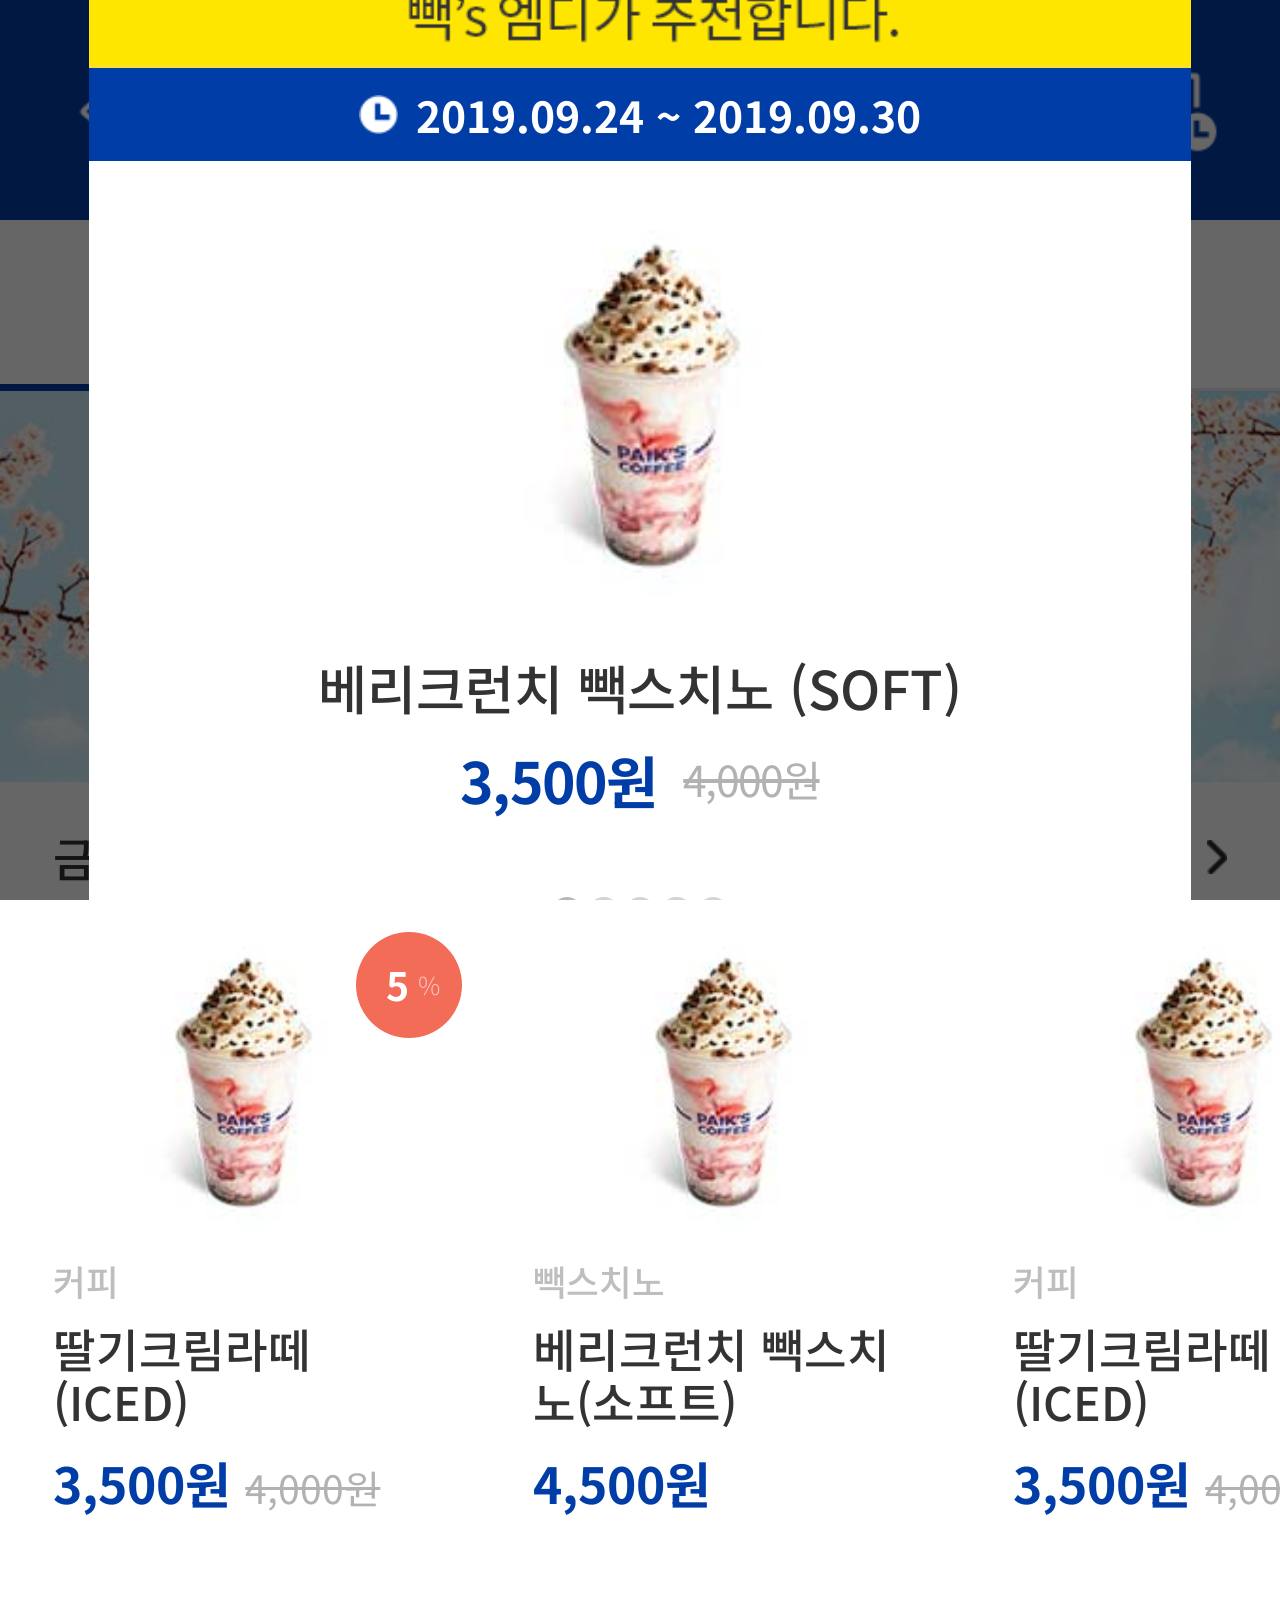
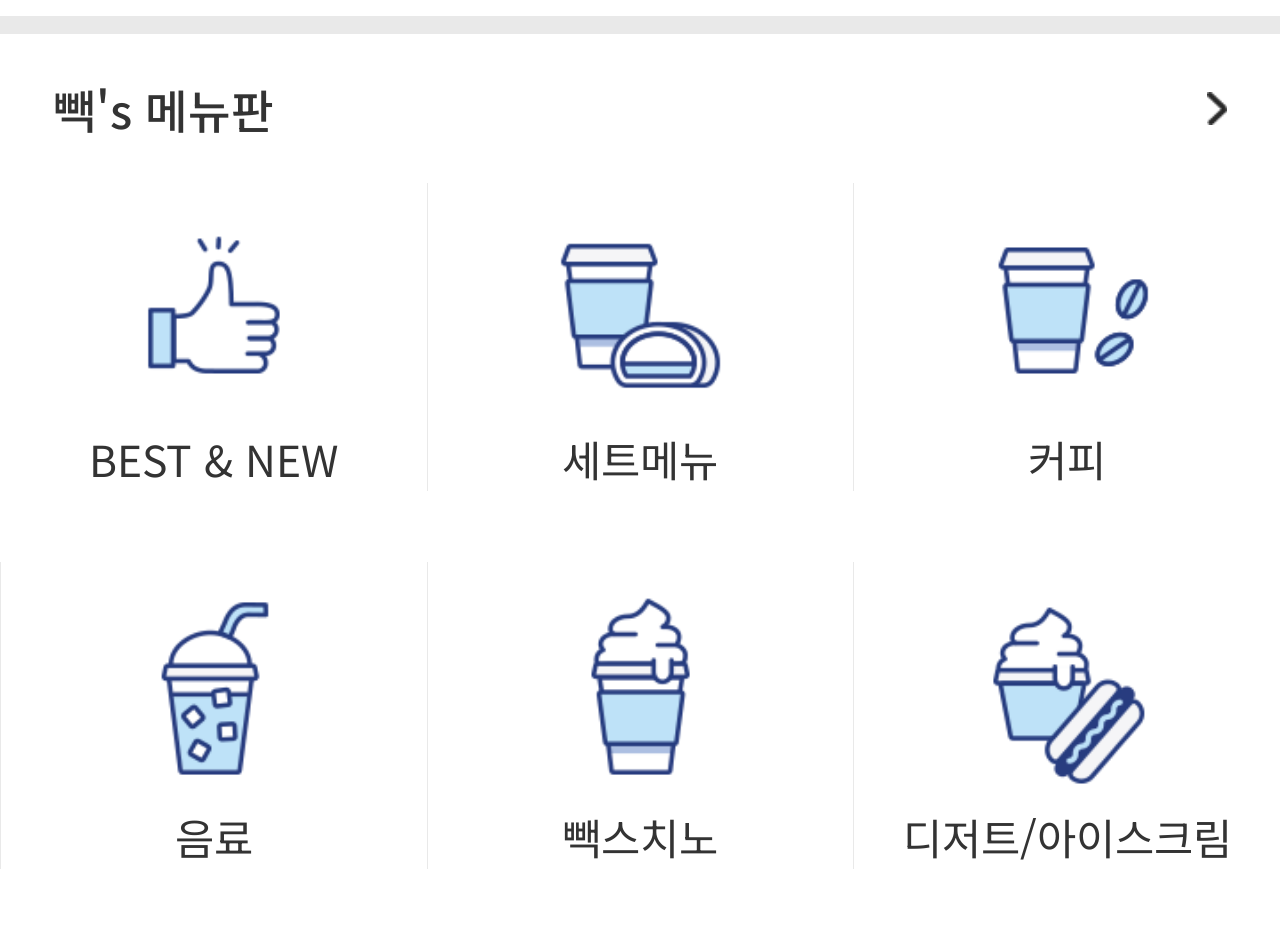
==== index.html @ 37bc5842 "아이폰에서 탭이 클릭되지 않는 현상 수정" ====
<!doctype html>
<html lang="ko">
<head>
    <!-- Required meta tags -->
    <meta charset="utf-8">
    <meta name="viewport" content="width=device-width, initial-scale=1, shrink-to-fit=no">

    <!-- Bootstrap CSS -->
    <link rel="stylesheet" href="/css/common/bootstrap.min.css">

    <!-- 공통 css -->
    <title>빽다방</title>
    <link href="/css/common/common.css" rel="stylesheet">
    <link href="/css/style.css" rel="stylesheet">
    <!-- //공통 css -->

    <!-- 공통 js -->
    <!-- jQuery first, then Popper.js, then Bootstrap JS -->
    <script src="/js/common/jquery-3.3.1.min.js"></script>
    <script src="/js/common/popper.min.js"></script>
    <script src="/js/common/bootstrap.min.js"></script>
    <!-- //공통 js -->

    <!-- 페이지별 css -->
    <!-- 주의: 이 부분은 공통으로 모든 페이지에 추가되는 부분이 아닙니다. -->
    <link href="/css/common/swiper.min.css" rel="stylesheet">
    <!-- //페이지별 css -->

    <!-- 페이지별 js -->
    <!-- 주의: 이 부분은 공통으로 모든 페이지에 추가되는 부분이 아닙니다. -->
    <script defer src="/js/common/swiper.min.js"></script>
    <script defer src="/js/main.js"></script>
    <!-- //페이지별 js -->

    <!-- 개발 js -->
    <!-- 주의: 개발에 필요한 js는 이 영역에 작성해 주세요 -->
    <script>
        (function($) {

            $(window).on('load', function() {

                $('#exchange-tab').tab('show');

            })

            // 타임딜 모달 관련 스크립트
            var timedealSwiper;
            
            $(window).on('load', function() {

                // 타임딜 모달 보이기
                $('.timedeal-modal').modal('show');

                timedealSwiper = new Swiper ('.timedeal-modal .swiper-container', {
                    loop: true,
                    pagination: {
                        el: '.swiper-pagination',
                    },
                });

            });

            // 타임딜(모듈형)에서 선물하기 클릭 시
            $(document).on('click', '.timedeal-modal .btn-gift', function() {
                var $selectedSlide = $(timedealSwiper.slides[timedealSwiper.activeIndex]);
                $(this).attr('href', $selectedSlide.find('a').attr('href'))
            });

        })(jQuery);
    </script>
    <!-- // 개발 js -->

</head>
<body>

    <!-- 공통 헤더 -->
    <header id="header">
        <button class="btn btn-back" type="button"><img src="/images/ico_arrow_left.png" alt="뒤로 가기"></button>
        <h1>기프트샵</h1>
        <a href="history_list.html" class="btn btn-history"><img src="/images/ico_history.png" alt="구매 내역"></a>
    </header>
    <!-- //공통 헤더 -->

    <!-- 메인페이지: main 클래스 필요 -->
    <main id="main" class="main">

        <!-- 교환권, 금액권 탭 -->
        <ul class="nav tabs nav-tabs" role="tablist">
            <li class="nav-item">
                <a class="nav-link" id="exchange-tab" data-toggle="tab" href="#exchange" role="tab" aria-controls="exchange" aria-selected="true">교환권</a>
            </li>
            <li class="nav-item">
                <a class="nav-link" id="voucher-tab" data-toggle="tab" href="#voucher" role="tab" aria-controls="voucher" aria-selected="false">금액권</a>
            </li>
        </ul>
        <!-- //교환권, 금액권 탭 -->

        <div class="tab-content">

            <!-- 교환권 탭 내용 -->
            <div class="tab-pane" id="exchange" role="tabpanel" aria-labelledby="exchange-tab">
                
                <!-- 교환권 상단 배너 -->
                <div class="top-banner swiper-container">
                    <div class="swiper-wrapper">
                        <div class="swiper-slide">
                            <a href="#">
                                <img src="/images/img_banner_dummy.jpg">
                            </a>
                        </div>
                        <div class="swiper-slide">
                            <a href="#">
                                <img src="/images/img_banner_dummy.jpg">
                            </a>
                        </div>
                        <div class="swiper-slide">
                            <a href="#">
                                <img src="/images/img_banner_dummy.jpg">
                            </a>
                        </div>
                    </div>
                    <div class="swiper-pagination"></div>
                </div>
                <!-- //교환권 상단 배너 -->

                <!-- 금주의 추천 메뉴 -->
                <section class="section recommend">
                    <header class="section-titlebar">
                        <a href="recommend_list.html">
                            <h4 class="section-title">금주의 추천 메뉴</h4>
                            <img class="section-more" src="/images/ico_arrow_right.png" alt="더 보기">
                        </a>
                    </header>
                    <div class="product-list">
                        <ul>
                            <li>
                                <a class="product-item" href="product_details.html">
                                    <div class="product-image">
                                        <img src="/images/img_product_dummy.jpg">
                                    </div>
                                    <div class="product-body">
                                        <h6 class="product-category">커피</h6>
                                        <h4 class="product-title">딸기크림라떼 (ICED)</h4>
                                        <p class="product-price">3,500원 <s>4,000원</s></p>
                                    </div>
                                    <!-- 플래그 -->
                                    <div class="flag pink">
                                        <b>5</b><small>%</small>
                                    </div>
                                </a>
                            </li>
                            <li>
                                <a class="product-item" href="product_details.html">
                                    <div class="product-image">
                                        <img src="/images/img_product_dummy.jpg">
                                    </div>
                                    <div class="product-body">
                                        <h6 class="product-category">빽스치노</h6>
                                        <h4 class="product-title">베리크런치 빽스치노(소프트)</h4>
                                        <p class="product-price">4,500원</p>
                                    </div>
                                </a>
                            </li>
                            <li>
                                <a class="product-item" href="product_details.html">
                                    <div class="product-image">
                                        <img src="/images/img_product_dummy.jpg">
                                    </div>
                                    <div class="product-body">
                                        <h6 class="product-category">커피</h6>
                                        <h4 class="product-title">딸기크림라떼 (ICED)</h4>
                                        <p class="product-price">3,500원 <s>4,000원</s></p>
                                    </div>
                                </a>
                            </li>
                            <li>
                                <a class="product-item" href="product_details.html">
                                    <div class="product-image">
                                        <img src="/images/img_product_dummy.jpg">
                                    </div>
                                    <div class="product-body">
                                        <h6 class="product-category">빽스치노</h6>
                                        <h4 class="product-title">베리크런치 빽스치노(소프트)</h4>
                                        <p class="product-price">4,500원</p>
                                    </div>
                                </a>
                            </li>
                            <li>
                                <a class="product-item" href="product_details.html">
                                    <div class="product-image">
                                        <img src="/images/img_product_dummy.jpg">
                                    </div>
                                    <div class="product-body">
                                        <h6 class="product-category">커피</h6>
                                        <h4 class="product-title">딸기크림라떼 (ICED)</h4>
                                        <p class="product-price">3,500원 <s>4,000원</s></p>
                                    </div>
                                </a>
                            </li>
                        </ul>
                    </div>
                </section>
                <!-- // 금주의 추천 메뉴 -->

                <!-- 빽's 메뉴판 -->
                <section class="section category">
                    <header class="section-titlebar">
                        <a href="paiksmenu_list.html">
                            <h4 class="section-title">빽's 메뉴판</h4>
                            <img class="section-more" src="/images/ico_arrow_right.png" alt="더 보기">
                        </a>
                    </header>
                    <div class="category-list">
                        <ul>
                            <li>
                                <a href="#">
                                    <p><img class="ico-crown" src="/images/ico_category_new.png"></p>
                                    <span>BEST &amp; NEW</span>
                                </a>
                            </li>
                            <li>
                                <a href="#">
                                    <p><img class="ico-setmenu" src="/images/ico_category_set.png"></p>
                                    <span>세트메뉴</span>
                                </a>
                            </li>
                            <li>
                                <a href="#">
                                    <p><img class="ico-coffee" src="/images/ico_category_coffee.png"></p>
                                    <span>커피</span>
                                </a>
                            </li>
                            <li>
                                <a href="#">
                                    <p><img class="ico-drink" src="/images/ico_category_drink.png"></p>
                                    <span>음료</span>
                                </a>
                            </li>
                            <li>
                                <a href="#">
                                    <p><img class="ico-paikccino" src="/images/ico_category_paiksccino.png"></p>
                                    <span>빽스치노</span>
                                </a>
                            </li>
                            <li>
                                <a href="#">
                                    <p><img class="ico-dessert" src="/images/ico_category_dessert.png"></p>
                                    <span>디저트/아이스크림</span>
                                </a>
                            </li>
                        </ul>
                    </div>
                </section>
                <!-- // 빽's 메뉴판 -->

                <!-- 교환권 하단 배너 -->
                <!-- <div class="bottom-banner swiper-container">
                    <div class="swiper-wrapper">
                        <div class="swiper-slide">
                            <a href="#">
                                <img src="/images/img_banner_dummy3.jpg">
                            </a>
                        </div>
                        <div class="swiper-slide">
                            <a href="#">
                                <img src="/images/img_banner_dummy3.jpg">
                            </a>
                        </div>
                        <div class="swiper-slide">
                            <a href="#">
                                <img src="/images/img_banner_dummy3.jpg">
                            </a>
                        </div>
                    </div>
                    <div class="swiper-pagination"></div>
                </div> -->
                <!-- //교환권 상단 배너 -->

            </div>
            <!-- //교환권 탭 내용 -->

            <!-- 금액권 탭 내용 -->
            <div class="tab-pane" id="voucher" role="tabpanel" aria-labelledby="voucher-tab">

                <!-- 금액권 상단 배너 -->
                <div class="top-banner swiper-container">
                    <div class="swiper-wrapper">
                        <div class="swiper-slide">
                            <a href="#">
                                <img src="/images/img_banner_dummy2.jpg">
                            </a>
                        </div>
                        <div class="swiper-slide">
                            <a href="#">
                                <img src="/images/img_banner_dummy2.jpg">
                            </a>
                        </div>
                        <div class="swiper-slide">
                            <a href="#">
                                <img src="/images/img_banner_dummy2.jpg">
                            </a>
                        </div>
                    </div>
                    <div class="swiper-pagination"></div>
                </div>
                <!-- //금액권 상단 배너 -->

                <!-- 기프트샵 베스트5 -->
                <section class="section top5">
                    <header class="section-titlebar">
                        <a href="voucher_list.html">
                            <h4 class="section-title">기프트샵 베스트5</h4>
                            <img class="section-more" src="/images/ico_arrow_right.png" alt="더 보기">
                        </a>
                    </header>
                    <div class="product-list">
                        <ul>
                            <li>
                                <a class="product-item" href="product_details.html">
                                    <div class="product-image">
                                        <img src="/images/img_product_dummy.jpg">
                                    </div>
                                    <div class="product-body">
                                        <h6 class="product-category">커피</h6>
                                        <h4 class="product-title">딸기크림라떼 (ICED)</h4>
                                        <p class="product-price">3,500원 <s>4,000원</s></p>
                                    </div>
                                </a>
                            </li>
                            <li>
                                <a class="product-item" href="product_details.html">
                                    <div class="product-image">
                                        <img src="/images/img_product_dummy.jpg">
                                    </div>
                                    <div class="product-body">
                                        <h6 class="product-category">빽스치노</h6>
                                        <h4 class="product-title">베리크런치 빽스치노(소프트)</h4>
                                        <p class="product-price">4,500원</p>
                                    </div>
                                </a>
                            </li>
                            <li>
                                <a class="product-item" href="product_details.html">
                                    <div class="product-image">
                                        <img src="/images/img_product_dummy.jpg">
                                    </div>
                                    <div class="product-body">
                                        <h6 class="product-category">커피</h6>
                                        <h4 class="product-title">딸기크림라떼 (ICED)</h4>
                                        <p class="product-price">3,500원 <s>4,000원</s></p>
                                    </div>
                                </a>
                            </li>
                            <li>
                                <a class="product-item" href="product_details.html">
                                    <div class="product-image">
                                        <img src="/images/img_product_dummy.jpg">
                                    </div>
                                    <div class="product-body">
                                        <h6 class="product-category">빽스치노</h6>
                                        <h4 class="product-title">베리크런치 빽스치노(소프트)</h4>
                                        <p class="product-price">4,500원</p>
                                    </div>
                                </a>
                            </li>
                            <li>
                                <a class="product-item" href="product_details.html">
                                    <div class="product-image">
                                        <img src="/images/img_product_dummy.jpg">
                                    </div>
                                    <div class="product-body">
                                        <h6 class="product-category">커피</h6>
                                        <h4 class="product-title">딸기크림라떼 (ICED)</h4>
                                        <p class="product-price">3,500원 <s>4,000원</s></p>
                                    </div>
                                </a>
                            </li>
                        </ul>
                    </div>
                </section>
                <!-- //기프트샵 베스트5 -->

                <!-- 축하 -->
                <section class="section celebration">
                    <header class="section-titlebar">
                        <a href="voucher_list.html">
                            <h4 class="section-title">축하</h4>
                            <img class="section-more" src="/images/ico_arrow_right.png" alt="더 보기">
                        </a>
                    </header>
                    <div class="product-list">
                        <ul>
                            <li>
                                <a class="product-item" href="product_details.html">
                                    <div class="product-image">
                                        <img src="/images/img_product_dummy.jpg">
                                    </div>
                                    <div class="product-body">
                                        <h6 class="product-category">커피</h6>
                                        <h4 class="product-title">딸기크림라떼 (ICED)</h4>
                                        <p class="product-price">3,500원 <s>4,000원</s></p>
                                    </div>
                                </a>
                            </li>
                            <li>
                                <a class="product-item" href="product_details.html">
                                    <div class="product-image">
                                        <img src="/images/img_product_dummy.jpg">
                                    </div>
                                    <div class="product-body">
                                        <h6 class="product-category">빽스치노</h6>
                                        <h4 class="product-title">베리크런치 빽스치노(소프트)</h4>
                                        <p class="product-price">4,500원</p>
                                    </div>
                                </a>
                            </li>
                            <li>
                                <a class="product-item" href="product_details.html">
                                    <div class="product-image">
                                        <img src="/images/img_product_dummy.jpg">
                                    </div>
                                    <div class="product-body">
                                        <h6 class="product-category">커피</h6>
                                        <h4 class="product-title">딸기크림라떼 (ICED)</h4>
                                        <p class="product-price">3,500원 <s>4,000원</s></p>
                                    </div>
                                </a>
                            </li>
                            <li>
                                <a class="product-item" href="product_details.html">
                                    <div class="product-image">
                                        <img src="/images/img_product_dummy.jpg">
                                    </div>
                                    <div class="product-body">
                                        <h6 class="product-category">빽스치노</h6>
                                        <h4 class="product-title">베리크런치 빽스치노(소프트)</h4>
                                        <p class="product-price">4,500원</p>
                                    </div>
                                </a>
                            </li>
                            <li>
                                <a class="product-item" href="product_details.html">
                                    <div class="product-image">
                                        <img src="/images/img_product_dummy.jpg">
                                    </div>
                                    <div class="product-body">
                                        <h6 class="product-category">커피</h6>
                                        <h4 class="product-title">딸기크림라떼 (ICED)</h4>
                                        <p class="product-price">3,500원 <s>4,000원</s></p>
                                    </div>
                                </a>
                            </li>
                        </ul>
                    </div>
                </section>
                <!-- //축하 -->

                <!-- 사랑 -->
                <section class="section love">
                    <header class="section-titlebar">
                        <a href="voucher_list.html">
                            <h4 class="section-title">사랑</h4>
                            <img class="section-more" src="/images/ico_arrow_right.png" alt="더 보기">
                        </a>
                    </header>
                    <div class="product-list">
                        <ul>
                            <li>
                                <a class="product-item" href="product_details.html">
                                    <div class="product-image">
                                        <img src="/images/img_product_dummy.jpg">
                                    </div>
                                    <div class="product-body">
                                        <h6 class="product-category">커피</h6>
                                        <h4 class="product-title">딸기크림라떼 (ICED)</h4>
                                        <p class="product-price">3,500원 <s>4,000원</s></p>
                                    </div>
                                </a>
                            </li>
                            <li>
                                <a class="product-item" href="product_details.html">
                                    <div class="product-image">
                                        <img src="/images/img_product_dummy.jpg">
                                    </div>
                                    <div class="product-body">
                                        <h6 class="product-category">빽스치노</h6>
                                        <h4 class="product-title">베리크런치 빽스치노(소프트)</h4>
                                        <p class="product-price">4,500원</p>
                                    </div>
                                </a>
                            </li>
                            <li>
                                <a class="product-item" href="product_details.html">
                                    <div class="product-image">
                                        <img src="/images/img_product_dummy.jpg">
                                    </div>
                                    <div class="product-body">
                                        <h6 class="product-category">커피</h6>
                                        <h4 class="product-title">딸기크림라떼 (ICED)</h4>
                                        <p class="product-price">3,500원 <s>4,000원</s></p>
                                    </div>
                                </a>
                            </li>
                            <li>
                                <a class="product-item" href="product_details.html">
                                    <div class="product-image">
                                        <img src="/images/img_product_dummy.jpg">
                                    </div>
                                    <div class="product-body">
                                        <h6 class="product-category">빽스치노</h6>
                                        <h4 class="product-title">베리크런치 빽스치노(소프트)</h4>
                                        <p class="product-price">4,500원</p>
                                    </div>
                                </a>
                            </li>
                            <li>
                                <a class="product-item" href="product_details.html">
                                    <div class="product-image">
                                        <img src="/images/img_product_dummy.jpg">
                                    </div>
                                    <div class="product-body">
                                        <h6 class="product-category">커피</h6>
                                        <h4 class="product-title">딸기크림라떼 (ICED)</h4>
                                        <p class="product-price">3,500원 <s>4,000원</s></p>
                                    </div>
                                </a>
                            </li>
                        </ul>
                    </div>
                </section>
                <!-- //사랑 -->

                <!-- 기념 -->
                <section class="section love">
                    <header class="section-titlebar">
                        <a href="voucher_list.html">
                            <h4 class="section-title">기념</h4>
                            <img class="section-more" src="/images/ico_arrow_right.png" alt="더 보기">
                        </a>
                    </header>
                    <div class="product-list">
                        <ul>
                            <li>
                                <a class="product-item" href="product_details.html">
                                    <div class="product-image">
                                        <img src="/images/img_product_dummy.jpg">
                                    </div>
                                    <div class="product-body">
                                        <h6 class="product-category">커피</h6>
                                        <h4 class="product-title">딸기크림라떼 (ICED)</h4>
                                        <p class="product-price">3,500원 <s>4,000원</s></p>
                                    </div>
                                </a>
                            </li>
                            <li>
                                <a class="product-item" href="product_details.html">
                                    <div class="product-image">
                                        <img src="/images/img_product_dummy.jpg">
                                    </div>
                                    <div class="product-body">
                                        <h6 class="product-category">빽스치노</h6>
                                        <h4 class="product-title">베리크런치 빽스치노(소프트)</h4>
                                        <p class="product-price">4,500원</p>
                                    </div>
                                </a>
                            </li>
                            <li>
                                <a class="product-item" href="product_details.html">
                                    <div class="product-image">
                                        <img src="/images/img_product_dummy.jpg">
                                    </div>
                                    <div class="product-body">
                                        <h6 class="product-category">커피</h6>
                                        <h4 class="product-title">딸기크림라떼 (ICED)</h4>
                                        <p class="product-price">3,500원 <s>4,000원</s></p>
                                    </div>
                                </a>
                            </li>
                            <li>
                                <a class="product-item" href="product_details.html">
                                    <div class="product-image">
                                        <img src="/images/img_product_dummy.jpg">
                                    </div>
                                    <div class="product-body">
                                        <h6 class="product-category">빽스치노</h6>
                                        <h4 class="product-title">베리크런치 빽스치노(소프트)</h4>
                                        <p class="product-price">4,500원</p>
                                    </div>
                                </a>
                            </li>
                            <li>
                                <a class="product-item" href="product_details.html">
                                    <div class="product-image">
                                        <img src="/images/img_product_dummy.jpg">
                                    </div>
                                    <div class="product-body">
                                        <h6 class="product-category">커피</h6>
                                        <h4 class="product-title">딸기크림라떼 (ICED)</h4>
                                        <p class="product-price">3,500원 <s>4,000원</s></p>
                                    </div>
                                </a>
                            </li>
                        </ul>
                    </div>
                </section>
                <!-- //기념 -->

            </div>
            <!-- //금액권 탭 내용 -->

        </div>

    </main>

    <!-- 타임딜 모달: 모듈 타입 -->
    <div class="modal alert-modal timedeal-modal module-type" tabindex="-1" role="dialog" data-backdrop="false">
        <div class="modal-dialog" role="document">
            <div class="modal-content">
                <a class="btn-close" href="#" data-dismiss="modal"><img src="/images/ico_close_small.png"> 닫기</a>
                <div class="modal-header">
                    <h4 class="modal-title">
                        <img src="/images/t_timedeal.png" alt="반짝 타임딜! 지금 이 상품 얼릉">
                    </h4>
                </div>
                <div class="modal-body">
                    <div class="timedeal-expire">
                        <img src="/images/ico_watch.png">
                        <b>2019.09.24 ~ 2019.09.30</b>
                    </div>
                    <div class="swiper-container">
                        <div class="swiper-wrapper">
                            <div class="swiper-slide">
                                <a href="/product_details.html#0">
                                    <div class="product-image">
                                        <img src="/images/img_product_dummy.jpg">
                                    </div>
                                    <h4 class="product-title">베리크런치 빽스치노 (SOFT)</h4>
                                    <p class="product-price">3,500원 <s>4,000원</s></p>
                                </a>
                            </div>
                            <div class="swiper-slide">
                                <a href="/product_details.html#1">
                                    <div class="product-image">
                                        <img src="/images/img_product_dummy.jpg">
                                    </div>
                                    <h4 class="product-title">베리크런치 빽스치노 (SOFT)</h4>
                                    <p class="product-price">3,500원 <s>4,000원</s></p>
                                </a>
                            </div>
                            <div class="swiper-slide">
                                <a href="/product_details.html#2">
                                    <div class="product-image">
                                        <img src="/images/img_product_dummy.jpg">
                                    </div>
                                    <h4 class="product-title">베리크런치 빽스치노 (SOFT)</h4>
                                    <p class="product-price">3,500원 <s>4,000원</s></p>
                                </a>
                            </div>
                            <div class="swiper-slide">
                                <a href="/product_details.html#3">
                                    <div class="product-image">
                                        <img src="/images/img_product_dummy.jpg">
                                    </div>
                                    <h4 class="product-title">베리크런치 빽스치노 (SOFT)</h4>
                                    <p class="product-price">3,500원 <s>4,000원</s></p>
                                </a>
                            </div>
                            <div class="swiper-slide">
                                <a href="/product_details.html#4">
                                    <div class="product-image">
                                        <img src="/images/img_product_dummy.jpg">
                                    </div>
                                    <h4 class="product-title">베리크런치 빽스치노 (SOFT)</h4>
                                    <p class="product-price">3,500원 <s>4,000원</s></p>
                                </a>
                            </div>
                        </div>
                        <div class="swiper-pagination"></div>
                    </div>
                </div>
                <div class="modal-footer">
                    <a href="#" class="btn btn-ok btn-gift">선물하기</a>
                </div>
                <a class="btn-not-today" href="#">오늘 하루 보지 않기</a>
            </div>
        </div>
    </div>
    <!-- //타임딜 모달 -->

    <!-- 로딩 레이어 -->
    <!-- <div class="loading">
        <img src="/images/loading.gif" alt="로딩 중">
    </div> -->
    <!-- //로딩 레이어 -->

    <!-- 개발 시, 이 부분은 삭제해 주세요. 로딩 레이어를 없애는 기능입니다. -->
    <!--
        로딩 레이어가 필요할 경우,
        - body에 loading 클래스 필요
        - 로딩 div 필요
        로딩 레이어를 없을 때,
        - body에 loading 클래스 제거
        - 로딩 div 제거
    -->
    <script>
        (function($) {
            $(document).on('click', 'div.loading', function() {
                $(this).remove();
                $('body').removeClass('loading');
            })
        })(jQuery);
    </script>

</body>
</html>
---- css/common/common.css ----
@import url("https://fonts.googleapis.com/css?family=Noto+Sans+KR:300,400,500,700,900&display=swap&subset=korean");
html, body {
  position: relative;
  margin: 0;
  padding: 0;
}

body {
  font-family: "Noto Sans KR", sans-serif;
  font-size: 3.6111111111vw;
  background: transparent;
}

body.loading {
  overflow: hidden;
}

#header {
  z-index: 1010;
  position: fixed;
  top: 0;
  left: 0;
  width: 100%;
  display: flex;
  align-items: center;
  background: #003da6;
  color: #fff;
  height: 17.2222222222vw;
  padding-left: 3.4722222222vw;
  padding-right: 3.4722222222vw;
}
#header h1 {
  margin-bottom: 0;
  font-size: 4.4444444444vw;
  flex: 1;
  text-align: center;
}
#header .btn, #header .empty {
  display: flex;
  justify-content: center;
  align-items: center;
  width: 8.8888888889vw;
  height: 8.8888888889vw;
  border: 0;
  padding: 0;
  outline: 0;
  box-shadow: none;
}
#header .btn-back img {
  width: 100%;
}
#header .btn-close img {
  width: 100%;
}
#header .btn-history img,
#header .btn-category img {
  width: 100%;
}
#header + #main {
  margin-top: 17.2222222222vw;
}

#main .tabs {
  z-index: 1005;
  position: fixed;
  top: 17.2222222222vw;
  width: 100%;
  height: 13.3333333333vw;
}
#main .tabs li {
  flex: 1;
}
#main .tabs li a {
  display: flex;
  justify-content: center;
  align-items: center;
  height: 100%;
  padding: 0;
  border: 0;
  text-align: center;
  font-size: 3.8888888889vw;
  color: #666;
  background: #fff;
  border-bottom: 0.2777777778vw solid #e9e9e9;
  border-radius: 0;
}
#main .tabs li a.active {
  border-bottom: 0.5555555556vw solid #003da6;
  color: #003da6;
  font-weight: bold;
}
#main .product-item {
  position: relative;
  display: block;
  overflow: hidden;
  text-decoration: none;
  border-radius: 4.8611111111vw;
  background: #fff;
}
#main .product-item .product-body {
  padding: 2.0833333333vw 4.1666666667vw 2.0833333333vw 4.1666666667vw;
  height: 29.8611111111vw;
}
#main .product-item .product-image {
  display: flex;
  justify-content: center;
  margin: 0 auto;
  width: 37.5vw;
  height: 23.6111111111vw;
}
#main .product-item .product-image img {
  height: 100%;
}
#main .product-item .product-category {
  margin: 0;
  font-size: 2.7777777778vw;
  color: #bebebe;
}
#main .product-item .product-title {
  margin: 1.3888888889vw 0 0;
  font-size: 3.6111111111vw;
  line-height: 4.1666666667vw;
  min-height: 8.3333333333vw;
  color: #333;
}
#main .product-item .product-price {
  margin: 1.3888888889vw 0 0;
  font-size: 3.8888888889vw;
  font-weight: bold;
  color: #003da6;
}
#main .product-item .product-price s {
  color: #b2b2b2;
  font-weight: normal;
  font-size: 3.0555555556vw;
}
#main .product-item .flag {
  position: absolute;
  top: 0;
  right: 1.3888888889vw;
}
#main .flag {
  display: flex;
  justify-content: center;
  align-items: center;
  width: 8.3333333333vw;
  height: 8.3333333333vw;
  border-radius: 50%;
  background: var(--light);
  line-height: 3.0555555556vw;
}
#main .flag b {
  font-size: 3.0555555556vw;
  color: #fff;
}
#main .flag small {
  margin-right: -0.6944444444vw;
  margin-left: 0.6944444444vw;
  font-size: 1.9444444444vw;
  color: rgba(255, 255, 255, 0.6);
  font-weight: 300;
}
#main .flag.pink {
  background: #f36c58;
}
#main .sorter {
  z-index: 1001;
  margin-bottom: 8.3333333333vw;
  margin-left: 4.1666666667vw;
  margin-right: 4.1666666667vw;
  height: 11.1111111111vw;
  border-radius: 5.5555555556vw;
  background-color: #fff;
  border: 0;
}
#main .sorter li {
  flex: 1;
  margin: 0;
}
#main .sorter li a {
  display: flex;
  justify-content: center;
  align-items: center;
  margin: 0;
  padding: 0;
  width: 100%;
  height: 100%;
  border: 0;
  color: #666;
  font-size: 3.3333333333vw;
}
#main .sorter li a.active {
  background: #003da6;
  color: #fff;
  border-radius: 5.5555555556vw;
}
#main .category-tabs {
  z-index: 10;
  position: fixed;
  top: 17.2222222222vw;
  left: 0;
  overflow: auto;
  width: 100%;
  height: 13.3333333333vw;
}
#main .category-tabs .tabs {
  position: relative;
  top: 0;
  left: 0;
  width: 200%;
  height: 100%;
}
#main .category-tabs .tabs li {
  width: 33.33333334%;
}

.no-data {
  position: fixed;
  margin-bottom: 0;
  width: 100%;
  display: flex;
  justify-content: center;
  align-items: center;
  font-size: 3.3333333333vw;
  line-height: 5vw;
  color: #666;
}

div.loading {
  z-index: 9999;
  position: fixed;
  top: 0;
  left: 0;
  width: 100%;
  height: 100%;
  background: rgba(0, 0, 0, 0.6);
  display: flex;
  justify-content: center;
  align-items: center;
}
div.loading img {
  width: 18.0555555556vw;
  height: 18.0555555556vw;
}

/*# sourceMappingURL=common.css.map */
---- css/style.css ----
@charset "UTF-8";
/* 메인 페이지 관련 */
#main.main {
  position: relative;
  height: calc(100% - 17.2222222222vw);
  padding-top: 13.3333333333vw;
}
#main.main .tab-content {
  position: relative;
  height: 100%;
}
#main.main .top-banner {
  height: 30.5555555556vw;
}
#main.main .top-banner .swiper-slide img {
  width: 100%;
}
#main.main .top-banner .swiper-pagination {
  display: flex;
  justify-content: center;
  bottom: 5.2777777778vw;
}
#main.main .top-banner .swiper-pagination-bullet {
  margin-left: 1.3888888889vw;
  margin-right: 1.3888888889vw;
  width: 2.2222222222vw;
  height: 2.2222222222vw;
  background: rgba(255, 255, 255, 0.6);
  opacity: 1;
}
#main.main .top-banner .swiper-pagination-bullet-active {
  background: #fff;
}
#main.main .bottom-banner {
  height: 15vw;
}
#main.main .bottom-banner .swiper-slide img {
  width: 100%;
}
#main.main .bottom-banner .swiper-pagination {
  display: flex;
  justify-content: center;
  bottom: 1.6666666667vw;
}
#main.main .bottom-banner .swiper-pagination-bullet {
  margin-left: 1.1111111111vw;
  margin-right: 1.1111111111vw;
  width: 1.1111111111vw;
  height: 1.1111111111vw;
  background: rgba(255, 255, 255, 0.6);
  opacity: 1;
}
#main.main .bottom-banner .swiper-pagination-bullet-active {
  background: #fff;
}
#main.main .section {
  background: #fff;
}
#main.main .section-title {
  flex: 1;
  margin: 0;
  font-size: 3.6111111111vw;
  color: #333;
}
#main.main .section-more {
  width: 1.5277777778vw;
}
#main.main .section-titlebar {
  height: 11.6666666667vw;
}
#main.main .section-titlebar a {
  display: flex;
  align-items: center;
  height: 100%;
  padding-left: 4.1666666667vw;
  padding-right: 4.1666666667vw;
  text-decoration: none;
}
#main.main .product-list {
  overflow: auto;
}
#main.main .product-list ul {
  margin: 0;
  padding: 0;
  list-style: none;
  width: 187.5vw;
}
#main.main .product-list li {
  margin: 0;
  padding: 0;
  float: left;
  width: 37.5vw;
}
#main.main #exchange {
  position: relative;
  height: 100%;
  background: #e9e9e9;
}
#main.main #exchange .section + .section {
  margin-top: 1.3888888889vw;
}
#main.main #exchange .category-list {
  overflow: auto;
  position: relative;
  height: calc(100% - 11.6666666667vw);
}
#main.main #exchange .category-list ul {
  position: relative;
  overflow: hidden;
  margin: 0;
  padding: 0;
  list-style: none;
}
#main.main #exchange .category-list ul li {
  float: left;
  width: 33.33%;
  height: 100%;
  padding: 0 0 5.5555555556vw 0;
}
#main.main #exchange .category-list ul li + li a {
  border-left: 1px solid #e9e9e9;
}
#main.main #exchange .category-list ul li a {
  padding-top: 2.7777777778vw;
  display: flex;
  width: 100%;
  height: 100%;
  flex-direction: column;
  align-items: center;
  justify-content: center;
  text-decoration: none;
}
#main.main #exchange .category-list ul li a p {
  overflow: hidden;
  display: flex;
  justify-content: center;
  align-items: center;
  width: 14.8611111111vw;
  height: 14.8611111111vw;
  margin-bottom: 1.3888888889vw;
}
#main.main #exchange .category-list ul li a p img {
  width: 100%;
}
#main.main #exchange .category-list ul li a span {
  font-size: 3.3333333333vw;
  color: #333;
}
#main.main #voucher .section .section-titlebar {
  border-bottom: 0.2777777778vw solid #e9e9e9;
}
#main.main #voucher .section.top5 .section-titlebar {
  border-bottom: 0;
}

#main.promotion,
#main.voucher {
  padding-top: 21.6666666667vw;
}
#main.promotion .no-data,
#main.voucher .no-data {
  height: calc(100% - 17.2222222222vw - 8.3333333333vw - 8.3333333333vw - 11.1111111111vw - 17.2222222222vw - 13.3333333333vw);
}

#main.recommend {
  padding-top: 8.3333333333vw;
}
#main.recommend .no-data {
  height: calc(100% - 17.2222222222vw - 8.3333333333vw - 8.3333333333vw - 11.1111111111vw - 17.2222222222vw);
}

#main.recommend,
#main.promotion,
#main.voucher {
  background: #e9e9e9;
}
#main.recommend:before, #main.recommend:after,
#main.promotion:before,
#main.promotion:after,
#main.voucher:before,
#main.voucher:after {
  content: " ";
  display: flex;
}
#main.recommend .sorter,
#main.promotion .sorter,
#main.voucher .sorter {
  margin-bottom: 6.9444444444vw;
}
#main.recommend .product-list ul,
#main.promotion .product-list ul,
#main.voucher .product-list ul {
  display: flex;
  flex-wrap: wrap;
  margin: 0;
  padding: 0 2.0833333333vw 2.0833333333vw;
  list-style: none;
}
#main.recommend .product-list li,
#main.promotion .product-list li,
#main.voucher .product-list li {
  padding: 2.0833333333vw;
  width: 50%;
}
#main.recommend .product-list li .product-item,
#main.promotion .product-list li .product-item,
#main.voucher .product-list li .product-item {
  box-shadow: 0 1.1111111111vw 1.6666666667vw rgba(0, 0, 0, 0.1);
}
#main.recommend .product-list li .product-image,
#main.promotion .product-list li .product-image,
#main.voucher .product-list li .product-image {
  margin-top: 3.3333333333vw;
  margin-left: 3.3333333333vw;
  margin-right: 3.3333333333vw;
}
#main.recommend .product-list li .flag,
#main.promotion .product-list li .flag,
#main.voucher .product-list li .flag {
  top: 1.3888888889vw;
  right: 1.3888888889vw;
}
#main.recommend #category-list,
#main.promotion #category-list,
#main.voucher #category-list {
  background: rgba(0, 0, 0, 0.6);
}
#main.recommend #category-list .modal-header .modal-title,
#main.promotion #category-list .modal-header .modal-title,
#main.voucher #category-list .modal-header .modal-title {
  font-size: 4.4444444444vw;
}
#main.recommend #category-list .modal-body ul,
#main.promotion #category-list .modal-body ul,
#main.voucher #category-list .modal-body ul {
  list-style: none;
  padding: 0 4.1666666667vw;
  margin: 0;
}
#main.recommend #category-list .modal-body ul li + li,
#main.promotion #category-list .modal-body ul li + li,
#main.voucher #category-list .modal-body ul li + li {
  border-top: 1px solid #e9e9e9;
}
#main.recommend #category-list .modal-body ul li a,
#main.promotion #category-list .modal-body ul li a,
#main.voucher #category-list .modal-body ul li a {
  display: flex;
  justify-content: center;
  align-items: center;
  height: 17.5vw;
  font-size: 4.4444444444vw;
  color: #333;
  text-decoration: none;
}
#main.recommend #category-list .modal-body ul li a.active,
#main.promotion #category-list .modal-body ul li a.active,
#main.voucher #category-list .modal-body ul li a.active {
  font-weight: bold;
  color: #003da6;
}

#main.product-details {
  padding-bottom: 17.6388888889vw;
}
#main.product-details .coupon {
  padding: 4.1666666667vw;
  background: #e9e9e9;
}
#main.product-details .coupon .coupon-wrapper {
  position: relative;
}
#main.product-details .coupon .coupon-wrapper .flag {
  z-index: 1;
  position: absolute;
  top: 5.5555555556vw;
  right: 5.5555555556vw;
  width: 9.7222222222vw;
  height: 9.7222222222vw;
}
#main.product-details .coupon .coupon-wrapper .flag b {
  font-size: 3.8888888889vw;
}
#main.product-details .coupon .coupon-wrapper .flag small {
  font-size: 2.7777777778vw;
}
#main.product-details .coupon .coupon-info {
  padding: 4.8611111111vw;
  z-index: 1;
  position: relative;
  min-height: 13.8888888889vw;
  border-radius: 4.1666666667vw;
  background: #fff;
  box-shadow: 0 1.1111111111vw 1.6666666667vw rgba(0, 0, 0, 0.1);
  display: flex;
  flex-direction: column;
  justify-content: center;
  align-items: center;
}
#main.product-details .coupon .coupon-info .coupon-image {
  display: flex;
  align-items: center;
  justify-content: center;
  width: 60.1388888889vw;
  height: 37.5vw;
}
#main.product-details .coupon .coupon-info .coupon-image img {
  height: 100%;
}
#main.product-details .coupon .coupon-info .coupon-title {
  margin: 2.7777777778vw 0 0;
  font-size: 4.1666666667vw;
  line-height: 6.9444444444vw;
  color: #333;
}
#main.product-details .coupon .coupon-info .coupon-price {
  position: relative;
  margin: 0;
  font-weight: 900;
  color: #003da6;
  font-size: 4.4444444444vw;
  line-height: 6.9444444444vw;
}
#main.product-details .coupon .coupon-info .coupon-price s {
  color: #b2b2b2;
  font-size: 3.3333333333vw;
  font-weight: normal;
}
#main.product-details .coupon .coupon-info .coupon-help {
  margin: 0;
  font-size: 2.7777777778vw;
  line-height: 5.5555555556vw;
  color: #b2b2b2;
}
#main.product-details .coupon .coupon-share {
  position: relative;
  height: 17.7777777778vw;
  border-radius: 5.5555555556vw;
  background: #fff;
  box-shadow: 0 1.1111111111vw 1.6666666667vw rgba(0, 0, 0, 0.1);
}
#main.product-details .coupon .coupon-share-wrapper {
  z-index: 1;
  position: absolute;
  bottom: 0;
  left: 0;
  width: 100%;
  height: 100%;
  border-radius: 5.5555555556vw;
  background: #fff;
  display: flex;
  align-items: center;
  justify-content: center;
  border-top: 0.2777777778vw dashed #b6e0fd;
}
#main.product-details .coupon .coupon-share-wrapper .btns {
  display: flex;
  margin: 0;
  padding: 0;
  list-style: none;
  height: 9.7222222222vw;
  width: 87.5vw;
}
#main.product-details .coupon .coupon-share-wrapper .btn {
  display: flex;
  align-items: center;
  justify-content: center;
  flex: 1;
  padding: 0;
  border: 0;
  box-shadow: none;
}
#main.product-details .coupon .coupon-share-wrapper .btn + .btn {
  border-left: 0.2777777778vw solid #f2f2f2;
}
#main.product-details .coupon .coupon-share-wrapper .btn-kakaotalk img {
  margin-top: 0.4166666667vw;
  height: 6.9444444444vw;
}
#main.product-details .coupon .coupon-share-wrapper .btn-facebook img {
  height: 6.1111111111vw;
}
#main.product-details .coupon .coupon-share-wrapper .btn-twitter img {
  height: 5.5555555556vw;
}
#main.product-details .company {
  display: flex;
  flex-direction: column;
  justify-content: center;
  height: 27.7777777778vw;
  padding-left: 8.3333333333vw;
  padding-right: 8.3333333333vw;
  font-size: 3.3333333333vw;
  line-height: 4.8611111111vw;
  color: #666;
  margin-top: -0.2777777778vw;
}
#main.product-details .company h5 {
  font-size: 3.3333333333vw;
}
#main.product-details .company p {
  margin: 0;
}
#main.product-details .company a {
  border-bottom: 0.2777777778vw solid #a7a7a7;
  text-decoration: none;
  color: #a7a7a7;
}
#main.product-details .company .bar {
  margin-left: 2.0833333333vw;
  margin-right: 2.0833333333vw;
  width: 1px;
  height: 2.3611111111vw;
  background: #b8b8b8;
}
#main.product-details .company .cs {
  display: flex;
  align-items: center;
}
#main.product-details .company .terms {
  display: flex;
  align-items: center;
}
#main.product-details .action {
  z-index: 1;
  position: fixed;
  bottom: 0;
  left: 0;
  width: 100%;
  height: 17.6388888889vw;
  border-top: 0.2777777778vw solid #e9e9e9;
  background: #fff;
  display: flex;
  align-items: center;
  padding-left: 20px;
  padding-right: 20px;
}
#main.product-details .action .btn {
  flex: 1;
  height: 11.1111111111vw;
  margin-right: 1.3888888889vw;
  margin-left: 1.3888888889vw;
  border-radius: 5.5555555556vw;
  border: 0;
  padding: 0;
  display: flex;
  justify-content: center;
  align-items: center;
  font-size: 3.8888888889vw;
}
#main.product-details .action .btn-gift-to-me {
  background: #003da6;
  color: #fff !important;
}
#main.product-details .action .btn {
  border: 1px solid #003da6;
  color: #003da6;
  box-shadow: none;
}
#main.product-details .details .details-image img {
  width: 100%;
}
#main.product-details .details .details-desc {
  border-bottom: 1px solid #dbdbdb;
}
#main.product-details .details .details-desc .btn[data-toggle=collapse] {
  display: flex;
  justify-content: space-between;
  align-items: center;
  padding: 0 4.1666666667vw 0 8.3333333333vw;
  margin: 0;
  width: 100%;
  height: 13.0555555556vw;
  background: #e9e9e9;
  box-shadow: none;
  color: #333;
  font-size: 3.8888888889vw;
  border-radius: 0;
  border: 0;
}
#main.product-details .details .details-desc .btn[data-toggle=collapse] span {
  width: 2.5vw;
  height: 1.5277777778vw;
  transform: rotate(180deg);
  background-image: url(/images/ico_arrow_down.png);
  background-size: 100% auto;
  background-repeat: no-repeat;
}
#main.product-details .details .details-desc .btn[data-toggle=collapse].collapsed span {
  transform: rotate(0deg);
}
#main.product-details .details .details-desc .details-body {
  padding: 8.3333333333vw 8.3333333333vw;
  color: #666;
  font-size: 3.3333333333vw;
  line-height: 4.4444444444vw;
}
#main.product-details .details .details-desc .details-body b {
  line-height: 5vw;
}
#main.product-details .details .details-desc .details-body ul {
  list-style: none;
  padding: 0;
  margin-bottom: 4.7222222222vw;
}
#main.product-details .details .details-desc .details-body ul li {
  position: relative;
  padding-left: 1.6666666667vw;
}
#main.product-details .details .details-desc .details-body ul li:before {
  content: "-";
  position: absolute;
  left: 0;
}
#main.product-details .details .details-desc .details-body ul li + li {
  margin-top: 0.8333333333vw;
}
#main.product-details .details .details-desc .details-body ul:last-child {
  margin-bottom: 0;
}
#main.product-details .details .details-desc .details-body p {
  margin-bottom: 5.8333333333vw;
}
#main.product-details .details .details-desc .details-body p:last-child {
  margin-bottom: 0;
}
#main.product-details .price-tag {
  z-index: 2;
  position: fixed;
  top: 0;
  left: 0;
  padding-left: 4.1666666667vw;
  padding-right: 4.1666666667vw;
  width: 100%;
  height: 13.3333333333vw;
  display: flex;
  align-items: center;
  border-bottom: 0.2777777778vw solid #e9e9e9;
  background: #fff;
  transition: top 0.3s;
}
#main.product-details .price-tag.show {
  top: 17.2222222222vw;
}
#main.product-details .price-tag dl {
  margin: 0;
  width: 100%;
  display: flex;
  justify-content: space-between;
  align-items: center;
}
#main.product-details .price-tag dl dt, #main.product-details .price-tag dl dd {
  margin: 0;
  padding: 0;
}
#main.product-details .price-tag dl dt {
  font-size: 3.8888888889vw;
  font-weight: normal;
}
#main.product-details .price-tag dl dd {
  display: flex;
  align-items: center;
  font-size: 4.1666666667vw;
  color: #003da6;
  font-weight: 900;
  letter-spacing: -0.2777777778vw;
}
#main.product-details .price-tag dl dd s {
  margin-left: 2.0833333333vw;
  font-size: 3.3333333333vw;
  color: #b2b2b2;
  font-weight: normal;
}

#main.gift {
  padding-bottom: 17.6388888889vw;
}
#main.gift .confirm {
  padding: 4.1666666667vw;
  background: #e9e9e9;
}
#main.gift .confirm .confirm-wrapper {
  position: relative;
}
#main.gift .confirm .confirm-wrapper .flag {
  z-index: 1;
  position: absolute;
  top: 5.5555555556vw;
  right: 5.5555555556vw;
  width: 9.7222222222vw;
  height: 9.7222222222vw;
}
#main.gift .confirm .confirm-wrapper .flag b {
  font-size: 3.8888888889vw;
}
#main.gift .confirm .confirm-wrapper .flag small {
  font-size: 2.7777777778vw;
}
#main.gift .confirm .confirm-info {
  padding: 8.3333333333vw 4.1666666667vw 8.3333333333vw 0;
  z-index: 1;
  position: relative;
  min-height: 13.8888888889vw;
  border-radius: 4.1666666667vw;
  background: #fff;
  box-shadow: 0 1.1111111111vw 1.6666666667vw rgba(0, 0, 0, 0.1);
  display: flex;
  justify-content: center;
  align-items: center;
}
#main.gift .confirm .confirm-info .confirm-image {
  display: flex;
  align-items: center;
  justify-content: center;
  width: 34.7222222222vw;
  height: 21.8621399176vw;
}
#main.gift .confirm .confirm-info .confirm-image img {
  height: 100%;
}
#main.gift .confirm .confirm-info .confirm-title {
  margin: 2.7777777778vw 0 0;
  font-size: 4.1666666667vw;
  line-height: 6.9444444444vw;
  color: #333;
}
#main.gift .confirm .confirm-info .confirm-price {
  position: relative;
  margin: 0;
  font-weight: 900;
  color: #003da6;
  font-size: 4.4444444444vw;
  line-height: 6.9444444444vw;
}
#main.gift .confirm .confirm-info .confirm-price s {
  color: #b2b2b2;
  font-size: 3.3333333333vw;
  font-weight: normal;
}
#main.gift .confirm .confirm-counter {
  position: relative;
  height: 23.8888888889vw;
  border-radius: 5.5555555556vw;
  background: #fff;
  box-shadow: 0 1.1111111111vw 1.6666666667vw rgba(0, 0, 0, 0.1);
}
#main.gift .confirm .confirm-counter-wrapper {
  z-index: 1;
  position: absolute;
  bottom: 0;
  left: 0;
  width: 100%;
  height: 100%;
  border-radius: 5.5555555556vw;
  background: #fff;
  border-top: 0.2777777778vw dashed #b6e0fd;
  display: flex;
  flex-direction: column;
  justify-content: center;
}
#main.gift .confirm .confirm-counter-wrapper .counter-controls {
  display: flex;
  justify-content: center;
  align-items: center;
}
#main.gift .confirm .confirm-counter-wrapper .control-title {
  margin-right: 4.1666666667vw;
  font-size: 3.3333333333vw;
  color: #666;
}
#main.gift .confirm .confirm-counter-wrapper .control-body {
  display: flex;
  align-items: center;
}
#main.gift .confirm .confirm-counter-wrapper .control-body .btn {
  display: flex;
  justify-content: center;
  align-items: center;
  padding: 0;
  border: 0;
  width: 8.3333333333vw;
  height: 8.3333333333vw;
  border: 1px solid #d7d7d7;
  border-radius: 50%;
  background: #fff;
}
#main.gift .confirm .confirm-counter-wrapper .control-body .btn img {
  width: 2.2222222222vw;
}
#main.gift .confirm .confirm-counter-wrapper .control-body .control-number {
  width: 11.1111111111vw;
  font-size: 4.4444444444vw;
  color: #003da6;
  font-weight: bold;
  text-align: center;
  border: 0;
}
#main.gift .confirm .confirm-counter-wrapper .counter-help {
  margin-top: 2.7777777778vw;
  font-size: 2.7777777778vw;
  color: #b2b2b2;
  text-align: center;
}
#main.gift .message {
  padding: 0 4.1666666667vw 4.1666666667vw 4.1666666667vw;
  background: #e9e9e9;
}
#main.gift .message .message-wrapper {
  padding-left: 4.1666666667vw;
  padding-right: 4.1666666667vw;
  background: #fbe032;
  border-radius: 3.4722222222vw;
  box-shadow: 0 1.1111111111vw 1.6666666667vw rgba(0, 0, 0, 0.1);
}
#main.gift .message .message-wrapper .form-control {
  padding-left: 4.8611111111vw;
  padding-right: 4.8611111111vw;
  min-height: 11.1111111111vw;
  border-radius: 4.1666666667vw;
  border: 1px solid #fff;
  box-shadow: none;
  font-size: 3.3333333333vw;
  color: #333;
  min-width: auto;
  transition: none;
}
#main.gift .message .message-wrapper .form-control::placeholder {
  color: #b2b2b2;
  font-size: 3.3333333333vw;
}
#main.gift .message .message-wrapper .form-control:focus {
  border: 1px solid #e3c60d;
}
#main.gift .message .message-wrapper .form-control:read-only {
  background: #ffe95b;
  border: 1px solid #ffe95b;
}
#main.gift .message .message-wrapper textarea.form-control {
  padding-top: 4.1666666667vw;
  padding-bottom: 4.1666666667vw;
}
#main.gift .message .message-wrapper .message-reciever {
  display: flex;
  margin-left: -1.3888888889vw;
  margin-right: -1.3888888889vw;
}
#main.gift .message .message-wrapper .message-reciever .form-control.name {
  width: 29.1666666667vw;
}
#main.gift .message .message-wrapper .message-reciever .btn-delete-contact {
  padding: 0;
  border: 0;
  width: 10.8333333333vw;
  height: 10.8333333333vw;
  border-radius: 5.4166666667vw;
  background: #fff;
  display: flex;
  align-items: center;
  justify-content: center;
}
#main.gift .message .message-wrapper .message-reciever .btn-delete-contact img {
  width: 2.5vw;
}
#main.gift .message .message-wrapper .message-help {
  padding-left: 2.7777777778vw;
  padding-right: 2.7777777778vw;
  color: #666;
  letter-spacing: -0.1388888889vw;
  font-size: 3.3333333333vw;
  line-height: 4.4444444444vw;
}
#main.gift .message .message-wrapper .message-row {
  padding-top: 1.3888888889vw;
  padding-bottom: 1.3888888889vw;
}
#main.gift .message .message-wrapper .message-col {
  padding-left: 1.3888888889vw;
  padding-right: 1.3888888889vw;
}
#main.gift .message .message-wrapper .message-bytes {
  padding-bottom: 2.7777777778vw;
  padding-right: 3.4722222222vw;
  text-align: right;
  font-size: 3.3333333333vw;
  color: #999;
}
#main.gift .message .message-wrapper .message-bytes i {
  font-style: normal;
  color: #F36C58;
}
#main.gift .message .message-wrapper .message-header {
  display: flex;
  justify-content: space-between;
  align-items: center;
  padding-top: 3.4722222222vw;
  padding-left: 3.4722222222vw;
  padding-right: 3.4722222222vw;
  height: 12.5vw;
}
#main.gift .message .message-wrapper .message-header h4 {
  margin: 0;
  font-size: 3.3333333333vw;
  color: #666;
  font-weight: normal;
}
#main.gift .message .message-wrapper .message-header .btn {
  display: flex;
  align-items: center;
  padding: 0;
  border: 0;
  font-size: 3.3333333333vw;
  color: #999;
  text-decoration: none;
}
#main.gift .message .message-wrapper .message-header .btn img {
  margin-right: 1.3888888889vw;
  height: 3.8888888889vw;
}
#main.gift .message .message-wrapper .message-header .phone {
  font-size: 3.3333333333vw;
  color: #666;
}
#main.gift .message .message-wrapper .message-body .preview {
  margin-bottom: 2.7777777778vw;
  background-color: #fff;
  border-radius: 4.1666666667vw;
  padding-left: 4.1666666667vw;
  padding-right: 4.1666666667vw;
}
#main.gift .message .message-wrapper .message-body .preview .preview-body {
  padding-top: 7.6388888889vw;
  min-height: 33.3333333333vw;
  color: #666;
  font-size: 4.4444444444vw;
  line-height: 8.3333333333vw;
  font-weight: 900;
  text-align: center;
  background-image: url(/images/bg_message_preview.gif);
  background-repeat: repeat-x;
  background-size: auto 100%;
}
#main.gift .action {
  position: fixed;
  bottom: 0;
  left: 0;
  width: 100%;
  height: 17.6388888889vw;
  border-top: 0.2777777778vw solid #e9e9e9;
  background: #fff;
  display: flex;
  align-items: center;
  padding-left: 20px;
  padding-right: 20px;
}
#main.gift .action .btn {
  flex: 1;
  height: 11.1111111111vw;
  margin-right: 1.3888888889vw;
  margin-left: 1.3888888889vw;
  border-radius: 5.5555555556vw;
  border: 0;
  padding: 0;
  display: flex;
  justify-content: center;
  align-items: center;
  border: 1px solid #003da6;
  color: #003da6;
  font-size: 3.8888888889vw;
  box-shadow: none;
}
#main.gift .action .btn.on {
  background: #003da6;
  color: #fff !important;
}
#main.gift .pay-info {
  padding: 4.8611111111vw 4.1666666667vw;
}
#main.gift .pay-info dl {
  display: flex;
  justify-content: space-between;
  align-items: center;
  margin: 0;
  padding: 0 4.1666666667vw;
  height: 13.8888888889vw;
}
#main.gift .pay-info dl dt, #main.gift .pay-info dl dd {
  font-size: 3.3333333333vw;
}
#main.gift .pay-info dl dt {
  color: #666;
  font-weight: normal;
}
#main.gift .pay-info dl dd {
  margin: 0;
  padding: 0;
  color: #333;
}
#main.gift .pay-info dl dd b {
  font-weight: 900;
}
#main.gift .pay-info dl dd i {
  font-style: normal;
  font-weight: 900;
  color: #003da6;
}
#main.gift .pay-info dl + dl {
  border-top: 1px solid #e9e9e9;
}
#main.gift .agree {
  margin-bottom: 6.9444444444vw;
  padding: 0 4.1666666667vw;
}
#main.gift .agree ul {
  margin: 0;
  padding: 0;
  list-style: none;
}
#main.gift .agree ul li {
  display: flex;
  justify-content: space-between;
  align-items: center;
  height: 6.9444444444vw;
}
#main.gift .agree ul li label {
  display: flex;
  align-items: center;
  margin-bottom: 0;
  font-size: 2.7777777778vw;
  color: #666;
}
#main.gift .agree ul li label input[type=checkbox] + span {
  margin-right: 2.7777777778vw;
  width: 5.5555555556vw;
  height: 5.5555555556vw;
  background-image: url(/images/ico_checkbox.png);
  background-repeat: no-repeat;
  background-size: 100% auto;
}
#main.gift .agree ul li label input[type=checkbox]:checked + span {
  background-position: 0 -5.5555555556vw;
}
#main.gift .agree ul li .btn {
  display: flex;
  align-items: center;
  justify-content: center;
  padding: 0;
  width: 22.2222222222vw;
  height: 6.9444444444vw;
  border: 1px solid #e9e9e9;
  border-radius: 3.4722222222vw;
  font-size: 2.7777777778vw;
  color: #666;
  box-shadow: none;
  text-decoration: none;
}
#main.gift .agree ul li + li {
  margin-top: 2.0833333333vw;
}
#main.gift .complete {
  padding: 4.1666666667vw;
}
#main.gift .complete .complete-title {
  margin: 4.1666666667vw 0 6.9444444444vw 0;
  font-size: 4.4444444444vw;
  color: #003da6;
  font-weight: 900;
  text-align: center;
}
#main.gift .complete .complete-body ul {
  margin: 0;
  padding: 0;
  list-style: none;
}
#main.gift .complete .complete-body ul li {
  position: relative;
  padding-left: 2.7777777778vw;
  line-height: 4.1666666667vw;
  color: #999;
}
#main.gift .complete .complete-body ul li:before {
  content: "·";
  position: absolute;
  left: 0;
}
#main.gift .complete .complete-body ul li i {
  font-style: normal;
  color: #333;
}
#main.gift .complete .complete-body ul li + li {
  margin-top: 1.3888888889vw;
}

#modal-select-contact .modal-dialog {
  display: flex;
  align-items: center;
  padding: 8.3333333333vw;
  margin: 0;
  height: 100%;
  max-width: none;
}
#modal-select-contact .modal-content {
  overflow: hidden;
  border: 0;
  border-radius: 4.1666666667vw;
}
#modal-select-contact .modal-header {
  display: flex;
  align-items: center;
  justify-content: center;
  height: 16.9444444444vw;
  border-bottom: 0.2777777778vw solid #fbe032;
}
#modal-select-contact .modal-header .modal-title {
  margin-bottom: 0;
  font-size: 3.8888888889vw;
  font-weight: 900;
}
#modal-select-contact .modal-footer {
  overflow: hidden;
  padding: 0;
  height: 13.3333333333vw;
  border: 0;
}
#modal-select-contact .modal-footer .btn {
  flex: 1;
  display: flex;
  align-items: center;
  justify-content: center;
  margin: 0;
  height: 100%;
  box-shadow: none;
  font-size: 3.8888888889vw;
  border-radius: 0;
}
#modal-select-contact .modal-footer .btn-cancel {
  background: #e9e9e9;
  color: #003da6;
}
#modal-select-contact .modal-footer .btn-ok {
  background: #003da6;
  color: #fff;
}
#modal-select-contact .modal-body {
  overflow: auto;
  padding: 0;
  height: 77.7777777778vw;
}
#modal-select-contact .modal-body .help {
  display: flex;
  align-items: center;
  justify-content: center;
  height: 27.7777777778vw;
  font-size: 3.8888888889vw;
  line-height: 5.5555555556vw;
  text-align: center;
  margin-bottom: 0;
  color: #666;
}
#modal-select-contact .modal-body .contact-table .contact-header {
  height: 6.25vw;
  background: #e9e9e9;
  font-size: 2.7777777778vw;
  color: #666;
}
#modal-select-contact .modal-body .contact-table .contact-header [role=row] {
  display: flex;
  height: 100%;
}
#modal-select-contact .modal-body .contact-table .contact-header [role=row] [role=columnheader] {
  display: flex;
  height: 100%;
  align-items: center;
  justify-content: center;
}
#modal-select-contact .modal-body .contact-table .contact-header [role=row] .name {
  flex: 1;
}
#modal-select-contact .modal-body .contact-table .contact-header [role=row] .nickname {
  width: 29.1666666667vw;
}
#modal-select-contact .modal-body .contact-table .contact-body {
  padding-left: 4.1666666667vw;
  padding-right: 4.1666666667vw;
}
#modal-select-contact .modal-body .contact-table .contact-body [role=row] {
  display: flex;
  margin-bottom: 0;
  padding-top: 4.1666666667vw;
  padding-bottom: 4.1666666667vw;
  width: 100%;
  color: #666;
}
#modal-select-contact .modal-body .contact-table .contact-body [role=row] + [role=row] {
  border-top: 1px solid #e9e9e9;
}
#modal-select-contact .modal-body .contact-table .contact-body [role=row] .name {
  flex: 1;
  display: flex;
}
#modal-select-contact .modal-body .contact-table .contact-body [role=row] .name input[type=radio] + .check {
  width: 5.5555555556vw;
  height: 5.5555555556vw;
  background-image: url(/images/ico_checkbox.png);
  background-size: 100% auto;
  background-repeat: no-repeat;
}
#modal-select-contact .modal-body .contact-table .contact-body [role=row] .name input[type=radio]:checked + .check {
  background-position: 0 -5.5555555556vw;
}
#modal-select-contact .modal-body .contact-table .contact-body [role=row] .name input[type=radio]:checked ~ .info .username {
  color: #003da6;
}
#modal-select-contact .modal-body .contact-table .contact-body [role=row] .name .info {
  flex: 1;
  display: flex;
  flex-direction: column;
  padding-left: 2.7777777778vw;
}
#modal-select-contact .modal-body .contact-table .contact-body [role=row] .name .info .username {
  margin-bottom: 1.3888888889vw;
  line-height: 5.5555555556vw;
  color: #333;
}
#modal-select-contact .modal-body .contact-table .contact-body [role=row] .name .info .email {
  font-size: 2.7777777778vw;
}
#modal-select-contact .modal-body .contact-table .contact-body [role=row] .nickname {
  width: 20.8333333333vw;
  text-align: center;
}

.history {
  padding-top: 8.3333333333vw;
}
.history .no-data {
  height: calc(100% - 17.2222222222vw - 8.3333333333vw - 8.3333333333vw - 11.1111111111vw - 17.2222222222vw);
}
.history .history-list ul {
  padding: 0;
  margin: 0;
  list-style: none;
}
.history .history-list li {
  padding-left: 4.1666666667vw;
  padding-right: 4.1666666667vw;
}
.history .history-item {
  overflow: hidden;
  display: flex;
  background: #fff;
  border-radius: 4.1666666667vw;
  margin-bottom: 5.5555555556vw;
  padding-top: 2.0833333333vw;
  padding-bottom: 2.0833333333vw;
  text-decoration: none;
  box-shadow: 0 1.1111111111vw 1.6666666667vw rgba(0, 0, 0, 0.1);
}
.history .history-item .history-image {
  display: flex;
  align-items: center;
  justify-content: center;
  width: 33.3333333333vw;
}
.history .history-item .history-image img {
  width: 100%;
}
.history .history-item .history-body {
  flex: 1;
  display: flex;
  flex-direction: column;
  justify-content: center;
}
.history .history-item .history-body .history-category {
  margin: 0 0 1.3888888889vw 0;
  font-size: 2.7777777778vw;
  color: #999;
  font-weight: 900;
}
.history .history-item .history-body .history-title {
  margin: 0 0 1.3888888889vw 0;
  font-size: 3.6111111111vw;
  color: #333;
  font-weight: 900;
}
.history .history-item .history-body .history-phone {
  margin-bottom: 1.3888888889vw;
  color: #666;
  font-size: 2.7777777778vw;
}
.history .history-item .history-body .history-expire {
  display: flex;
  margin-bottom: 2.7777777778vw;
  color: #666;
  font-size: 2.7777777778vw;
}
.history .history-item .history-body .history-expire .d-day {
  margin-left: 10px;
  padding-left: 2.0833333333vw;
  padding-right: 2.0833333333vw;
  height: 4.1666666667vw;
  background: #ffd427;
  font-size: 2.7777777778vw;
  color: #333;
  border-radius: 2.0833333333vw;
}
.history .history-item .history-body .history-price {
  display: flex;
  align-items: center;
  color: #999;
  font-size: 3.0555555556vw;
  line-height: 3.0555555556vw;
}
.history .history-item .history-body .history-price span {
  margin-right: 1.3888888889vw;
}
.history .history-item .history-body .history-price b {
  font-size: 3.8888888889vw;
  color: #003da6;
  font-weight: 900;
}

#main.history {
  background: #e9e9e9;
}
#main.history:before {
  margin-top: -1px;
  display: block;
  width: 100%;
  height: 1px;
  content: " ";
}

#main.history-details .product {
  padding: 4.1666666667vw;
  background: #e9e9e9;
}
#main.history-details .product .product-wrapper {
  position: relative;
}
#main.history-details .product .product-header {
  padding: 4.8611111111vw;
  z-index: 1;
  position: relative;
  min-height: 13.8888888889vw;
  border-radius: 4.1666666667vw;
  background: #fff;
  box-shadow: 0 1.1111111111vw 1.6666666667vw rgba(0, 0, 0, 0.1);
  display: flex;
  flex-direction: column;
  justify-content: center;
  align-items: center;
}
#main.history-details .product .product-image {
  display: flex;
  align-items: center;
  justify-content: center;
  width: 60.1388888889vw;
  height: 37.5vw;
}
#main.history-details .product .product-image img {
  height: 100%;
}
#main.history-details .product .product-title {
  margin-top: 2.7777777778vw;
  margin-bottom: 0;
  font-size: 4.4444444444vw;
  color: #333;
  font-weight: 900;
}
#main.history-details .product .order-info {
  position: relative;
  height: 37.5vw;
  border-radius: 5.5555555556vw;
  background: #fff;
  box-shadow: 0 1.1111111111vw 1.6666666667vw rgba(0, 0, 0, 0.1);
}
#main.history-details .product .order-info-wrapper {
  z-index: 1;
  position: absolute;
  bottom: 0;
  left: 0;
  width: 100%;
  height: 100%;
  border-radius: 5.5555555556vw;
  background: #fff;
  padding-left: 8.3333333333vw;
  padding-right: 8.3333333333vw;
  display: flex;
  flex-direction: column;
  justify-content: center;
  border-top: 0.2777777778vw dashed #b6e0fd;
}
#main.history-details .product .order-info-wrapper dl {
  margin: 0;
  display: flex;
}
#main.history-details .product .order-info-wrapper dl dt, #main.history-details .product .order-info-wrapper dl dd {
  margin: 0;
  font-size: 3.3333333333vw;
}
#main.history-details .product .order-info-wrapper dl dt {
  color: #666;
  width: 18.75vw;
  font-weight: normal;
}
#main.history-details .product .order-info-wrapper dl dd {
  color: #333;
}
#main.history-details .product .order-info-wrapper dl dd b {
  font-weight: 900;
}
#main.history-details .product .order-info-wrapper dl dd i {
  color: #003da6;
  font-weight: 900;
  font-style: normal;
}
#main.history-details .product .order-info-wrapper dl + dl {
  margin-top: 0.6944444444vw;
}
#main.history-details .message {
  padding: 0 4.1666666667vw 4.1666666667vw 4.1666666667vw;
  background: #e9e9e9;
}
#main.history-details .message .message-wrapper {
  padding-left: 4.1666666667vw;
  padding-right: 4.1666666667vw;
  background: #fbe032;
  border-radius: 3.4722222222vw;
  box-shadow: 0 1.1111111111vw 1.6666666667vw rgba(0, 0, 0, 0.1);
}
#main.history-details .message .message-wrapper .message-row {
  padding-top: 1.3888888889vw;
  padding-bottom: 1.3888888889vw;
}
#main.history-details .message .message-wrapper .message-col {
  padding-left: 1.3888888889vw;
  padding-right: 1.3888888889vw;
}
#main.history-details .message .message-wrapper .message-header {
  display: flex;
  justify-content: space-between;
  align-items: center;
  padding-top: 3.4722222222vw;
  padding-left: 3.4722222222vw;
  padding-right: 3.4722222222vw;
  height: 12.5vw;
}
#main.history-details .message .message-wrapper .message-header h4 {
  margin: 0;
  font-size: 3.3333333333vw;
  color: #666;
  font-weight: normal;
}
#main.history-details .message .message-wrapper .message-header .phone {
  font-size: 3.3333333333vw;
}
#main.history-details .message .message-wrapper .message-body .preview {
  margin-bottom: 2.7777777778vw;
  background-color: #fff;
  border-radius: 4.1666666667vw;
  padding-left: 4.1666666667vw;
  padding-right: 4.1666666667vw;
}
#main.history-details .message .message-wrapper .message-body .preview .preview-body {
  padding-top: 7.6388888889vw;
  min-height: 33.3333333333vw;
  color: #666;
  font-size: 4.4444444444vw;
  line-height: 8.3333333333vw;
  font-weight: 900;
  text-align: center;
  background-image: url(/images/bg_message_preview.gif);
  background-repeat: repeat-x;
  background-size: auto 100%;
}
#main.history-details .company {
  display: flex;
  flex-direction: column;
  justify-content: center;
  height: 27.7777777778vw;
  padding-left: 8.3333333333vw;
  padding-right: 8.3333333333vw;
  font-size: 3.3333333333vw;
  line-height: 4.8611111111vw;
  color: #666;
  margin-top: -0.2777777778vw;
}
#main.history-details .company h5 {
  font-size: 3.3333333333vw;
}
#main.history-details .company p {
  margin: 0;
}
#main.history-details .company a {
  border-bottom: 0.2777777778vw solid #a7a7a7;
  text-decoration: none;
  color: #a7a7a7;
}
#main.history-details .company .bar {
  margin-left: 2.0833333333vw;
  margin-right: 2.0833333333vw;
  width: 1px;
  height: 2.3611111111vw;
  background: #b8b8b8;
}
#main.history-details .company .cs {
  display: flex;
  align-items: center;
}
#main.history-details .company .terms {
  display: flex;
  align-items: center;
}
#main.history-details .action {
  border-top: 1px solid #f3f3f3;
  padding-top: 8.3333333333vw;
  padding-bottom: 4.1666666667vw;
  width: 100%;
  border-top: 0.2777777778vw solid #e9e9e9;
  background: #fff;
  display: flex;
  align-items: center;
  padding-left: 20px;
  padding-right: 20px;
}
#main.history-details .action .btn {
  flex: 1;
  height: 11.1111111111vw;
  margin-right: 1.3888888889vw;
  margin-left: 1.3888888889vw;
  border-radius: 5.5555555556vw;
  border: 0;
  padding: 0;
  display: flex;
  justify-content: center;
  align-items: center;
  font-size: 3.8888888889vw;
  box-shadow: none;
}
#main.history-details .action .btn-product-details {
  background: #003da6;
  color: #fff !important;
}
#main.history-details .action .btn {
  border: 1px solid #003da6;
  color: #003da6;
}
#main.history-details .details .details-desc {
  border-bottom: 1px solid #dbdbdb;
}
#main.history-details .details .details-desc .btn[data-toggle=collapse] {
  display: flex;
  justify-content: space-between;
  align-items: center;
  padding: 0 4.1666666667vw 0 8.3333333333vw;
  margin: 0;
  width: 100%;
  height: 13.0555555556vw;
  background: #e9e9e9;
  box-shadow: none;
  color: #333;
  font-size: 3.8888888889vw;
  border-radius: 0;
  border: 0;
}
#main.history-details .details .details-desc .btn[data-toggle=collapse] span {
  width: 2.5vw;
  height: 1.5277777778vw;
  transform: rotate(180deg);
  background-image: url(/images/ico_arrow_down.png);
  background-size: 100% auto;
  background-repeat: no-repeat;
}
#main.history-details .details .details-desc .btn[data-toggle=collapse].collapsed span {
  transform: rotate(0deg);
}
#main.history-details .details .details-desc .details-body {
  padding: 5.5555555556vw 8.3333333333vw;
  color: #666;
  font-size: 3.3333333333vw;
  line-height: 5.2777777778vw;
}
#main.history-details .pay-info {
  padding: 0 4.1666666667vw;
}
#main.history-details .pay-info dl {
  display: flex;
  justify-content: space-between;
  align-items: center;
  margin: 0;
  padding: 0 4.1666666667vw;
  height: 13.8888888889vw;
}
#main.history-details .pay-info dl dt, #main.history-details .pay-info dl dd {
  font-size: 3.3333333333vw;
}
#main.history-details .pay-info dl dt {
  color: #666;
  font-weight: normal;
}
#main.history-details .pay-info dl dd {
  display: flex;
  align-items: center;
  margin: 0;
  padding: 0;
  color: #333;
}
#main.history-details .pay-info dl dd b {
  font-weight: 900;
}
#main.history-details .pay-info dl dd i {
  font-style: normal;
  font-weight: 900;
  color: #003da6;
}
#main.history-details .pay-info dl + dl {
  border-top: 1px solid #e9e9e9;
}
#main.history-details .pay-info dl .btn-copy {
  margin-left: 2.7777777778vw;
  padding: 0 3.0555555556vw;
  border: 1px solid black;
  height: 6.1111111111vw;
  border-radius: 3.0555555556vw;
  border: 1px solid #666666;
  font-size: 2.7777777778vw;
  color: #666666;
  display: flex;
  justify-content: center;
  align-items: center;
  box-shadow: none;
}

#main.terms {
  padding: 6.9444444444vw;
  color: #666;
  font-size: 3.3333333333vw;
  line-height: 5vw;
}

.alert-modal .modal-dialog {
  display: flex;
  align-items: center;
  padding: 8.3333333333vw;
  margin: 0;
  height: 100%;
  max-width: none;
}
.alert-modal .modal-content {
  border: 0;
  border-radius: 4.1666666667vw;
}
.alert-modal .modal-content .btn-close {
  display: flex;
  align-items: center;
  position: absolute;
  top: -6.25vw;
  right: 0;
  color: #fff;
  font-size: 3.0555555556vw;
  line-height: 3.0555555556vw;
  text-decoration: none;
}
.alert-modal .modal-content .btn-close img {
  margin-top: 0.2777777778vw;
  margin-right: 1.3888888889vw;
  width: 2.0833333333vw;
  height: 2.3611111111vw;
}
.alert-modal .modal-content .btn-not-today {
  position: absolute;
  bottom: -6.9444444444vw;
  left: 0;
  color: #fff;
  font-size: 3.0555555556vw;
  line-height: 3.0555555556vw;
  color: #d1d1d1;
  text-decoration: none;
}
.alert-modal .modal-header {
  display: flex;
  align-items: center;
  justify-content: center;
  height: 16.9444444444vw;
  border-bottom: 0.2777777778vw solid #fbe032;
}
.alert-modal .modal-header .modal-title {
  margin-bottom: 0;
  font-size: 3.8888888889vw;
  font-weight: 900;
}
.alert-modal .modal-footer {
  position: relative;
  padding: 0;
  height: 13.3333333333vw;
  border: 0;
}
.alert-modal .modal-footer .btn {
  flex: 1;
  display: flex;
  align-items: center;
  justify-content: center;
  margin: 0;
  padding: 0;
  border: 0;
  height: 100%;
  box-shadow: none;
  font-size: 3.8888888889vw;
  border-radius: 0;
}
.alert-modal .modal-footer .btn-cancel {
  background: #e9e9e9;
  color: #003da6;
}
.alert-modal .modal-footer .btn-ok {
  background: #003da6;
  color: #fff;
}
.alert-modal .modal-footer .btn:first-child {
  border-bottom-left-radius: 4.1666666667vw;
}
.alert-modal .modal-footer .btn:last-child {
  border-bottom-right-radius: 4.1666666667vw;
}
.alert-modal .modal-body {
  overflow: auto;
  padding: 0;
}
.alert-modal div.message {
  padding: 6.25vw 10.4166666667vw;
  color: #666;
}
.alert-modal div.message .message-header {
  text-align: center;
}
.alert-modal div.message .message-header h5 {
  margin: 0 0 4.1666666667vw;
  font-size: 3.8888888889vw;
  font-weight: normal;
}
.alert-modal div.message .message-body {
  font-size: 3.3333333333vw;
  line-height: 5vw;
}
.alert-modal div.message .message-body h6 {
  margin: 0;
  font-size: 3.3333333333vw;
  line-height: 5vw;
}
.alert-modal div.message .message-body p {
  margin: 0;
}
.alert-modal p.message {
  margin: 0;
  padding: 5.5555555556vw 8.3333333333vw;
  font-size: 3.8888888889vw;
  color: #666;
  letter-spacing: -0.1388888889vw;
  text-align: center;
}

#refund-amount .help {
  display: flex;
  flex-direction: column;
  justify-content: center;
  align-items: center;
  height: 31.9444444444vw;
}
#refund-amount .help h5, #refund-amount .help p {
  margin: 0;
}
#refund-amount .help h5 {
  margin-bottom: 4.1666666667vw;
  font-size: 4.4444444444vw;
  color: #003da6;
  font-weight: 900;
  letter-spacing: -0.1388888889vw;
}
#refund-amount .help p {
  font-size: 3.8888888889vw;
  line-height: 5.5555555556vw;
  color: #666;
  text-align: center;
}
#refund-amount .tbl .tbl-header {
  height: 6.25vw;
  background: #e9e9e9;
  font-size: 2.7777777778vw;
  color: #666;
}
#refund-amount .tbl .tbl-header [role=row] {
  display: flex;
  height: 100%;
}
#refund-amount .tbl .tbl-header [role=row] [role=columnheader] {
  display: flex;
  height: 100%;
  align-items: center;
  justify-content: center;
}
#refund-amount .tbl .tbl-header [role=row] .pay-type {
  flex: 1;
  text-align: center;
}
#refund-amount .tbl .tbl-header [role=row] .price {
  width: 27.7777777778vw;
  text-align: center;
}
#refund-amount .tbl .tbl-body [role=row] {
  display: flex;
  margin-bottom: 0;
  padding-top: 2.7777777778vw;
  padding-bottom: 2.7777777778vw;
  width: 100%;
  color: #666;
  border-bottom: 1px solid #e9e9e9;
  font-size: 3.3333333333vw;
}
#refund-amount .tbl .tbl-body [role=row] .pay-type {
  padding-left: 6.25vw;
  padding-right: 6.25vw;
  flex: 1;
}
#refund-amount .tbl .tbl-body [role=row] .price {
  width: 27.7777777778vw;
  text-align: center;
}
#refund-amount .notice {
  padding: 4.8611111111vw 6.25vw;
}
#refund-amount .notice h5, #refund-amount .notice p {
  margin: 0;
  font-size: 3.3333333333vw;
  line-height: 5vw !important;
  color: #666;
}
#refund-amount .notice h5 {
  font-weight: 900;
}
#refund-amount .modal-body {
  max-height: 77.7777777778vw;
}

#main.error {
  height: 100%;
  display: flex;
  flex-direction: column;
  justify-content: center;
  align-items: center;
  background: #fff;
}
#main.error .logo {
  display: flex;
  align-items: center;
  margin: 0;
  position: absolute;
  top: 23.6111111111vw;
}
#main.error .logo img {
  width: 33.3333333333vw;
}
#main.error .error-message p {
  margin: 0 0 2.7777777778vw 0;
  text-align: center;
  font-size: 3.3333333333vw;
  color: #666;
}
#main.error .error-message p b {
  font-size: 6.1111111111vw;
  color: #003da6;
  font-weight: 900;
}
#main.error .btn-home {
  margin-top: 4.1666666667vw;
  display: flex;
  justify-content: center;
  align-items: center;
  width: 37.5vw;
  height: 11.1111111111vw;
  background: #003da6;
  color: #fff;
  font-size: 3.8888888889vw;
  border-radius: 5.5555555556vw;
}

.timedeal-modal .swiper-pagination {
  display: flex;
  justify-content: center;
  height: 2.2222222222vw;
  bottom: 4.1666666667vw !important;
}
.timedeal-modal .swiper-pagination .swiper-pagination-bullet {
  margin: 0 1.3888888889vw;
  width: 2.2222222222vw;
  height: 2.2222222222vw;
  background: #b7b7b7;
  opacity: 0.6;
}
.timedeal-modal .swiper-pagination .swiper-pagination-bullet-active {
  background: #b7b7b7;
  opacity: 1;
}

.timedeal-modal.module-type .modal-dialog {
  justify-content: center;
  padding: 0;
  background: rgba(0, 0, 0, 0.6);
}
.timedeal-modal.module-type .modal-content {
  width: 86.1111111111vw;
  background: transparent;
}
.timedeal-modal.module-type .modal-content .btn-close {
  top: 0.6944444444vw;
}
.timedeal-modal.module-type .modal-header {
  height: auto;
  padding: 0;
}
.timedeal-modal.module-type .modal-title {
  width: 100%;
  border-top-left-radius: 4.1666666667vw;
  border-top-right-radius: 4.1666666667vw;
}
.timedeal-modal.module-type .modal-title img {
  width: 100%;
}
.timedeal-modal.module-type .modal-body {
  background: #fff;
}
.timedeal-modal.module-type .modal-body .timedeal-expire {
  display: flex;
  justify-content: center;
  align-items: center;
  background: #003da6;
  color: #fff;
  font-size: 3.3333333333vw;
  height: 7.2222222222vw;
}
.timedeal-modal.module-type .modal-body .timedeal-expire img {
  margin-right: 1.3888888889vw;
  width: 3.0555555556vw;
  height: 3.0555555556vw;
}
.timedeal-modal.module-type .modal-body .swiper-slide {
  height: 63.8888888889vw;
}
.timedeal-modal.module-type .modal-body .swiper-slide a {
  display: flex;
  flex-direction: column;
  justify-content: center;
  align-items: center;
  width: 100%;
  height: 100%;
  text-decoration: none;
}
.timedeal-modal.module-type .modal-body .swiper-slide .product-image {
  margin-bottom: 4.1666666667vw;
  width: 48.5294117647vw;
  height: 30.5555555556vw;
}
.timedeal-modal.module-type .modal-body .swiper-slide .product-image img {
  height: 100%;
}
.timedeal-modal.module-type .modal-body .swiper-slide .product-title {
  margin-bottom: 1.3888888889vw;
  font-size: 4.1666666667vw;
  color: #333;
}
.timedeal-modal.module-type .modal-body .swiper-slide .product-price {
  margin-bottom: 8.3333333333vw;
  display: flex;
  align-items: center;
  font-size: 4.4444444444vw;
  color: #003da6;
  font-weight: bold;
  letter-spacing: -0.1388888889vw;
}
.timedeal-modal.module-type .modal-body .swiper-slide .product-price s {
  margin-left: 2.0833333333vw;
  color: #b2b2b2;
  font-size: 3.3333333333vw;
  font-weight: normal;
}
.timedeal-modal.module-type .modal-footer .btn {
  border-color: #003da6;
}

/*# sourceMappingURL=style.css.map */
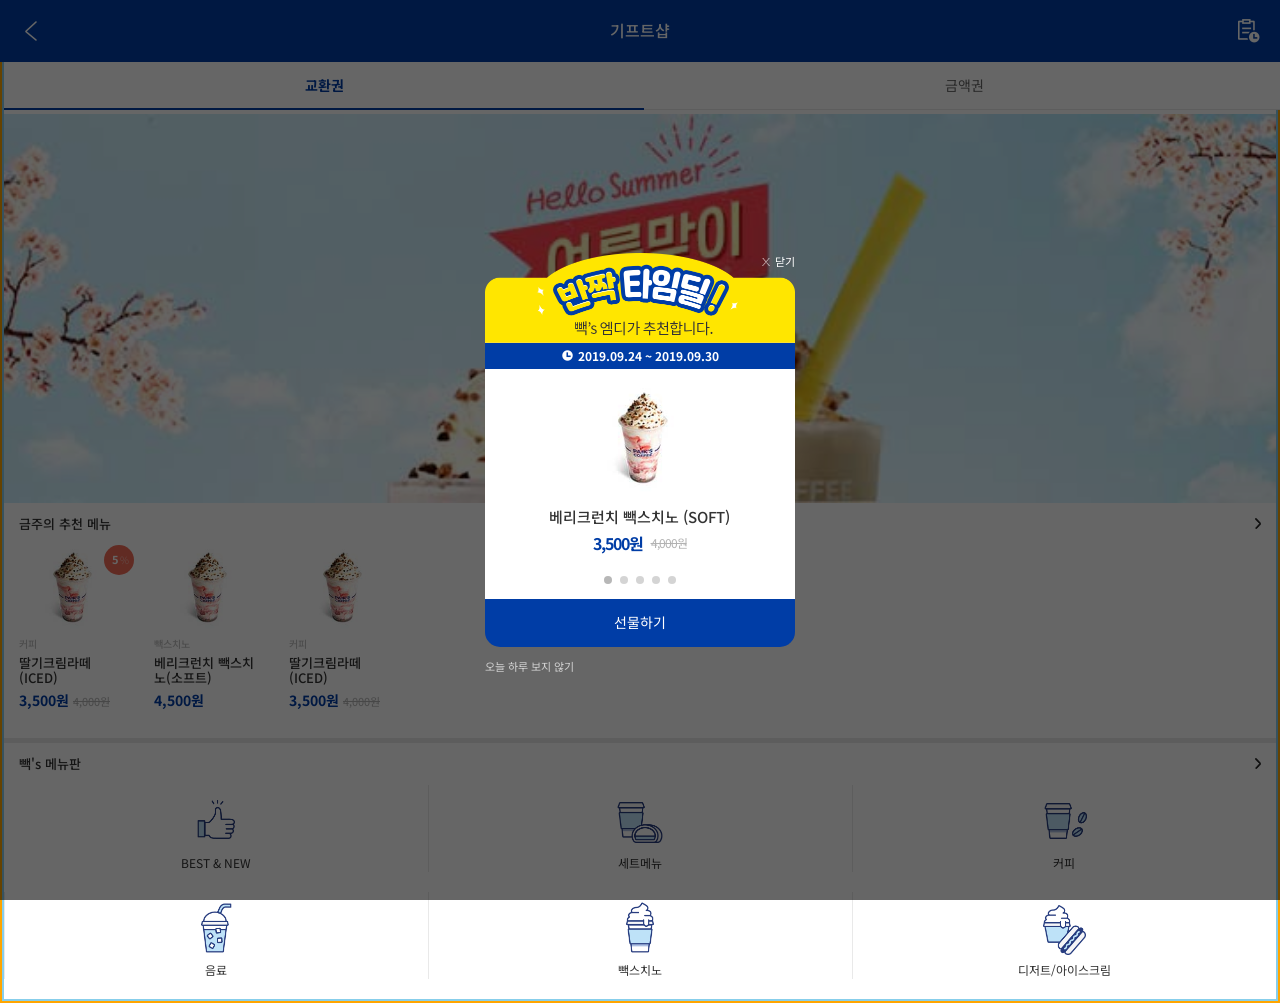
==== commit 736fe2f0: "헤더에 인라인스타일로 높이값 추가" ====
--- a/index.html
+++ b/index.html
@@ -74,7 +74,7 @@
 <body>
 
     <!-- 공통 헤더 -->
-    <header id="header">
+    <header id="header" style="height: 62px;"><!-- 190923: 높이값 추가, 변수 처리 -->
         <button class="btn btn-back" type="button"><img src="/images/ico_arrow_left.png" alt="뒤로 가기"></button>
         <h1>기프트샵</h1>
         <a href="history_list.html" class="btn btn-history"><img src="/images/ico_history.png" alt="구매 내역"></a>
@@ -132,7 +132,7 @@
                         </a>
                     </header>
                     <div class="product-list">
-                        <ul>
+                        <ul style="width: calc(135px * 3);">
                             <li>
                                 <a class="product-item" href="product_details.html">
                                     <div class="product-image">
@@ -146,30 +146,6 @@
                                     <!-- 플래그 -->
                                     <div class="flag pink">
                                         <b>5</b><small>%</small>
-                                    </div>
-                                </a>
-                            </li>
-                            <li>
-                                <a class="product-item" href="product_details.html">
-                                    <div class="product-image">
-                                        <img src="/images/img_product_dummy.jpg">
-                                    </div>
-                                    <div class="product-body">
-                                        <h6 class="product-category">빽스치노</h6>
-                                        <h4 class="product-title">베리크런치 빽스치노(소프트)</h4>
-                                        <p class="product-price">4,500원</p>
-                                    </div>
-                                </a>
-                            </li>
-                            <li>
-                                <a class="product-item" href="product_details.html">
-                                    <div class="product-image">
-                                        <img src="/images/img_product_dummy.jpg">
-                                    </div>
-                                    <div class="product-body">
-                                        <h6 class="product-category">커피</h6>
-                                        <h4 class="product-title">딸기크림라떼 (ICED)</h4>
-                                        <p class="product-price">3,500원 <s>4,000원</s></p>
                                     </div>
                                 </a>
                             </li>
--- a/css/common/common.css
+++ b/css/common/common.css
@@ -5,10 +5,15 @@
   padding: 0;
 }
 
+html {
+  border: 2px solid orange;
+}
+
 body {
   font-family: "Noto Sans KR", sans-serif;
-  font-size: 3.6111111111vw;
+  font-size: 13px;
   background: transparent;
+  border: 2px solid skyblue;
 }
 
 body.loading {
@@ -20,18 +25,18 @@
   position: fixed;
   top: 0;
   left: 0;
-  width: 100%;
   display: flex;
   align-items: center;
   background: #003da6;
   color: #fff;
-  height: 17.2222222222vw;
-  padding-left: 3.4722222222vw;
-  padding-right: 3.4722222222vw;
+  width: 100%;
+  height: 62px;
+  padding-left: 15px;
+  padding-right: 15px;
 }
 #header h1 {
   margin-bottom: 0;
-  font-size: 4.4444444444vw;
+  font-size: 16px;
   flex: 1;
   text-align: center;
 }
@@ -39,8 +44,8 @@
   display: flex;
   justify-content: center;
   align-items: center;
-  width: 8.8888888889vw;
-  height: 8.8888888889vw;
+  width: 32px !important;
+  height: 32px !important;
   border: 0;
   padding: 0;
   outline: 0;
@@ -57,15 +62,15 @@
   width: 100%;
 }
 #header + #main {
-  margin-top: 17.2222222222vw;
+  margin-top: 62px;
 }
 
 #main .tabs {
   z-index: 1005;
   position: fixed;
-  top: 17.2222222222vw;
-  width: 100%;
-  height: 13.3333333333vw;
+  top: 62px;
+  width: 100%;
+  height: 48px;
 }
 #main .tabs li {
   flex: 1;
@@ -78,14 +83,14 @@
   padding: 0;
   border: 0;
   text-align: center;
-  font-size: 3.8888888889vw;
+  font-size: 14px;
   color: #666;
   background: #fff;
-  border-bottom: 0.2777777778vw solid #e9e9e9;
+  border-bottom: 1px solid #e9e9e9;
   border-radius: 0;
 }
 #main .tabs li a.active {
-  border-bottom: 0.5555555556vw solid #003da6;
+  border-bottom: 2px solid #003da6;
   color: #003da6;
   font-weight: bold;
 }
@@ -94,69 +99,71 @@
   display: block;
   overflow: hidden;
   text-decoration: none;
-  border-radius: 4.8611111111vw;
+  border-radius: 15px;
   background: #fff;
 }
 #main .product-item .product-body {
-  padding: 2.0833333333vw 4.1666666667vw 2.0833333333vw 4.1666666667vw;
-  height: 29.8611111111vw;
+  padding: 8px 15px 8px 15px;
+  height: 108px;
 }
 #main .product-item .product-image {
   display: flex;
   justify-content: center;
+  align-items: center;
+  width: 135px;
+  height: 85px;
+}
+#main .product-item .product-image img {
+  display: block;
   margin: 0 auto;
-  width: 37.5vw;
-  height: 23.6111111111vw;
-}
-#main .product-item .product-image img {
   height: 100%;
 }
 #main .product-item .product-category {
   margin: 0;
-  font-size: 2.7777777778vw;
+  font-size: 10px;
   color: #bebebe;
 }
 #main .product-item .product-title {
-  margin: 1.3888888889vw 0 0;
-  font-size: 3.6111111111vw;
-  line-height: 4.1666666667vw;
-  min-height: 8.3333333333vw;
+  margin: 5px 0 0;
+  font-size: 13px;
+  line-height: 15px;
+  min-height: 30px;
   color: #333;
 }
 #main .product-item .product-price {
-  margin: 1.3888888889vw 0 0;
-  font-size: 3.8888888889vw;
+  margin: 5px 0 0;
+  font-size: 14px;
   font-weight: bold;
   color: #003da6;
 }
 #main .product-item .product-price s {
   color: #b2b2b2;
   font-weight: normal;
-  font-size: 3.0555555556vw;
+  font-size: 11px;
 }
 #main .product-item .flag {
   position: absolute;
   top: 0;
-  right: 1.3888888889vw;
+  right: 5px;
 }
 #main .flag {
   display: flex;
   justify-content: center;
   align-items: center;
-  width: 8.3333333333vw;
-  height: 8.3333333333vw;
+  width: 30px;
+  height: 30px;
   border-radius: 50%;
   background: var(--light);
-  line-height: 3.0555555556vw;
+  line-height: 11px;
 }
 #main .flag b {
-  font-size: 3.0555555556vw;
+  font-size: 11px;
   color: #fff;
 }
 #main .flag small {
-  margin-right: -0.6944444444vw;
-  margin-left: 0.6944444444vw;
-  font-size: 1.9444444444vw;
+  margin-right: -2px;
+  margin-left: 2px;
+  font-size: 10px;
   color: rgba(255, 255, 255, 0.6);
   font-weight: 300;
 }
@@ -165,11 +172,11 @@
 }
 #main .sorter {
   z-index: 1001;
-  margin-bottom: 8.3333333333vw;
-  margin-left: 4.1666666667vw;
-  margin-right: 4.1666666667vw;
-  height: 11.1111111111vw;
-  border-radius: 5.5555555556vw;
+  margin-bottom: 30px;
+  margin-left: 15px;
+  margin-right: 15px;
+  height: 40px;
+  border-radius: 20px;
   background-color: #fff;
   border: 0;
 }
@@ -187,21 +194,21 @@
   height: 100%;
   border: 0;
   color: #666;
-  font-size: 3.3333333333vw;
+  font-size: 12px;
 }
 #main .sorter li a.active {
   background: #003da6;
   color: #fff;
-  border-radius: 5.5555555556vw;
+  border-radius: 20px;
 }
 #main .category-tabs {
   z-index: 10;
   position: fixed;
-  top: 17.2222222222vw;
+  top: 62px;
   left: 0;
   overflow: auto;
   width: 100%;
-  height: 13.3333333333vw;
+  height: 48px;
 }
 #main .category-tabs .tabs {
   position: relative;
@@ -221,8 +228,8 @@
   display: flex;
   justify-content: center;
   align-items: center;
-  font-size: 3.3333333333vw;
-  line-height: 5vw;
+  font-size: 12px;
+  line-height: 18px;
   color: #666;
 }
 
@@ -239,8 +246,8 @@
   align-items: center;
 }
 div.loading img {
-  width: 18.0555555556vw;
-  height: 18.0555555556vw;
+  width: 65px;
+  height: 65px;
 }
 
 /*# sourceMappingURL=common.css.map */
--- a/css/style.css
+++ b/css/style.css
@@ -3,28 +3,25 @@
 #main.main {
   position: relative;
   height: calc(100% - 17.2222222222vw);
-  padding-top: 13.3333333333vw;
+  padding-top: 48px;
 }
 #main.main .tab-content {
   position: relative;
   height: 100%;
 }
-#main.main .top-banner {
-  height: 30.5555555556vw;
-}
 #main.main .top-banner .swiper-slide img {
   width: 100%;
 }
 #main.main .top-banner .swiper-pagination {
   display: flex;
   justify-content: center;
-  bottom: 5.2777777778vw;
+  bottom: 19px;
 }
 #main.main .top-banner .swiper-pagination-bullet {
-  margin-left: 1.3888888889vw;
-  margin-right: 1.3888888889vw;
-  width: 2.2222222222vw;
-  height: 2.2222222222vw;
+  margin-left: 5px;
+  margin-right: 5px;
+  width: 8px;
+  height: 8px;
   background: rgba(255, 255, 255, 0.6);
   opacity: 1;
 }
@@ -32,7 +29,7 @@
   background: #fff;
 }
 #main.main .bottom-banner {
-  height: 15vw;
+  height: 54px;
 }
 #main.main .bottom-banner .swiper-slide img {
   width: 100%;
@@ -40,13 +37,13 @@
 #main.main .bottom-banner .swiper-pagination {
   display: flex;
   justify-content: center;
-  bottom: 1.6666666667vw;
+  bottom: 6px;
 }
 #main.main .bottom-banner .swiper-pagination-bullet {
-  margin-left: 1.1111111111vw;
-  margin-right: 1.1111111111vw;
-  width: 1.1111111111vw;
-  height: 1.1111111111vw;
+  margin-left: 4px;
+  margin-right: 4px;
+  width: 4px;
+  height: 4px;
   background: rgba(255, 255, 255, 0.6);
   opacity: 1;
 }
@@ -59,21 +56,21 @@
 #main.main .section-title {
   flex: 1;
   margin: 0;
-  font-size: 3.6111111111vw;
+  font-size: 13px;
   color: #333;
 }
 #main.main .section-more {
-  width: 1.5277777778vw;
+  width: 6px;
 }
 #main.main .section-titlebar {
-  height: 11.6666666667vw;
+  height: 42px;
 }
 #main.main .section-titlebar a {
   display: flex;
   align-items: center;
   height: 100%;
-  padding-left: 4.1666666667vw;
-  padding-right: 4.1666666667vw;
+  padding-left: 15px;
+  padding-right: 15px;
   text-decoration: none;
 }
 #main.main .product-list {
@@ -83,13 +80,13 @@
   margin: 0;
   padding: 0;
   list-style: none;
-  width: 187.5vw;
+  width: 675px;
 }
 #main.main .product-list li {
   margin: 0;
   padding: 0;
   float: left;
-  width: 37.5vw;
+  width: 135px;
 }
 #main.main #exchange {
   position: relative;
@@ -97,7 +94,7 @@
   background: #e9e9e9;
 }
 #main.main #exchange .section + .section {
-  margin-top: 1.3888888889vw;
+  margin-top: 5px;
 }
 #main.main #exchange .category-list {
   overflow: auto;
@@ -115,13 +112,13 @@
   float: left;
   width: 33.33%;
   height: 100%;
-  padding: 0 0 5.5555555556vw 0;
+  padding: 0 0 20px 0;
 }
 #main.main #exchange .category-list ul li + li a {
   border-left: 1px solid #e9e9e9;
 }
 #main.main #exchange .category-list ul li a {
-  padding-top: 2.7777777778vw;
+  padding-top: 10px;
   display: flex;
   width: 100%;
   height: 100%;
@@ -135,19 +132,19 @@
   display: flex;
   justify-content: center;
   align-items: center;
-  width: 14.8611111111vw;
-  height: 14.8611111111vw;
-  margin-bottom: 1.3888888889vw;
+  width: 54px;
+  height: 54px;
+  margin-bottom: 5px;
 }
 #main.main #exchange .category-list ul li a p img {
   width: 100%;
 }
 #main.main #exchange .category-list ul li a span {
-  font-size: 3.3333333333vw;
+  font-size: 12px;
   color: #333;
 }
 #main.main #voucher .section .section-titlebar {
-  border-bottom: 0.2777777778vw solid #e9e9e9;
+  border-bottom: 1px solid #e9e9e9;
 }
 #main.main #voucher .section.top5 .section-titlebar {
   border-bottom: 0;
@@ -155,7 +152,7 @@
 
 #main.promotion,
 #main.voucher {
-  padding-top: 21.6666666667vw;
+  padding-top: 78px;
 }
 #main.promotion .no-data,
 #main.voucher .no-data {
@@ -163,7 +160,7 @@
 }
 
 #main.recommend {
-  padding-top: 8.3333333333vw;
+  padding-top: 30px;
 }
 #main.recommend .no-data {
   height: calc(100% - 17.2222222222vw - 8.3333333333vw - 8.3333333333vw - 11.1111111111vw - 17.2222222222vw);
@@ -185,7 +182,7 @@
 #main.recommend .sorter,
 #main.promotion .sorter,
 #main.voucher .sorter {
-  margin-bottom: 6.9444444444vw;
+  margin-bottom: 25px;
 }
 #main.recommend .product-list ul,
 #main.promotion .product-list ul,
@@ -193,32 +190,32 @@
   display: flex;
   flex-wrap: wrap;
   margin: 0;
-  padding: 0 2.0833333333vw 2.0833333333vw;
+  padding: 0 8px 8px;
   list-style: none;
 }
 #main.recommend .product-list li,
 #main.promotion .product-list li,
 #main.voucher .product-list li {
-  padding: 2.0833333333vw;
+  padding: 8px;
   width: 50%;
 }
 #main.recommend .product-list li .product-item,
 #main.promotion .product-list li .product-item,
 #main.voucher .product-list li .product-item {
-  box-shadow: 0 1.1111111111vw 1.6666666667vw rgba(0, 0, 0, 0.1);
+  box-shadow: 0 4px 6px rgba(0, 0, 0, 0.1);
 }
 #main.recommend .product-list li .product-image,
 #main.promotion .product-list li .product-image,
 #main.voucher .product-list li .product-image {
-  margin-top: 3.3333333333vw;
-  margin-left: 3.3333333333vw;
-  margin-right: 3.3333333333vw;
+  margin-top: 12px;
+  margin-left: auto;
+  margin-right: auto;
 }
 #main.recommend .product-list li .flag,
 #main.promotion .product-list li .flag,
 #main.voucher .product-list li .flag {
-  top: 1.3888888889vw;
-  right: 1.3888888889vw;
+  top: 5px;
+  right: 5px;
 }
 #main.recommend #category-list,
 #main.promotion #category-list,
@@ -228,13 +225,13 @@
 #main.recommend #category-list .modal-header .modal-title,
 #main.promotion #category-list .modal-header .modal-title,
 #main.voucher #category-list .modal-header .modal-title {
-  font-size: 4.4444444444vw;
+  font-size: 16px;
 }
 #main.recommend #category-list .modal-body ul,
 #main.promotion #category-list .modal-body ul,
 #main.voucher #category-list .modal-body ul {
   list-style: none;
-  padding: 0 4.1666666667vw;
+  padding: 0 15px;
   margin: 0;
 }
 #main.recommend #category-list .modal-body ul li + li,
@@ -248,8 +245,8 @@
   display: flex;
   justify-content: center;
   align-items: center;
-  height: 17.5vw;
-  font-size: 4.4444444444vw;
+  height: 64px;
+  font-size: 16px;
   color: #333;
   text-decoration: none;
 }
@@ -261,10 +258,10 @@
 }
 
 #main.product-details {
-  padding-bottom: 17.6388888889vw;
+  padding-bottom: 64px;
 }
 #main.product-details .coupon {
-  padding: 4.1666666667vw;
+  padding: 15px;
   background: #e9e9e9;
 }
 #main.product-details .coupon .coupon-wrapper {
@@ -273,25 +270,25 @@
 #main.product-details .coupon .coupon-wrapper .flag {
   z-index: 1;
   position: absolute;
-  top: 5.5555555556vw;
-  right: 5.5555555556vw;
-  width: 9.7222222222vw;
-  height: 9.7222222222vw;
+  top: 20px;
+  right: 20px;
+  width: 35px;
+  height: 35px;
 }
 #main.product-details .coupon .coupon-wrapper .flag b {
-  font-size: 3.8888888889vw;
+  font-size: 14px;
 }
 #main.product-details .coupon .coupon-wrapper .flag small {
-  font-size: 2.7777777778vw;
+  font-size: 10px;
 }
 #main.product-details .coupon .coupon-info {
-  padding: 4.8611111111vw;
+  padding: 18px;
   z-index: 1;
   position: relative;
-  min-height: 13.8888888889vw;
-  border-radius: 4.1666666667vw;
-  background: #fff;
-  box-shadow: 0 1.1111111111vw 1.6666666667vw rgba(0, 0, 0, 0.1);
+  min-height: 50px;
+  border-radius: 15px;
+  background: #fff;
+  box-shadow: 0 4px 6px rgba(0, 0, 0, 0.1);
   display: flex;
   flex-direction: column;
   justify-content: center;
@@ -301,16 +298,16 @@
   display: flex;
   align-items: center;
   justify-content: center;
-  width: 60.1388888889vw;
-  height: 37.5vw;
+  width: 216px;
+  height: 135px;
 }
 #main.product-details .coupon .coupon-info .coupon-image img {
   height: 100%;
 }
 #main.product-details .coupon .coupon-info .coupon-title {
-  margin: 2.7777777778vw 0 0;
-  font-size: 4.1666666667vw;
-  line-height: 6.9444444444vw;
+  margin: 10px 0 0;
+  font-size: 15px;
+  line-height: 25px;
   color: #333;
 }
 #main.product-details .coupon .coupon-info .coupon-price {
@@ -318,26 +315,26 @@
   margin: 0;
   font-weight: 900;
   color: #003da6;
-  font-size: 4.4444444444vw;
-  line-height: 6.9444444444vw;
+  font-size: 16px;
+  line-height: 25px;
 }
 #main.product-details .coupon .coupon-info .coupon-price s {
   color: #b2b2b2;
-  font-size: 3.3333333333vw;
+  font-size: 12px;
   font-weight: normal;
 }
 #main.product-details .coupon .coupon-info .coupon-help {
   margin: 0;
-  font-size: 2.7777777778vw;
-  line-height: 5.5555555556vw;
+  font-size: 10px;
+  line-height: 20px;
   color: #b2b2b2;
 }
 #main.product-details .coupon .coupon-share {
   position: relative;
-  height: 17.7777777778vw;
-  border-radius: 5.5555555556vw;
-  background: #fff;
-  box-shadow: 0 1.1111111111vw 1.6666666667vw rgba(0, 0, 0, 0.1);
+  height: 64px;
+  border-radius: 20px;
+  background: #fff;
+  box-shadow: 0 4px 6px rgba(0, 0, 0, 0.1);
 }
 #main.product-details .coupon .coupon-share-wrapper {
   z-index: 1;
@@ -346,20 +343,20 @@
   left: 0;
   width: 100%;
   height: 100%;
-  border-radius: 5.5555555556vw;
-  background: #fff;
-  display: flex;
-  align-items: center;
-  justify-content: center;
-  border-top: 0.2777777778vw dashed #b6e0fd;
+  border-radius: 20px;
+  background: #fff;
+  display: flex;
+  align-items: center;
+  justify-content: center;
+  border-top: 1px dashed #b6e0fd;
 }
 #main.product-details .coupon .coupon-share-wrapper .btns {
   display: flex;
   margin: 0;
   padding: 0;
   list-style: none;
-  height: 9.7222222222vw;
-  width: 87.5vw;
+  height: 35px;
+  width: 315px;
 }
 #main.product-details .coupon .coupon-share-wrapper .btn {
   display: flex;
@@ -371,46 +368,46 @@
   box-shadow: none;
 }
 #main.product-details .coupon .coupon-share-wrapper .btn + .btn {
-  border-left: 0.2777777778vw solid #f2f2f2;
+  border-left: 1px solid #f2f2f2;
 }
 #main.product-details .coupon .coupon-share-wrapper .btn-kakaotalk img {
-  margin-top: 0.4166666667vw;
-  height: 6.9444444444vw;
+  margin-top: 2px;
+  height: 25px;
 }
 #main.product-details .coupon .coupon-share-wrapper .btn-facebook img {
-  height: 6.1111111111vw;
+  height: 22px;
 }
 #main.product-details .coupon .coupon-share-wrapper .btn-twitter img {
-  height: 5.5555555556vw;
+  height: 20px;
 }
 #main.product-details .company {
   display: flex;
   flex-direction: column;
   justify-content: center;
-  height: 27.7777777778vw;
-  padding-left: 8.3333333333vw;
-  padding-right: 8.3333333333vw;
-  font-size: 3.3333333333vw;
-  line-height: 4.8611111111vw;
-  color: #666;
-  margin-top: -0.2777777778vw;
+  height: 100px;
+  padding-left: 30px;
+  padding-right: 30px;
+  font-size: 12px;
+  line-height: 18px;
+  color: #666;
+  margin-top: -1px;
 }
 #main.product-details .company h5 {
-  font-size: 3.3333333333vw;
+  font-size: 12px;
 }
 #main.product-details .company p {
   margin: 0;
 }
 #main.product-details .company a {
-  border-bottom: 0.2777777778vw solid #a7a7a7;
+  border-bottom: 1px solid #a7a7a7;
   text-decoration: none;
   color: #a7a7a7;
 }
 #main.product-details .company .bar {
-  margin-left: 2.0833333333vw;
-  margin-right: 2.0833333333vw;
+  margin-left: 8px;
+  margin-right: 8px;
   width: 1px;
-  height: 2.3611111111vw;
+  height: 8px;
   background: #b8b8b8;
 }
 #main.product-details .company .cs {
@@ -427,8 +424,8 @@
   bottom: 0;
   left: 0;
   width: 100%;
-  height: 17.6388888889vw;
-  border-top: 0.2777777778vw solid #e9e9e9;
+  height: 64px;
+  border-top: 1px solid #e9e9e9;
   background: #fff;
   display: flex;
   align-items: center;
@@ -437,16 +434,16 @@
 }
 #main.product-details .action .btn {
   flex: 1;
-  height: 11.1111111111vw;
-  margin-right: 1.3888888889vw;
-  margin-left: 1.3888888889vw;
-  border-radius: 5.5555555556vw;
+  height: 40px;
+  margin-right: 5px;
+  margin-left: 5px;
+  border-radius: 20px;
   border: 0;
   padding: 0;
   display: flex;
   justify-content: center;
   align-items: center;
-  font-size: 3.8888888889vw;
+  font-size: 14px;
 }
 #main.product-details .action .btn-gift-to-me {
   background: #003da6;
@@ -457,6 +454,9 @@
   color: #003da6;
   box-shadow: none;
 }
+#main.product-details .details .details-summary .details-body {
+  padding: 25px 30px !important;
+}
 #main.product-details .details .details-image img {
   width: 100%;
 }
@@ -467,20 +467,20 @@
   display: flex;
   justify-content: space-between;
   align-items: center;
-  padding: 0 4.1666666667vw 0 8.3333333333vw;
-  margin: 0;
-  width: 100%;
-  height: 13.0555555556vw;
+  padding: 0 15px 0 30px;
+  margin: 0;
+  width: 100%;
+  height: 47px;
   background: #e9e9e9;
   box-shadow: none;
   color: #333;
-  font-size: 3.8888888889vw;
+  font-size: 14px;
   border-radius: 0;
   border: 0;
 }
 #main.product-details .details .details-desc .btn[data-toggle=collapse] span {
-  width: 2.5vw;
-  height: 1.5277777778vw;
+  width: 9px;
+  height: 6px;
   transform: rotate(180deg);
   background-image: url(/images/ico_arrow_down.png);
   background-size: 100% auto;
@@ -490,57 +490,38 @@
   transform: rotate(0deg);
 }
 #main.product-details .details .details-desc .details-body {
-  padding: 8.3333333333vw 8.3333333333vw;
-  color: #666;
-  font-size: 3.3333333333vw;
-  line-height: 4.4444444444vw;
-}
-#main.product-details .details .details-desc .details-body b {
-  line-height: 5vw;
-}
-#main.product-details .details .details-desc .details-body ul {
-  list-style: none;
-  padding: 0;
-  margin-bottom: 4.7222222222vw;
-}
-#main.product-details .details .details-desc .details-body ul li {
-  position: relative;
-  padding-left: 1.6666666667vw;
-}
-#main.product-details .details .details-desc .details-body ul li:before {
+  padding: 30px 30px;
+  color: #666;
+  font-size: 12px;
+  line-height: 16px;
+}
+#main.product-details .details .details-desc .details-body p {
+  position: relative;
+  padding-left: 6px;
+  margin-bottom: 0;
+}
+#main.product-details .details .details-desc .details-body p:before {
   content: "-";
   position: absolute;
   left: 0;
-}
-#main.product-details .details .details-desc .details-body ul li + li {
-  margin-top: 0.8333333333vw;
-}
-#main.product-details .details .details-desc .details-body ul:last-child {
-  margin-bottom: 0;
-}
-#main.product-details .details .details-desc .details-body p {
-  margin-bottom: 5.8333333333vw;
-}
-#main.product-details .details .details-desc .details-body p:last-child {
-  margin-bottom: 0;
 }
 #main.product-details .price-tag {
   z-index: 2;
   position: fixed;
   top: 0;
   left: 0;
-  padding-left: 4.1666666667vw;
-  padding-right: 4.1666666667vw;
-  width: 100%;
-  height: 13.3333333333vw;
-  display: flex;
-  align-items: center;
-  border-bottom: 0.2777777778vw solid #e9e9e9;
+  padding-left: 30px;
+  padding-right: 30px;
+  width: 100%;
+  height: 48px;
+  display: flex;
+  align-items: center;
+  border-bottom: 1px solid #e9e9e9;
   background: #fff;
   transition: top 0.3s;
 }
 #main.product-details .price-tag.show {
-  top: 17.2222222222vw;
+  top: 62px;
 }
 #main.product-details .price-tag dl {
   margin: 0;
@@ -554,29 +535,29 @@
   padding: 0;
 }
 #main.product-details .price-tag dl dt {
-  font-size: 3.8888888889vw;
+  font-size: 14px;
   font-weight: normal;
 }
 #main.product-details .price-tag dl dd {
   display: flex;
   align-items: center;
-  font-size: 4.1666666667vw;
+  font-size: 15px;
   color: #003da6;
   font-weight: 900;
-  letter-spacing: -0.2777777778vw;
+  letter-spacing: -1px;
 }
 #main.product-details .price-tag dl dd s {
-  margin-left: 2.0833333333vw;
-  font-size: 3.3333333333vw;
+  margin-left: 8px;
+  font-size: 12px;
   color: #b2b2b2;
   font-weight: normal;
 }
 
 #main.gift {
-  padding-bottom: 17.6388888889vw;
+  padding-bottom: 64px;
 }
 #main.gift .confirm {
-  padding: 4.1666666667vw;
+  padding: 15px;
   background: #e9e9e9;
 }
 #main.gift .confirm .confirm-wrapper {
@@ -585,25 +566,25 @@
 #main.gift .confirm .confirm-wrapper .flag {
   z-index: 1;
   position: absolute;
-  top: 5.5555555556vw;
-  right: 5.5555555556vw;
-  width: 9.7222222222vw;
-  height: 9.7222222222vw;
+  top: 20px;
+  right: 20px;
+  width: 35px;
+  height: 35px;
 }
 #main.gift .confirm .confirm-wrapper .flag b {
-  font-size: 3.8888888889vw;
+  font-size: 14px;
 }
 #main.gift .confirm .confirm-wrapper .flag small {
-  font-size: 2.7777777778vw;
+  font-size: 10px;
 }
 #main.gift .confirm .confirm-info {
-  padding: 8.3333333333vw 4.1666666667vw 8.3333333333vw 0;
+  padding: 30px 15px 30px 0;
   z-index: 1;
   position: relative;
-  min-height: 13.8888888889vw;
-  border-radius: 4.1666666667vw;
-  background: #fff;
-  box-shadow: 0 1.1111111111vw 1.6666666667vw rgba(0, 0, 0, 0.1);
+  min-height: 50px;
+  border-radius: 15px;
+  background: #fff;
+  box-shadow: 0 4px 6px rgba(0, 0, 0, 0.1);
   display: flex;
   justify-content: center;
   align-items: center;
@@ -612,16 +593,16 @@
   display: flex;
   align-items: center;
   justify-content: center;
-  width: 34.7222222222vw;
-  height: 21.8621399176vw;
+  width: 125px;
+  height: 79px;
 }
 #main.gift .confirm .confirm-info .confirm-image img {
   height: 100%;
 }
 #main.gift .confirm .confirm-info .confirm-title {
-  margin: 2.7777777778vw 0 0;
-  font-size: 4.1666666667vw;
-  line-height: 6.9444444444vw;
+  margin: 10px 0 0;
+  font-size: 15px;
+  line-height: 25px;
   color: #333;
 }
 #main.gift .confirm .confirm-info .confirm-price {
@@ -629,20 +610,20 @@
   margin: 0;
   font-weight: 900;
   color: #003da6;
-  font-size: 4.4444444444vw;
-  line-height: 6.9444444444vw;
+  font-size: 16px;
+  line-height: 25px;
 }
 #main.gift .confirm .confirm-info .confirm-price s {
   color: #b2b2b2;
-  font-size: 3.3333333333vw;
+  font-size: 12px;
   font-weight: normal;
 }
 #main.gift .confirm .confirm-counter {
   position: relative;
-  height: 23.8888888889vw;
-  border-radius: 5.5555555556vw;
-  background: #fff;
-  box-shadow: 0 1.1111111111vw 1.6666666667vw rgba(0, 0, 0, 0.1);
+  height: 86px;
+  border-radius: 20px;
+  background: #fff;
+  box-shadow: 0 4px 6px rgba(0, 0, 0, 0.1);
 }
 #main.gift .confirm .confirm-counter-wrapper {
   z-index: 1;
@@ -651,9 +632,9 @@
   left: 0;
   width: 100%;
   height: 100%;
-  border-radius: 5.5555555556vw;
-  background: #fff;
-  border-top: 0.2777777778vw dashed #b6e0fd;
+  border-radius: 20px;
+  background: #fff;
+  border-top: 1px dashed #b6e0fd;
   display: flex;
   flex-direction: column;
   justify-content: center;
@@ -664,8 +645,8 @@
   align-items: center;
 }
 #main.gift .confirm .confirm-counter-wrapper .control-title {
-  margin-right: 4.1666666667vw;
-  font-size: 3.3333333333vw;
+  margin-right: 15px;
+  font-size: 12px;
   color: #666;
 }
 #main.gift .confirm .confirm-counter-wrapper .control-body {
@@ -678,55 +659,55 @@
   align-items: center;
   padding: 0;
   border: 0;
-  width: 8.3333333333vw;
-  height: 8.3333333333vw;
+  width: 30px;
+  height: 30px;
   border: 1px solid #d7d7d7;
   border-radius: 50%;
   background: #fff;
 }
 #main.gift .confirm .confirm-counter-wrapper .control-body .btn img {
-  width: 2.2222222222vw;
+  width: 8px;
 }
 #main.gift .confirm .confirm-counter-wrapper .control-body .control-number {
-  width: 11.1111111111vw;
-  font-size: 4.4444444444vw;
+  width: 40px;
+  font-size: 16px;
   color: #003da6;
   font-weight: bold;
   text-align: center;
   border: 0;
 }
 #main.gift .confirm .confirm-counter-wrapper .counter-help {
-  margin-top: 2.7777777778vw;
-  font-size: 2.7777777778vw;
+  margin-top: 10px;
+  font-size: 10px;
   color: #b2b2b2;
   text-align: center;
 }
 #main.gift .message {
-  padding: 0 4.1666666667vw 4.1666666667vw 4.1666666667vw;
+  padding: 0 15px 15px 15px;
   background: #e9e9e9;
 }
 #main.gift .message .message-wrapper {
-  padding-left: 4.1666666667vw;
-  padding-right: 4.1666666667vw;
+  padding-left: 15px;
+  padding-right: 15px;
   background: #fbe032;
-  border-radius: 3.4722222222vw;
-  box-shadow: 0 1.1111111111vw 1.6666666667vw rgba(0, 0, 0, 0.1);
+  border-radius: 15px;
+  box-shadow: 0 4px 6px rgba(0, 0, 0, 0.1);
 }
 #main.gift .message .message-wrapper .form-control {
-  padding-left: 4.8611111111vw;
-  padding-right: 4.8611111111vw;
-  min-height: 11.1111111111vw;
-  border-radius: 4.1666666667vw;
+  padding-left: 18px;
+  padding-right: 18px;
+  min-height: 40px;
+  border-radius: 15px;
   border: 1px solid #fff;
   box-shadow: none;
-  font-size: 3.3333333333vw;
+  font-size: 12px;
   color: #333;
   min-width: auto;
   transition: none;
 }
 #main.gift .message .message-wrapper .form-control::placeholder {
   color: #b2b2b2;
-  font-size: 3.3333333333vw;
+  font-size: 12px;
 }
 #main.gift .message .message-wrapper .form-control:focus {
   border: 1px solid #e3c60d;
@@ -736,52 +717,52 @@
   border: 1px solid #ffe95b;
 }
 #main.gift .message .message-wrapper textarea.form-control {
-  padding-top: 4.1666666667vw;
-  padding-bottom: 4.1666666667vw;
+  padding-top: 15px;
+  padding-bottom: 15px;
 }
 #main.gift .message .message-wrapper .message-reciever {
   display: flex;
-  margin-left: -1.3888888889vw;
-  margin-right: -1.3888888889vw;
+  margin-left: -5px;
+  margin-right: -5px;
 }
 #main.gift .message .message-wrapper .message-reciever .form-control.name {
-  width: 29.1666666667vw;
+  width: 105px;
 }
 #main.gift .message .message-wrapper .message-reciever .btn-delete-contact {
   padding: 0;
   border: 0;
-  width: 10.8333333333vw;
-  height: 10.8333333333vw;
-  border-radius: 5.4166666667vw;
+  width: 39px;
+  height: 39px;
+  border-radius: 15px;
   background: #fff;
   display: flex;
   align-items: center;
   justify-content: center;
 }
 #main.gift .message .message-wrapper .message-reciever .btn-delete-contact img {
-  width: 2.5vw;
+  width: 9px;
 }
 #main.gift .message .message-wrapper .message-help {
-  padding-left: 2.7777777778vw;
-  padding-right: 2.7777777778vw;
-  color: #666;
-  letter-spacing: -0.1388888889vw;
-  font-size: 3.3333333333vw;
-  line-height: 4.4444444444vw;
+  padding-left: 10px;
+  padding-right: 10px;
+  color: #666;
+  letter-spacing: -1px;
+  font-size: 12px;
+  line-height: 16px;
 }
 #main.gift .message .message-wrapper .message-row {
-  padding-top: 1.3888888889vw;
-  padding-bottom: 1.3888888889vw;
+  padding-top: 5px;
+  padding-bottom: 5px;
 }
 #main.gift .message .message-wrapper .message-col {
-  padding-left: 1.3888888889vw;
-  padding-right: 1.3888888889vw;
+  padding-left: 5px;
+  padding-right: 5px;
 }
 #main.gift .message .message-wrapper .message-bytes {
-  padding-bottom: 2.7777777778vw;
-  padding-right: 3.4722222222vw;
+  padding-bottom: 10px;
+  padding-right: 13px;
   text-align: right;
-  font-size: 3.3333333333vw;
+  font-size: 12px;
   color: #999;
 }
 #main.gift .message .message-wrapper .message-bytes i {
@@ -792,14 +773,14 @@
   display: flex;
   justify-content: space-between;
   align-items: center;
-  padding-top: 3.4722222222vw;
-  padding-left: 3.4722222222vw;
-  padding-right: 3.4722222222vw;
-  height: 12.5vw;
+  padding-top: 13px;
+  padding-left: 13px;
+  padding-right: 13px;
+  height: 45px;
 }
 #main.gift .message .message-wrapper .message-header h4 {
   margin: 0;
-  font-size: 3.3333333333vw;
+  font-size: 12px;
   color: #666;
   font-weight: normal;
 }
@@ -808,31 +789,31 @@
   align-items: center;
   padding: 0;
   border: 0;
-  font-size: 3.3333333333vw;
+  font-size: 12px;
   color: #999;
   text-decoration: none;
 }
 #main.gift .message .message-wrapper .message-header .btn img {
-  margin-right: 1.3888888889vw;
-  height: 3.8888888889vw;
+  margin-right: 5px;
+  height: 14px;
 }
 #main.gift .message .message-wrapper .message-header .phone {
-  font-size: 3.3333333333vw;
+  font-size: 12px;
   color: #666;
 }
 #main.gift .message .message-wrapper .message-body .preview {
-  margin-bottom: 2.7777777778vw;
+  margin-bottom: 10px;
   background-color: #fff;
-  border-radius: 4.1666666667vw;
-  padding-left: 4.1666666667vw;
-  padding-right: 4.1666666667vw;
+  border-radius: 15px;
+  padding-left: 15px;
+  padding-right: 15px;
 }
 #main.gift .message .message-wrapper .message-body .preview .preview-body {
-  padding-top: 7.6388888889vw;
-  min-height: 33.3333333333vw;
-  color: #666;
-  font-size: 4.4444444444vw;
-  line-height: 8.3333333333vw;
+  padding-top: 28px;
+  min-height: 120px;
+  color: #666;
+  font-size: 16px;
+  line-height: 30px;
   font-weight: 900;
   text-align: center;
   background-image: url(/images/bg_message_preview.gif);
@@ -844,8 +825,8 @@
   bottom: 0;
   left: 0;
   width: 100%;
-  height: 17.6388888889vw;
-  border-top: 0.2777777778vw solid #e9e9e9;
+  height: 64px;
+  border-top: 1px solid #e9e9e9;
   background: #fff;
   display: flex;
   align-items: center;
@@ -854,10 +835,10 @@
 }
 #main.gift .action .btn {
   flex: 1;
-  height: 11.1111111111vw;
-  margin-right: 1.3888888889vw;
-  margin-left: 1.3888888889vw;
-  border-radius: 5.5555555556vw;
+  height: 40px;
+  margin-right: 5px;
+  margin-left: 5px;
+  border-radius: 20px;
   border: 0;
   padding: 0;
   display: flex;
@@ -865,7 +846,7 @@
   align-items: center;
   border: 1px solid #003da6;
   color: #003da6;
-  font-size: 3.8888888889vw;
+  font-size: 14px;
   box-shadow: none;
 }
 #main.gift .action .btn.on {
@@ -873,18 +854,18 @@
   color: #fff !important;
 }
 #main.gift .pay-info {
-  padding: 4.8611111111vw 4.1666666667vw;
+  padding: 18px 15px;
 }
 #main.gift .pay-info dl {
   display: flex;
   justify-content: space-between;
   align-items: center;
   margin: 0;
-  padding: 0 4.1666666667vw;
-  height: 13.8888888889vw;
+  padding: 0 15px;
+  height: 50px;
 }
 #main.gift .pay-info dl dt, #main.gift .pay-info dl dd {
-  font-size: 3.3333333333vw;
+  font-size: 12px;
 }
 #main.gift .pay-info dl dt {
   color: #666;
@@ -907,8 +888,8 @@
   border-top: 1px solid #e9e9e9;
 }
 #main.gift .agree {
-  margin-bottom: 6.9444444444vw;
-  padding: 0 4.1666666667vw;
+  margin-bottom: 25px;
+  padding: 0 15px;
 }
 #main.gift .agree ul {
   margin: 0;
@@ -919,49 +900,49 @@
   display: flex;
   justify-content: space-between;
   align-items: center;
-  height: 6.9444444444vw;
+  height: 25px;
 }
 #main.gift .agree ul li label {
   display: flex;
   align-items: center;
   margin-bottom: 0;
-  font-size: 2.7777777778vw;
+  font-size: 10px;
   color: #666;
 }
 #main.gift .agree ul li label input[type=checkbox] + span {
-  margin-right: 2.7777777778vw;
-  width: 5.5555555556vw;
-  height: 5.5555555556vw;
+  margin-right: 10px;
+  width: 20px;
+  height: 20px;
   background-image: url(/images/ico_checkbox.png);
   background-repeat: no-repeat;
   background-size: 100% auto;
 }
 #main.gift .agree ul li label input[type=checkbox]:checked + span {
-  background-position: 0 -5.5555555556vw;
+  background-position: 0 -20px;
 }
 #main.gift .agree ul li .btn {
   display: flex;
   align-items: center;
   justify-content: center;
   padding: 0;
-  width: 22.2222222222vw;
-  height: 6.9444444444vw;
+  width: 80px;
+  height: 25px;
   border: 1px solid #e9e9e9;
-  border-radius: 3.4722222222vw;
-  font-size: 2.7777777778vw;
+  border-radius: 13px;
+  font-size: 10px;
   color: #666;
   box-shadow: none;
   text-decoration: none;
 }
 #main.gift .agree ul li + li {
-  margin-top: 2.0833333333vw;
+  margin-top: 8px;
 }
 #main.gift .complete {
-  padding: 4.1666666667vw;
+  padding: 15px;
 }
 #main.gift .complete .complete-title {
-  margin: 4.1666666667vw 0 6.9444444444vw 0;
-  font-size: 4.4444444444vw;
+  margin: 15px 0 25px 0;
+  font-size: 16px;
   color: #003da6;
   font-weight: 900;
   text-align: center;
@@ -973,8 +954,8 @@
 }
 #main.gift .complete .complete-body ul li {
   position: relative;
-  padding-left: 2.7777777778vw;
-  line-height: 4.1666666667vw;
+  padding-left: 10px;
+  line-height: 15px;
   color: #999;
 }
 #main.gift .complete .complete-body ul li:before {
@@ -987,13 +968,13 @@
   color: #333;
 }
 #main.gift .complete .complete-body ul li + li {
-  margin-top: 1.3888888889vw;
+  margin-top: 5px;
 }
 
 #modal-select-contact .modal-dialog {
   display: flex;
   align-items: center;
-  padding: 8.3333333333vw;
+  padding: 30px;
   margin: 0;
   height: 100%;
   max-width: none;
@@ -1001,24 +982,24 @@
 #modal-select-contact .modal-content {
   overflow: hidden;
   border: 0;
-  border-radius: 4.1666666667vw;
+  border-radius: 15px;
 }
 #modal-select-contact .modal-header {
   display: flex;
   align-items: center;
   justify-content: center;
-  height: 16.9444444444vw;
-  border-bottom: 0.2777777778vw solid #fbe032;
+  height: 61px;
+  border-bottom: 1px solid #fbe032;
 }
 #modal-select-contact .modal-header .modal-title {
   margin-bottom: 0;
-  font-size: 3.8888888889vw;
+  font-size: 14px;
   font-weight: 900;
 }
 #modal-select-contact .modal-footer {
   overflow: hidden;
   padding: 0;
-  height: 13.3333333333vw;
+  height: 48px;
   border: 0;
 }
 #modal-select-contact .modal-footer .btn {
@@ -1029,7 +1010,7 @@
   margin: 0;
   height: 100%;
   box-shadow: none;
-  font-size: 3.8888888889vw;
+  font-size: 14px;
   border-radius: 0;
 }
 #modal-select-contact .modal-footer .btn-cancel {
@@ -1043,23 +1024,23 @@
 #modal-select-contact .modal-body {
   overflow: auto;
   padding: 0;
-  height: 77.7777777778vw;
+  height: 280px;
 }
 #modal-select-contact .modal-body .help {
   display: flex;
   align-items: center;
   justify-content: center;
-  height: 27.7777777778vw;
-  font-size: 3.8888888889vw;
-  line-height: 5.5555555556vw;
+  height: 100px;
+  font-size: 14px;
+  line-height: 20px;
   text-align: center;
   margin-bottom: 0;
   color: #666;
 }
 #modal-select-contact .modal-body .contact-table .contact-header {
-  height: 6.25vw;
+  height: 23px;
   background: #e9e9e9;
-  font-size: 2.7777777778vw;
+  font-size: 10px;
   color: #666;
 }
 #modal-select-contact .modal-body .contact-table .contact-header [role=row] {
@@ -1076,17 +1057,17 @@
   flex: 1;
 }
 #modal-select-contact .modal-body .contact-table .contact-header [role=row] .nickname {
-  width: 29.1666666667vw;
+  width: 105px;
 }
 #modal-select-contact .modal-body .contact-table .contact-body {
-  padding-left: 4.1666666667vw;
-  padding-right: 4.1666666667vw;
+  padding-left: 15px;
+  padding-right: 15px;
 }
 #modal-select-contact .modal-body .contact-table .contact-body [role=row] {
   display: flex;
   margin-bottom: 0;
-  padding-top: 4.1666666667vw;
-  padding-bottom: 4.1666666667vw;
+  padding-top: 15px;
+  padding-bottom: 15px;
   width: 100%;
   color: #666;
 }
@@ -1098,14 +1079,14 @@
   display: flex;
 }
 #modal-select-contact .modal-body .contact-table .contact-body [role=row] .name input[type=radio] + .check {
-  width: 5.5555555556vw;
-  height: 5.5555555556vw;
+  width: 20px;
+  height: 20px;
   background-image: url(/images/ico_checkbox.png);
   background-size: 100% auto;
   background-repeat: no-repeat;
 }
 #modal-select-contact .modal-body .contact-table .contact-body [role=row] .name input[type=radio]:checked + .check {
-  background-position: 0 -5.5555555556vw;
+  background-position: 0 -20px;
 }
 #modal-select-contact .modal-body .contact-table .contact-body [role=row] .name input[type=radio]:checked ~ .info .username {
   color: #003da6;
@@ -1114,23 +1095,23 @@
   flex: 1;
   display: flex;
   flex-direction: column;
-  padding-left: 2.7777777778vw;
+  padding-left: 10px;
 }
 #modal-select-contact .modal-body .contact-table .contact-body [role=row] .name .info .username {
-  margin-bottom: 1.3888888889vw;
-  line-height: 5.5555555556vw;
+  margin-bottom: 5px;
+  line-height: 20px;
   color: #333;
 }
 #modal-select-contact .modal-body .contact-table .contact-body [role=row] .name .info .email {
-  font-size: 2.7777777778vw;
+  font-size: 10px;
 }
 #modal-select-contact .modal-body .contact-table .contact-body [role=row] .nickname {
-  width: 20.8333333333vw;
+  width: 75px;
   text-align: center;
 }
 
 .history {
-  padding-top: 8.3333333333vw;
+  padding-top: 30px;
 }
 .history .no-data {
   height: calc(100% - 17.2222222222vw - 8.3333333333vw - 8.3333333333vw - 11.1111111111vw - 17.2222222222vw);
@@ -1141,25 +1122,25 @@
   list-style: none;
 }
 .history .history-list li {
-  padding-left: 4.1666666667vw;
-  padding-right: 4.1666666667vw;
+  padding-left: 15px;
+  padding-right: 15px;
 }
 .history .history-item {
   overflow: hidden;
   display: flex;
   background: #fff;
-  border-radius: 4.1666666667vw;
-  margin-bottom: 5.5555555556vw;
-  padding-top: 2.0833333333vw;
-  padding-bottom: 2.0833333333vw;
+  border-radius: 15px;
+  margin-bottom: 20px;
+  padding-top: 8px;
+  padding-bottom: 8px;
   text-decoration: none;
-  box-shadow: 0 1.1111111111vw 1.6666666667vw rgba(0, 0, 0, 0.1);
+  box-shadow: 0 4px 6px rgba(0, 0, 0, 0.1);
 }
 .history .history-item .history-image {
   display: flex;
   align-items: center;
   justify-content: center;
-  width: 33.3333333333vw;
+  width: 120px;
 }
 .history .history-item .history-image img {
   width: 100%;
@@ -1171,50 +1152,50 @@
   justify-content: center;
 }
 .history .history-item .history-body .history-category {
-  margin: 0 0 1.3888888889vw 0;
-  font-size: 2.7777777778vw;
+  margin: 0 0 5px 0;
+  font-size: 10px;
   color: #999;
   font-weight: 900;
 }
 .history .history-item .history-body .history-title {
-  margin: 0 0 1.3888888889vw 0;
-  font-size: 3.6111111111vw;
+  margin: 0 0 5px 0;
+  font-size: 13px;
   color: #333;
   font-weight: 900;
 }
 .history .history-item .history-body .history-phone {
-  margin-bottom: 1.3888888889vw;
-  color: #666;
-  font-size: 2.7777777778vw;
+  margin-bottom: 5px;
+  color: #666;
+  font-size: 10px;
 }
 .history .history-item .history-body .history-expire {
   display: flex;
-  margin-bottom: 2.7777777778vw;
-  color: #666;
-  font-size: 2.7777777778vw;
+  margin-bottom: 10px;
+  color: #666;
+  font-size: 10px;
 }
 .history .history-item .history-body .history-expire .d-day {
   margin-left: 10px;
-  padding-left: 2.0833333333vw;
-  padding-right: 2.0833333333vw;
-  height: 4.1666666667vw;
+  padding-left: 8px;
+  padding-right: 8px;
+  height: 15px;
   background: #ffd427;
-  font-size: 2.7777777778vw;
+  font-size: 10px;
   color: #333;
-  border-radius: 2.0833333333vw;
+  border-radius: 8px;
 }
 .history .history-item .history-body .history-price {
   display: flex;
   align-items: center;
   color: #999;
-  font-size: 3.0555555556vw;
-  line-height: 3.0555555556vw;
+  font-size: 11px;
+  line-height: 11px;
 }
 .history .history-item .history-body .history-price span {
-  margin-right: 1.3888888889vw;
+  margin-right: 5px;
 }
 .history .history-item .history-body .history-price b {
-  font-size: 3.8888888889vw;
+  font-size: 14px;
   color: #003da6;
   font-weight: 900;
 }
@@ -1231,20 +1212,20 @@
 }
 
 #main.history-details .product {
-  padding: 4.1666666667vw;
+  padding: 15px;
   background: #e9e9e9;
 }
 #main.history-details .product .product-wrapper {
   position: relative;
 }
 #main.history-details .product .product-header {
-  padding: 4.8611111111vw;
+  padding: 18px;
   z-index: 1;
   position: relative;
-  min-height: 13.8888888889vw;
-  border-radius: 4.1666666667vw;
-  background: #fff;
-  box-shadow: 0 1.1111111111vw 1.6666666667vw rgba(0, 0, 0, 0.1);
+  min-height: 50px;
+  border-radius: 15px;
+  background: #fff;
+  box-shadow: 0 4px 6px rgba(0, 0, 0, 0.1);
   display: flex;
   flex-direction: column;
   justify-content: center;
@@ -1254,25 +1235,25 @@
   display: flex;
   align-items: center;
   justify-content: center;
-  width: 60.1388888889vw;
-  height: 37.5vw;
+  width: 216px;
+  height: 135px;
 }
 #main.history-details .product .product-image img {
   height: 100%;
 }
 #main.history-details .product .product-title {
-  margin-top: 2.7777777778vw;
+  margin-top: 10px;
   margin-bottom: 0;
-  font-size: 4.4444444444vw;
+  font-size: 16px;
   color: #333;
   font-weight: 900;
 }
 #main.history-details .product .order-info {
   position: relative;
-  height: 37.5vw;
-  border-radius: 5.5555555556vw;
-  background: #fff;
-  box-shadow: 0 1.1111111111vw 1.6666666667vw rgba(0, 0, 0, 0.1);
+  height: 135px;
+  border-radius: 20px;
+  background: #fff;
+  box-shadow: 0 4px 6px rgba(0, 0, 0, 0.1);
 }
 #main.history-details .product .order-info-wrapper {
   z-index: 1;
@@ -1281,14 +1262,14 @@
   left: 0;
   width: 100%;
   height: 100%;
-  border-radius: 5.5555555556vw;
-  background: #fff;
-  padding-left: 8.3333333333vw;
-  padding-right: 8.3333333333vw;
+  border-radius: 20px;
+  background: #fff;
+  padding-left: 30px;
+  padding-right: 30px;
   display: flex;
   flex-direction: column;
   justify-content: center;
-  border-top: 0.2777777778vw dashed #b6e0fd;
+  border-top: 1px dashed #b6e0fd;
 }
 #main.history-details .product .order-info-wrapper dl {
   margin: 0;
@@ -1296,11 +1277,11 @@
 }
 #main.history-details .product .order-info-wrapper dl dt, #main.history-details .product .order-info-wrapper dl dd {
   margin: 0;
-  font-size: 3.3333333333vw;
+  font-size: 12px;
 }
 #main.history-details .product .order-info-wrapper dl dt {
   color: #666;
-  width: 18.75vw;
+  width: 68px;
   font-weight: normal;
 }
 #main.history-details .product .order-info-wrapper dl dd {
@@ -1315,58 +1296,58 @@
   font-style: normal;
 }
 #main.history-details .product .order-info-wrapper dl + dl {
-  margin-top: 0.6944444444vw;
+  margin-top: 3px;
 }
 #main.history-details .message {
-  padding: 0 4.1666666667vw 4.1666666667vw 4.1666666667vw;
+  padding: 0 15px 15px 15px;
   background: #e9e9e9;
 }
 #main.history-details .message .message-wrapper {
-  padding-left: 4.1666666667vw;
-  padding-right: 4.1666666667vw;
+  padding-left: 15px;
+  padding-right: 15px;
   background: #fbe032;
-  border-radius: 3.4722222222vw;
-  box-shadow: 0 1.1111111111vw 1.6666666667vw rgba(0, 0, 0, 0.1);
+  border-radius: 13px;
+  box-shadow: 0 4px 6px rgba(0, 0, 0, 0.1);
 }
 #main.history-details .message .message-wrapper .message-row {
-  padding-top: 1.3888888889vw;
-  padding-bottom: 1.3888888889vw;
+  padding-top: 5px;
+  padding-bottom: 5px;
 }
 #main.history-details .message .message-wrapper .message-col {
-  padding-left: 1.3888888889vw;
-  padding-right: 1.3888888889vw;
+  padding-left: 5px;
+  padding-right: 5px;
 }
 #main.history-details .message .message-wrapper .message-header {
   display: flex;
   justify-content: space-between;
   align-items: center;
-  padding-top: 3.4722222222vw;
-  padding-left: 3.4722222222vw;
-  padding-right: 3.4722222222vw;
-  height: 12.5vw;
+  padding-top: 13px;
+  padding-left: 13px;
+  padding-right: 13px;
+  height: 45px;
 }
 #main.history-details .message .message-wrapper .message-header h4 {
   margin: 0;
-  font-size: 3.3333333333vw;
+  font-size: 12px;
   color: #666;
   font-weight: normal;
 }
 #main.history-details .message .message-wrapper .message-header .phone {
-  font-size: 3.3333333333vw;
+  font-size: 12px;
 }
 #main.history-details .message .message-wrapper .message-body .preview {
-  margin-bottom: 2.7777777778vw;
+  margin-bottom: 10px;
   background-color: #fff;
-  border-radius: 4.1666666667vw;
-  padding-left: 4.1666666667vw;
-  padding-right: 4.1666666667vw;
+  border-radius: 15px;
+  padding-left: 15px;
+  padding-right: 15px;
 }
 #main.history-details .message .message-wrapper .message-body .preview .preview-body {
-  padding-top: 7.6388888889vw;
-  min-height: 33.3333333333vw;
-  color: #666;
-  font-size: 4.4444444444vw;
-  line-height: 8.3333333333vw;
+  padding-top: 28px;
+  min-height: 120px;
+  color: #666;
+  font-size: 16px;
+  line-height: 30px;
   font-weight: 900;
   text-align: center;
   background-image: url(/images/bg_message_preview.gif);
@@ -1377,30 +1358,30 @@
   display: flex;
   flex-direction: column;
   justify-content: center;
-  height: 27.7777777778vw;
-  padding-left: 8.3333333333vw;
-  padding-right: 8.3333333333vw;
-  font-size: 3.3333333333vw;
-  line-height: 4.8611111111vw;
-  color: #666;
-  margin-top: -0.2777777778vw;
+  height: 100px;
+  padding-left: 30px;
+  padding-right: 30px;
+  font-size: 12px;
+  line-height: 18px;
+  color: #666;
+  margin-top: -1px;
 }
 #main.history-details .company h5 {
-  font-size: 3.3333333333vw;
+  font-size: 12px;
 }
 #main.history-details .company p {
   margin: 0;
 }
 #main.history-details .company a {
-  border-bottom: 0.2777777778vw solid #a7a7a7;
+  border-bottom: 1px solid #a7a7a7;
   text-decoration: none;
   color: #a7a7a7;
 }
 #main.history-details .company .bar {
-  margin-left: 2.0833333333vw;
-  margin-right: 2.0833333333vw;
+  margin-left: 8px;
+  margin-right: 8px;
   width: 1px;
-  height: 2.3611111111vw;
+  height: 8px;
   background: #b8b8b8;
 }
 #main.history-details .company .cs {
@@ -1413,10 +1394,10 @@
 }
 #main.history-details .action {
   border-top: 1px solid #f3f3f3;
-  padding-top: 8.3333333333vw;
-  padding-bottom: 4.1666666667vw;
-  width: 100%;
-  border-top: 0.2777777778vw solid #e9e9e9;
+  padding-top: 30px;
+  padding-bottom: 15px;
+  width: 100%;
+  border-top: 1px solid #e9e9e9;
   background: #fff;
   display: flex;
   align-items: center;
@@ -1425,16 +1406,16 @@
 }
 #main.history-details .action .btn {
   flex: 1;
-  height: 11.1111111111vw;
-  margin-right: 1.3888888889vw;
-  margin-left: 1.3888888889vw;
-  border-radius: 5.5555555556vw;
+  height: 40px;
+  margin-right: 5px;
+  margin-left: 5px;
+  border-radius: 20px;
   border: 0;
   padding: 0;
   display: flex;
   justify-content: center;
   align-items: center;
-  font-size: 3.8888888889vw;
+  font-size: 14px;
   box-shadow: none;
 }
 #main.history-details .action .btn-product-details {
@@ -1452,20 +1433,20 @@
   display: flex;
   justify-content: space-between;
   align-items: center;
-  padding: 0 4.1666666667vw 0 8.3333333333vw;
-  margin: 0;
-  width: 100%;
-  height: 13.0555555556vw;
+  padding: 0 15px 0 30px;
+  margin: 0;
+  width: 100%;
+  height: 47px;
   background: #e9e9e9;
   box-shadow: none;
   color: #333;
-  font-size: 3.8888888889vw;
+  font-size: 14px;
   border-radius: 0;
   border: 0;
 }
 #main.history-details .details .details-desc .btn[data-toggle=collapse] span {
-  width: 2.5vw;
-  height: 1.5277777778vw;
+  width: 9px;
+  height: 6px;
   transform: rotate(180deg);
   background-image: url(/images/ico_arrow_down.png);
   background-size: 100% auto;
@@ -1475,24 +1456,34 @@
   transform: rotate(0deg);
 }
 #main.history-details .details .details-desc .details-body {
-  padding: 5.5555555556vw 8.3333333333vw;
-  color: #666;
-  font-size: 3.3333333333vw;
-  line-height: 5.2777777778vw;
+  padding: 30px 30px;
+  color: #666;
+  font-size: 12px;
+  line-height: 16px;
+}
+#main.history-details .details .details-desc .details-body p {
+  position: relative;
+  padding-left: 6px;
+  margin-bottom: 0;
+}
+#main.history-details .details .details-desc .details-body p:before {
+  content: "-";
+  position: absolute;
+  left: 0;
 }
 #main.history-details .pay-info {
-  padding: 0 4.1666666667vw;
+  padding: 0 15px;
 }
 #main.history-details .pay-info dl {
   display: flex;
   justify-content: space-between;
   align-items: center;
   margin: 0;
-  padding: 0 4.1666666667vw;
-  height: 13.8888888889vw;
+  padding: 0 15px;
+  height: 50px;
 }
 #main.history-details .pay-info dl dt, #main.history-details .pay-info dl dd {
-  font-size: 3.3333333333vw;
+  font-size: 12px;
 }
 #main.history-details .pay-info dl dt {
   color: #666;
@@ -1517,13 +1508,14 @@
   border-top: 1px solid #e9e9e9;
 }
 #main.history-details .pay-info dl .btn-copy {
-  margin-left: 2.7777777778vw;
-  padding: 0 3.0555555556vw;
+  margin-left: 10px;
+  padding: 0 11px;
   border: 1px solid black;
-  height: 6.1111111111vw;
-  border-radius: 3.0555555556vw;
+  height: 22px;
+  border-radius: 11px;
   border: 1px solid #666666;
-  font-size: 2.7777777778vw;
+  font-size: 10px;
+  line-height: 10px;
   color: #666666;
   display: flex;
   justify-content: center;
@@ -1532,48 +1524,48 @@
 }
 
 #main.terms {
-  padding: 6.9444444444vw;
-  color: #666;
-  font-size: 3.3333333333vw;
-  line-height: 5vw;
+  padding: 25px;
+  color: #666;
+  font-size: 12px;
+  line-height: 18px;
 }
 
 .alert-modal .modal-dialog {
   display: flex;
   align-items: center;
-  padding: 8.3333333333vw;
+  padding: 30px;
   margin: 0;
   height: 100%;
   max-width: none;
 }
 .alert-modal .modal-content {
   border: 0;
-  border-radius: 4.1666666667vw;
+  border-radius: 15px;
 }
 .alert-modal .modal-content .btn-close {
   display: flex;
   align-items: center;
   position: absolute;
-  top: -6.25vw;
+  top: -23px;
   right: 0;
   color: #fff;
-  font-size: 3.0555555556vw;
-  line-height: 3.0555555556vw;
+  font-size: 11px;
+  line-height: 11px;
   text-decoration: none;
 }
 .alert-modal .modal-content .btn-close img {
-  margin-top: 0.2777777778vw;
-  margin-right: 1.3888888889vw;
-  width: 2.0833333333vw;
-  height: 2.3611111111vw;
+  margin-top: 1px;
+  margin-right: 5px;
+  width: 8px;
+  height: 8px;
 }
 .alert-modal .modal-content .btn-not-today {
   position: absolute;
-  bottom: -6.9444444444vw;
+  bottom: -25px;
   left: 0;
   color: #fff;
-  font-size: 3.0555555556vw;
-  line-height: 3.0555555556vw;
+  font-size: 11px;
+  line-height: 11px;
   color: #d1d1d1;
   text-decoration: none;
 }
@@ -1581,18 +1573,18 @@
   display: flex;
   align-items: center;
   justify-content: center;
-  height: 16.9444444444vw;
-  border-bottom: 0.2777777778vw solid #fbe032;
+  height: 61px;
+  border-bottom: 1px solid #fbe032;
 }
 .alert-modal .modal-header .modal-title {
   margin-bottom: 0;
-  font-size: 3.8888888889vw;
+  font-size: 14px;
   font-weight: 900;
 }
 .alert-modal .modal-footer {
   position: relative;
   padding: 0;
-  height: 13.3333333333vw;
+  height: 48px;
   border: 0;
 }
 .alert-modal .modal-footer .btn {
@@ -1605,7 +1597,7 @@
   border: 0;
   height: 100%;
   box-shadow: none;
-  font-size: 3.8888888889vw;
+  font-size: 14px;
   border-radius: 0;
 }
 .alert-modal .modal-footer .btn-cancel {
@@ -1617,45 +1609,45 @@
   color: #fff;
 }
 .alert-modal .modal-footer .btn:first-child {
-  border-bottom-left-radius: 4.1666666667vw;
+  border-bottom-left-radius: 15px;
 }
 .alert-modal .modal-footer .btn:last-child {
-  border-bottom-right-radius: 4.1666666667vw;
+  border-bottom-right-radius: 15px;
 }
 .alert-modal .modal-body {
   overflow: auto;
   padding: 0;
 }
 .alert-modal div.message {
-  padding: 6.25vw 10.4166666667vw;
+  padding: 23px 38px;
   color: #666;
 }
 .alert-modal div.message .message-header {
   text-align: center;
 }
 .alert-modal div.message .message-header h5 {
-  margin: 0 0 4.1666666667vw;
-  font-size: 3.8888888889vw;
+  margin: 0 0 15px;
+  font-size: 14px;
   font-weight: normal;
 }
 .alert-modal div.message .message-body {
-  font-size: 3.3333333333vw;
-  line-height: 5vw;
+  font-size: 12px;
+  line-height: 18px;
 }
 .alert-modal div.message .message-body h6 {
   margin: 0;
-  font-size: 3.3333333333vw;
-  line-height: 5vw;
+  font-size: 12px;
+  line-height: 18px;
 }
 .alert-modal div.message .message-body p {
   margin: 0;
 }
 .alert-modal p.message {
   margin: 0;
-  padding: 5.5555555556vw 8.3333333333vw;
-  font-size: 3.8888888889vw;
-  color: #666;
-  letter-spacing: -0.1388888889vw;
+  padding: 20px 30px;
+  font-size: 14px;
+  color: #666;
+  letter-spacing: -1px;
   text-align: center;
 }
 
@@ -1664,28 +1656,28 @@
   flex-direction: column;
   justify-content: center;
   align-items: center;
-  height: 31.9444444444vw;
+  height: 115px;
 }
 #refund-amount .help h5, #refund-amount .help p {
   margin: 0;
 }
 #refund-amount .help h5 {
-  margin-bottom: 4.1666666667vw;
-  font-size: 4.4444444444vw;
+  margin-bottom: 15px;
+  font-size: 16px;
   color: #003da6;
   font-weight: 900;
-  letter-spacing: -0.1388888889vw;
+  letter-spacing: -1px;
 }
 #refund-amount .help p {
-  font-size: 3.8888888889vw;
-  line-height: 5.5555555556vw;
+  font-size: 14px;
+  line-height: 20px;
   color: #666;
   text-align: center;
 }
 #refund-amount .tbl .tbl-header {
-  height: 6.25vw;
+  height: 23px;
   background: #e9e9e9;
-  font-size: 2.7777777778vw;
+  font-size: 10px;
   color: #666;
 }
 #refund-amount .tbl .tbl-header [role=row] {
@@ -1703,42 +1695,42 @@
   text-align: center;
 }
 #refund-amount .tbl .tbl-header [role=row] .price {
-  width: 27.7777777778vw;
+  width: 100px;
   text-align: center;
 }
 #refund-amount .tbl .tbl-body [role=row] {
   display: flex;
   margin-bottom: 0;
-  padding-top: 2.7777777778vw;
-  padding-bottom: 2.7777777778vw;
+  padding-top: 10px;
+  padding-bottom: 10px;
   width: 100%;
   color: #666;
   border-bottom: 1px solid #e9e9e9;
-  font-size: 3.3333333333vw;
+  font-size: 12px;
 }
 #refund-amount .tbl .tbl-body [role=row] .pay-type {
-  padding-left: 6.25vw;
-  padding-right: 6.25vw;
+  padding-left: 23px;
+  padding-right: 23px;
   flex: 1;
 }
 #refund-amount .tbl .tbl-body [role=row] .price {
-  width: 27.7777777778vw;
+  width: 100px;
   text-align: center;
 }
 #refund-amount .notice {
-  padding: 4.8611111111vw 6.25vw;
+  padding: 18px 23px;
 }
 #refund-amount .notice h5, #refund-amount .notice p {
   margin: 0;
-  font-size: 3.3333333333vw;
-  line-height: 5vw !important;
+  font-size: 12px;
+  line-height: 18px !important;
   color: #666;
 }
 #refund-amount .notice h5 {
   font-weight: 900;
 }
 #refund-amount .modal-body {
-  max-height: 77.7777777778vw;
+  max-height: 280px;
 }
 
 #main.error {
@@ -1754,45 +1746,45 @@
   align-items: center;
   margin: 0;
   position: absolute;
-  top: 23.6111111111vw;
+  top: 85px;
 }
 #main.error .logo img {
-  width: 33.3333333333vw;
+  width: 120px;
 }
 #main.error .error-message p {
-  margin: 0 0 2.7777777778vw 0;
+  margin: 0 0 10px 0;
   text-align: center;
-  font-size: 3.3333333333vw;
+  font-size: 12px;
   color: #666;
 }
 #main.error .error-message p b {
-  font-size: 6.1111111111vw;
+  font-size: 22px;
   color: #003da6;
   font-weight: 900;
 }
 #main.error .btn-home {
-  margin-top: 4.1666666667vw;
-  display: flex;
-  justify-content: center;
-  align-items: center;
-  width: 37.5vw;
-  height: 11.1111111111vw;
+  margin-top: 15px;
+  display: flex;
+  justify-content: center;
+  align-items: center;
+  width: 135px;
+  height: 40px;
   background: #003da6;
   color: #fff;
-  font-size: 3.8888888889vw;
-  border-radius: 5.5555555556vw;
+  font-size: 14px;
+  border-radius: 20px;
 }
 
 .timedeal-modal .swiper-pagination {
   display: flex;
   justify-content: center;
-  height: 2.2222222222vw;
-  bottom: 4.1666666667vw !important;
+  height: 8px;
+  bottom: 15px !important;
 }
 .timedeal-modal .swiper-pagination .swiper-pagination-bullet {
-  margin: 0 1.3888888889vw;
-  width: 2.2222222222vw;
-  height: 2.2222222222vw;
+  margin: 0 5px;
+  width: 8px;
+  height: 8px;
   background: #b7b7b7;
   opacity: 0.6;
 }
@@ -1807,11 +1799,11 @@
   background: rgba(0, 0, 0, 0.6);
 }
 .timedeal-modal.module-type .modal-content {
-  width: 86.1111111111vw;
+  width: 310px;
   background: transparent;
 }
 .timedeal-modal.module-type .modal-content .btn-close {
-  top: 0.6944444444vw;
+  top: 3px;
 }
 .timedeal-modal.module-type .modal-header {
   height: auto;
@@ -1819,8 +1811,8 @@
 }
 .timedeal-modal.module-type .modal-title {
   width: 100%;
-  border-top-left-radius: 4.1666666667vw;
-  border-top-right-radius: 4.1666666667vw;
+  border-top-left-radius: 15px;
+  border-top-right-radius: 15px;
 }
 .timedeal-modal.module-type .modal-title img {
   width: 100%;
@@ -1834,16 +1826,16 @@
   align-items: center;
   background: #003da6;
   color: #fff;
-  font-size: 3.3333333333vw;
-  height: 7.2222222222vw;
+  font-size: 12px;
+  height: 26px;
 }
 .timedeal-modal.module-type .modal-body .timedeal-expire img {
-  margin-right: 1.3888888889vw;
-  width: 3.0555555556vw;
-  height: 3.0555555556vw;
+  margin-right: 5px;
+  width: 11px;
+  height: 11px;
 }
 .timedeal-modal.module-type .modal-body .swiper-slide {
-  height: 63.8888888889vw;
+  height: 230px;
 }
 .timedeal-modal.module-type .modal-body .swiper-slide a {
   display: flex;
@@ -1855,31 +1847,31 @@
   text-decoration: none;
 }
 .timedeal-modal.module-type .modal-body .swiper-slide .product-image {
-  margin-bottom: 4.1666666667vw;
-  width: 48.5294117647vw;
-  height: 30.5555555556vw;
+  margin-bottom: 15px;
+  width: 175px;
+  height: 110px;
 }
 .timedeal-modal.module-type .modal-body .swiper-slide .product-image img {
   height: 100%;
 }
 .timedeal-modal.module-type .modal-body .swiper-slide .product-title {
-  margin-bottom: 1.3888888889vw;
-  font-size: 4.1666666667vw;
+  margin-bottom: 5px;
+  font-size: 15px;
   color: #333;
 }
 .timedeal-modal.module-type .modal-body .swiper-slide .product-price {
-  margin-bottom: 8.3333333333vw;
-  display: flex;
-  align-items: center;
-  font-size: 4.4444444444vw;
+  margin-bottom: 30px;
+  display: flex;
+  align-items: center;
+  font-size: 16px;
   color: #003da6;
   font-weight: bold;
-  letter-spacing: -0.1388888889vw;
+  letter-spacing: -1px;
 }
 .timedeal-modal.module-type .modal-body .swiper-slide .product-price s {
-  margin-left: 2.0833333333vw;
+  margin-left: 8px;
   color: #b2b2b2;
-  font-size: 3.3333333333vw;
+  font-size: 12px;
   font-weight: normal;
 }
 .timedeal-modal.module-type .modal-footer .btn {
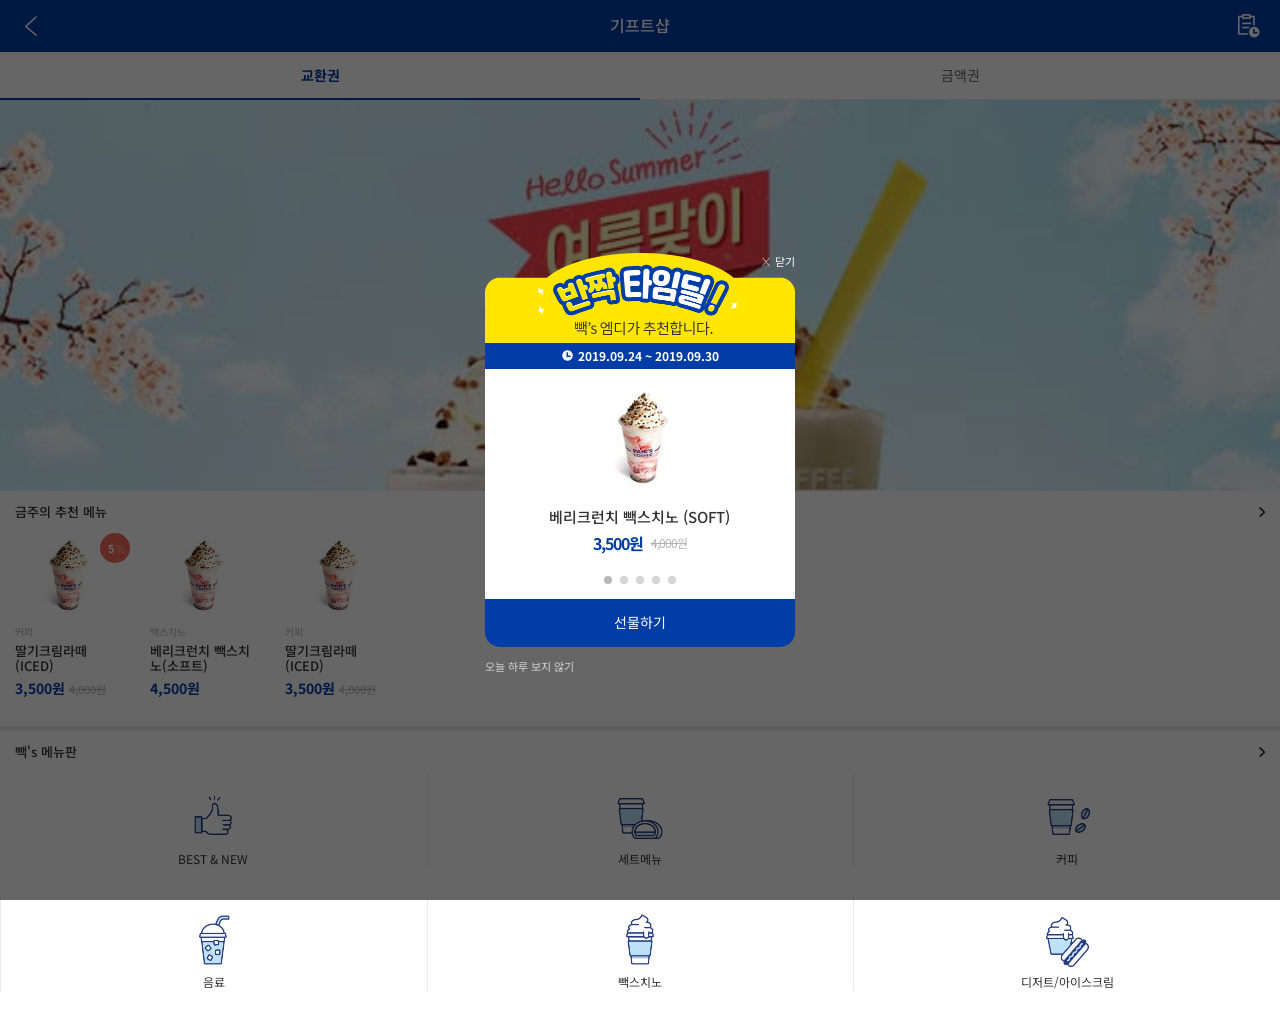
==== commit f88db7c6: "헤더 높이에 따라 마진값 변수 처리" ====
--- a/index.html
+++ b/index.html
@@ -71,10 +71,10 @@
     <!-- // 개발 js -->
 
 </head>
-<body>
+<body class="loading">
 
     <!-- 공통 헤더 -->
-    <header id="header" style="height: 62px;"><!-- 190923: 높이값 추가, 변수 처리 -->
+    <header id="header" style="height: 52px;"><!-- 190923: 높이값 추가, 변수 처리 -->
         <button class="btn btn-back" type="button"><img src="/images/ico_arrow_left.png" alt="뒤로 가기"></button>
         <h1>기프트샵</h1>
         <a href="history_list.html" class="btn btn-history"><img src="/images/ico_history.png" alt="구매 내역"></a>
@@ -82,10 +82,10 @@
     <!-- //공통 헤더 -->
 
     <!-- 메인페이지: main 클래스 필요 -->
-    <main id="main" class="main">
+    <main id="main" class="main" style="margin-top: 52px;"><!-- 191008: 마진값 추가, 변수 처리 -->
 
         <!-- 교환권, 금액권 탭 -->
-        <ul class="nav tabs nav-tabs" role="tablist">
+        <ul class="nav tabs nav-tabs" role="tablist" style="top: 52px"><!-- 191008: 위치값 추가, 변수 처리 -->
             <li class="nav-item">
                 <a class="nav-link" id="exchange-tab" data-toggle="tab" href="#exchange" role="tab" aria-controls="exchange" aria-selected="true">교환권</a>
             </li>
--- a/css/common/common.css
+++ b/css/common/common.css
@@ -3,17 +3,12 @@
   position: relative;
   margin: 0;
   padding: 0;
-}
-
-html {
-  border: 2px solid orange;
 }
 
 body {
   font-family: "Noto Sans KR", sans-serif;
   font-size: 13px;
   background: transparent;
-  border: 2px solid skyblue;
 }
 
 body.loading {
--- a/css/style.css
+++ b/css/style.css
@@ -2,7 +2,7 @@
 /* 메인 페이지 관련 */
 #main.main {
   position: relative;
-  height: calc(100% - 17.2222222222vw);
+  height: calc(100% - 62px);
   padding-top: 48px;
 }
 #main.main .tab-content {
@@ -99,7 +99,7 @@
 #main.main #exchange .category-list {
   overflow: auto;
   position: relative;
-  height: calc(100% - 11.6666666667vw);
+  height: 214px;
 }
 #main.main #exchange .category-list ul {
   position: relative;
@@ -142,6 +142,7 @@
 #main.main #exchange .category-list ul li a span {
   font-size: 12px;
   color: #333;
+  text-align: center;
 }
 #main.main #voucher .section .section-titlebar {
   border-bottom: 1px solid #e9e9e9;
@@ -156,14 +157,14 @@
 }
 #main.promotion .no-data,
 #main.voucher .no-data {
-  height: calc(100% - 17.2222222222vw - 8.3333333333vw - 8.3333333333vw - 11.1111111111vw - 17.2222222222vw - 13.3333333333vw);
+  height: calc(100% - 62px - 30px - 30px - 40px - 62px - 48px);
 }
 
 #main.recommend {
   padding-top: 30px;
 }
 #main.recommend .no-data {
-  height: calc(100% - 17.2222222222vw - 8.3333333333vw - 8.3333333333vw - 11.1111111111vw - 17.2222222222vw);
+  height: calc(100% - 62px - 30px - 30px - 40px - 62px);
 }
 
 #main.recommend,
@@ -384,9 +385,7 @@
   display: flex;
   flex-direction: column;
   justify-content: center;
-  height: 100px;
-  padding-left: 30px;
-  padding-right: 30px;
+  padding: 30px;
   font-size: 12px;
   line-height: 18px;
   color: #666;
@@ -417,6 +416,22 @@
 #main.product-details .company .terms {
   display: flex;
   align-items: center;
+}
+#main.product-details .company dl {
+  display: flex;
+  align-items: center;
+  margin-bottom: 0;
+}
+#main.product-details .company dl dt, #main.product-details .company dl dd {
+  margin: 0;
+  font-weight: normal;
+}
+#main.product-details .company dl dt:after {
+  margin-right: 3px;
+  content: ":";
+}
+#main.product-details .company address {
+  margin: 0;
 }
 #main.product-details .action {
   z-index: 1;
@@ -1114,7 +1129,7 @@
   padding-top: 30px;
 }
 .history .no-data {
-  height: calc(100% - 17.2222222222vw - 8.3333333333vw - 8.3333333333vw - 11.1111111111vw - 17.2222222222vw);
+  height: calc(100% - 62px - 30px - 30px - 40px - 62px);
 }
 .history .history-list ul {
   padding: 0;
@@ -1156,6 +1171,9 @@
   font-size: 10px;
   color: #999;
   font-weight: 900;
+}
+.history .history-item .history-body .history-category span {
+  color: #003da6;
 }
 .history .history-item .history-body .history-title {
   margin: 0 0 5px 0;
@@ -1250,22 +1268,19 @@
 }
 #main.history-details .product .order-info {
   position: relative;
-  height: 135px;
   border-radius: 20px;
   background: #fff;
   box-shadow: 0 4px 6px rgba(0, 0, 0, 0.1);
 }
 #main.history-details .product .order-info-wrapper {
   z-index: 1;
-  position: absolute;
+  position: relative;
   bottom: 0;
   left: 0;
   width: 100%;
-  height: 100%;
   border-radius: 20px;
   background: #fff;
-  padding-left: 30px;
-  padding-right: 30px;
+  padding: 20px 30px;
   display: flex;
   flex-direction: column;
   justify-content: center;
@@ -1286,6 +1301,8 @@
 }
 #main.history-details .product .order-info-wrapper dl dd {
   color: #333;
+  word-break: break-all;
+  width: calc(100% - 68px);
 }
 #main.history-details .product .order-info-wrapper dl dd b {
   font-weight: 900;
@@ -1391,6 +1408,22 @@
 #main.history-details .company .terms {
   display: flex;
   align-items: center;
+}
+#main.history-details .company dl {
+  display: flex;
+  align-items: center;
+  margin-bottom: 0;
+}
+#main.history-details .company dl dt, #main.history-details .company dl dd {
+  margin: 0;
+  font-weight: normal;
+}
+#main.history-details .company dl dt:after {
+  margin-right: 3px;
+  content: ":";
+}
+#main.history-details .company address {
+  margin: 0;
 }
 #main.history-details .action {
   border-top: 1px solid #f3f3f3;
@@ -1878,4 +1911,16 @@
   border-color: #003da6;
 }
 
+@media (min-height: 717px) {
+  #main.main #exchange .category-list {
+    height: 248px;
+  }
+  #main.main #exchange .category-list ul li {
+    padding-bottom: 28px;
+  }
+  #main.main #exchange .category-list ul li a {
+    padding-top: 18px;
+  }
+}
+
 /*# sourceMappingURL=style.css.map */
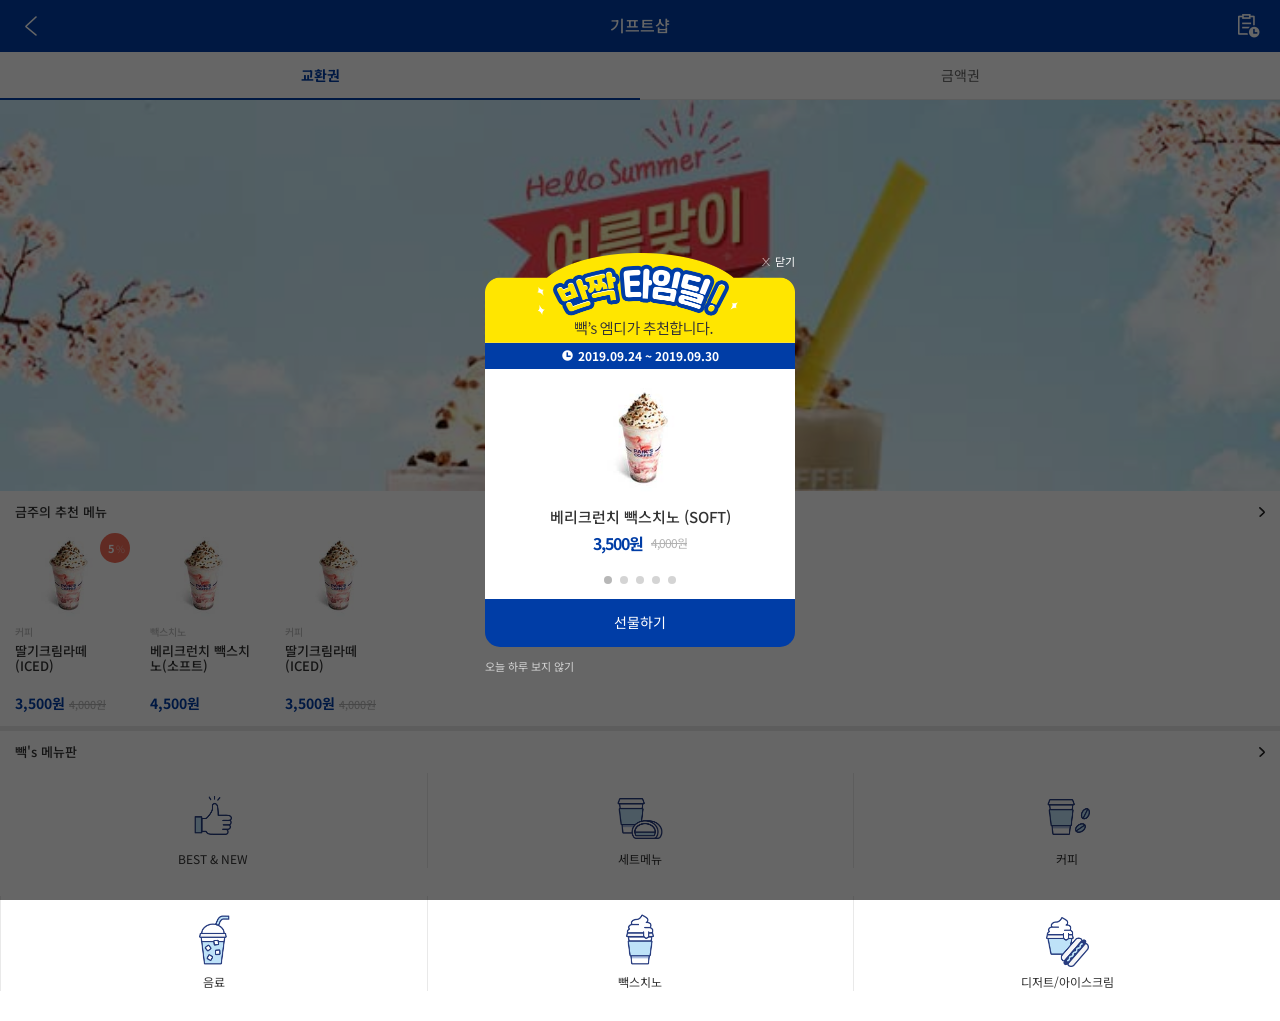
==== commit c5773c7e: "이용약관 본 내용으로 완료" ====
--- a/index.html
+++ b/index.html
@@ -71,7 +71,7 @@
     <!-- // 개발 js -->
 
 </head>
-<body class="loading">
+<body>
 
     <!-- 공통 헤더 -->
     <header id="header" style="height: 52px;"><!-- 190923: 높이값 추가, 변수 처리 -->
--- a/css/common/common.css
+++ b/css/common/common.css
@@ -119,14 +119,18 @@
   color: #bebebe;
 }
 #main .product-item .product-title {
+  overflow: hidden;
   margin: 5px 0 0;
   font-size: 13px;
   line-height: 15px;
   min-height: 30px;
   color: #333;
+  height: 45px;
 }
 #main .product-item .product-price {
-  margin: 5px 0 0;
+  position: absolute;
+  top: 172px;
+  margin: 0;
   font-size: 14px;
   font-weight: bold;
   color: #003da6;
--- a/css/style.css
+++ b/css/style.css
@@ -87,6 +87,9 @@
   padding: 0;
   float: left;
   width: 135px;
+}
+#main.main .product-list li .product-price {
+  top: 160px;
 }
 #main.main #exchange {
   position: relative;
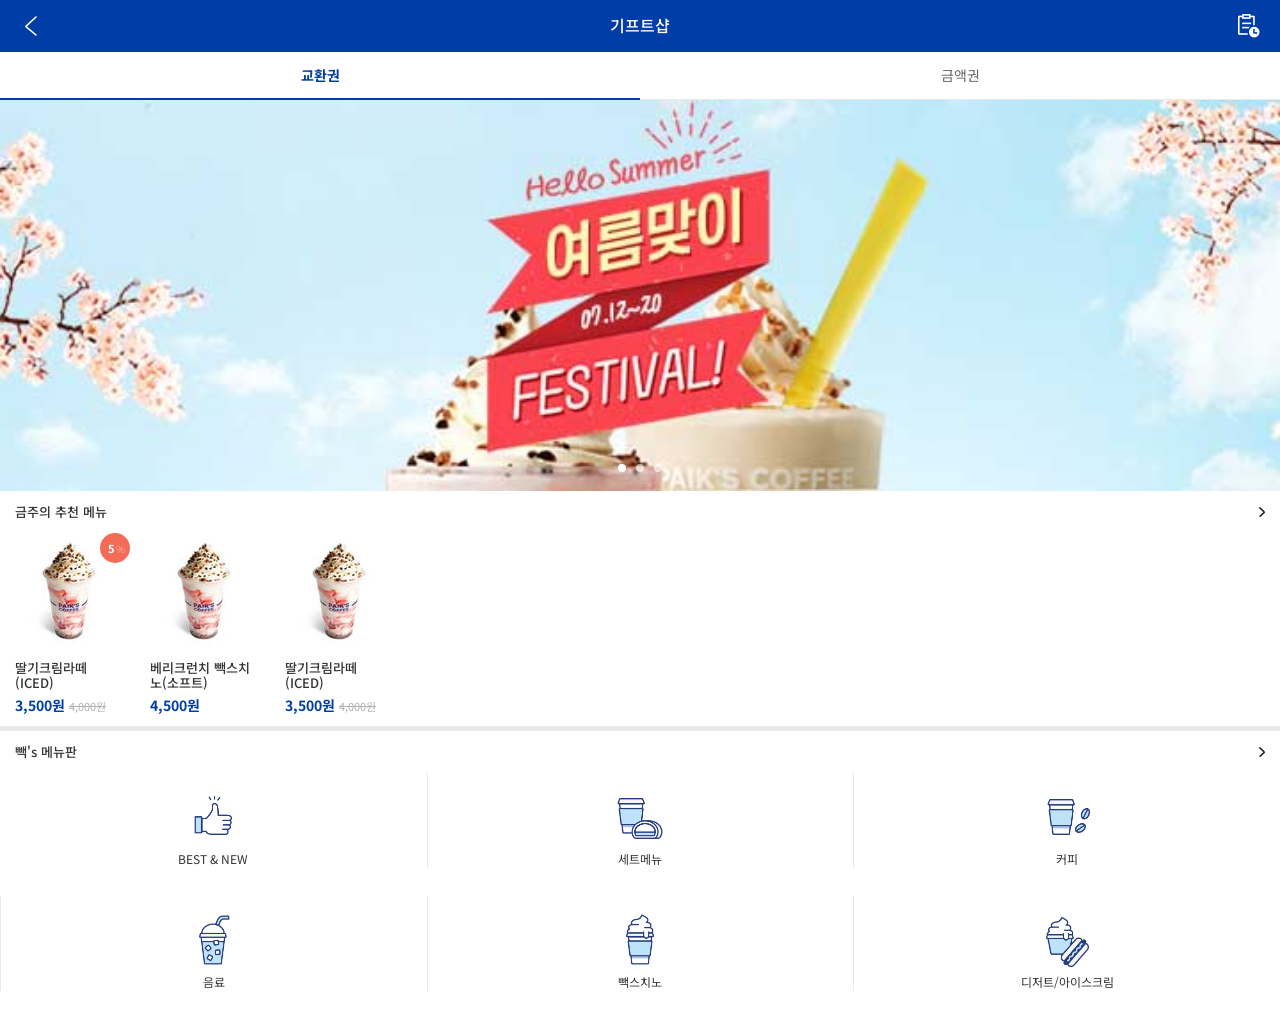
==== commit 405a8964: "[금액권] 클라이언트 수정사항 완료" ====
--- a/index.html
+++ b/index.html
@@ -49,7 +49,7 @@
             $(window).on('load', function() {
 
                 // 타임딜 모달 보이기
-                $('.timedeal-modal').modal('show');
+                // $('.timedeal-modal').modal('show');
 
                 timedealSwiper = new Swiper ('.timedeal-modal .swiper-container', {
                     loop: true,
@@ -281,11 +281,11 @@
                 </div>
                 <!-- //금액권 상단 배너 -->
 
-                <!-- 기프트샵 베스트5 -->
-                <section class="section top5">
+                <!-- 빽다방 금액권 -->
+                <section class="section">
                     <header class="section-titlebar">
                         <a href="voucher_list.html">
-                            <h4 class="section-title">기프트샵 베스트5</h4>
+                            <h4 class="section-title">빽다방</h4>
                             <img class="section-more" src="/images/ico_arrow_right.png" alt="더 보기">
                         </a>
                     </header>
@@ -294,73 +294,48 @@
                             <li>
                                 <a class="product-item" href="product_details.html">
                                     <div class="product-image">
-                                        <img src="/images/img_product_dummy.jpg">
-                                    </div>
-                                    <div class="product-body">
-                                        <h6 class="product-category">커피</h6>
-                                        <h4 class="product-title">딸기크림라떼 (ICED)</h4>
-                                        <p class="product-price">3,500원 <s>4,000원</s></p>
-                                    </div>
-                                </a>
-                            </li>
-                            <li>
-                                <a class="product-item" href="product_details.html">
-                                    <div class="product-image">
-                                        <img src="/images/img_product_dummy.jpg">
-                                    </div>
-                                    <div class="product-body">
-                                        <h6 class="product-category">빽스치노</h6>
-                                        <h4 class="product-title">베리크런치 빽스치노(소프트)</h4>
-                                        <p class="product-price">4,500원</p>
-                                    </div>
-                                </a>
-                            </li>
-                            <li>
-                                <a class="product-item" href="product_details.html">
-                                    <div class="product-image">
-                                        <img src="/images/img_product_dummy.jpg">
-                                    </div>
-                                    <div class="product-body">
-                                        <h6 class="product-category">커피</h6>
-                                        <h4 class="product-title">딸기크림라떼 (ICED)</h4>
-                                        <p class="product-price">3,500원 <s>4,000원</s></p>
-                                    </div>
-                                </a>
-                            </li>
-                            <li>
-                                <a class="product-item" href="product_details.html">
-                                    <div class="product-image">
-                                        <img src="/images/img_product_dummy.jpg">
-                                    </div>
-                                    <div class="product-body">
-                                        <h6 class="product-category">빽스치노</h6>
-                                        <h4 class="product-title">베리크런치 빽스치노(소프트)</h4>
-                                        <p class="product-price">4,500원</p>
-                                    </div>
-                                </a>
-                            </li>
-                            <li>
-                                <a class="product-item" href="product_details.html">
-                                    <div class="product-image">
-                                        <img src="/images/img_product_dummy.jpg">
-                                    </div>
-                                    <div class="product-body">
-                                        <h6 class="product-category">커피</h6>
-                                        <h4 class="product-title">딸기크림라떼 (ICED)</h4>
-                                        <p class="product-price">3,500원 <s>4,000원</s></p>
+                                        <img src="/images/img_voucher_dummy1.png">
+                                    </div>
+                                </a>
+                            </li>
+                            <li>
+                                <a class="product-item" href="product_details.html">
+                                    <div class="product-image">
+                                        <img src="/images/img_voucher_dummy2.png">
+                                    </div>
+                                </a>
+                            </li>
+                            <li>
+                                <a class="product-item" href="product_details.html">
+                                    <div class="product-image">
+                                        <img src="/images/img_voucher_dummy1.png">
+                                    </div>
+                                </a>
+                            </li>
+                            <li>
+                                <a class="product-item" href="product_details.html">
+                                    <div class="product-image">
+                                        <img src="/images/img_voucher_dummy2.png">
+                                    </div>
+                                </a>
+                            </li>
+                            <li>
+                                <a class="product-item" href="product_details.html">
+                                    <div class="product-image">
+                                        <img src="/images/img_voucher_dummy1.png">
                                     </div>
                                 </a>
                             </li>
                         </ul>
                     </div>
                 </section>
-                <!-- //기프트샵 베스트5 -->
+                <!-- //빽다방 금액권 -->
 
                 <!-- 축하 -->
-                <section class="section celebration">
+                <section class="section">
                     <header class="section-titlebar">
                         <a href="voucher_list.html">
-                            <h4 class="section-title">축하</h4>
+                            <h4 class="section-title">축하해요</h4>
                             <img class="section-more" src="/images/ico_arrow_right.png" alt="더 보기">
                         </a>
                     </header>
@@ -369,60 +344,35 @@
                             <li>
                                 <a class="product-item" href="product_details.html">
                                     <div class="product-image">
-                                        <img src="/images/img_product_dummy.jpg">
-                                    </div>
-                                    <div class="product-body">
-                                        <h6 class="product-category">커피</h6>
-                                        <h4 class="product-title">딸기크림라떼 (ICED)</h4>
-                                        <p class="product-price">3,500원 <s>4,000원</s></p>
-                                    </div>
-                                </a>
-                            </li>
-                            <li>
-                                <a class="product-item" href="product_details.html">
-                                    <div class="product-image">
-                                        <img src="/images/img_product_dummy.jpg">
-                                    </div>
-                                    <div class="product-body">
-                                        <h6 class="product-category">빽스치노</h6>
-                                        <h4 class="product-title">베리크런치 빽스치노(소프트)</h4>
-                                        <p class="product-price">4,500원</p>
-                                    </div>
-                                </a>
-                            </li>
-                            <li>
-                                <a class="product-item" href="product_details.html">
-                                    <div class="product-image">
-                                        <img src="/images/img_product_dummy.jpg">
-                                    </div>
-                                    <div class="product-body">
-                                        <h6 class="product-category">커피</h6>
-                                        <h4 class="product-title">딸기크림라떼 (ICED)</h4>
-                                        <p class="product-price">3,500원 <s>4,000원</s></p>
-                                    </div>
-                                </a>
-                            </li>
-                            <li>
-                                <a class="product-item" href="product_details.html">
-                                    <div class="product-image">
-                                        <img src="/images/img_product_dummy.jpg">
-                                    </div>
-                                    <div class="product-body">
-                                        <h6 class="product-category">빽스치노</h6>
-                                        <h4 class="product-title">베리크런치 빽스치노(소프트)</h4>
-                                        <p class="product-price">4,500원</p>
-                                    </div>
-                                </a>
-                            </li>
-                            <li>
-                                <a class="product-item" href="product_details.html">
-                                    <div class="product-image">
-                                        <img src="/images/img_product_dummy.jpg">
-                                    </div>
-                                    <div class="product-body">
-                                        <h6 class="product-category">커피</h6>
-                                        <h4 class="product-title">딸기크림라떼 (ICED)</h4>
-                                        <p class="product-price">3,500원 <s>4,000원</s></p>
+                                        <img src="/images/img_voucher_dummy1.png">
+                                    </div>
+                                </a>
+                            </li>
+                            <li>
+                                <a class="product-item" href="product_details.html">
+                                    <div class="product-image">
+                                        <img src="/images/img_voucher_dummy2.png">
+                                    </div>
+                                </a>
+                            </li>
+                            <li>
+                                <a class="product-item" href="product_details.html">
+                                    <div class="product-image">
+                                        <img src="/images/img_voucher_dummy1.png">
+                                    </div>
+                                </a>
+                            </li>
+                            <li>
+                                <a class="product-item" href="product_details.html">
+                                    <div class="product-image">
+                                        <img src="/images/img_voucher_dummy2.png">
+                                    </div>
+                                </a>
+                            </li>
+                            <li>
+                                <a class="product-item" href="product_details.html">
+                                    <div class="product-image">
+                                        <img src="/images/img_voucher_dummy1.png">
                                     </div>
                                 </a>
                             </li>
@@ -431,11 +381,11 @@
                 </section>
                 <!-- //축하 -->
 
-                <!-- 사랑 -->
-                <section class="section love">
+                <!-- 감사 -->
+                <section class="section">
                     <header class="section-titlebar">
                         <a href="voucher_list.html">
-                            <h4 class="section-title">사랑</h4>
+                            <h4 class="section-title">감사해요</h4>
                             <img class="section-more" src="/images/ico_arrow_right.png" alt="더 보기">
                         </a>
                     </header>
@@ -444,60 +394,35 @@
                             <li>
                                 <a class="product-item" href="product_details.html">
                                     <div class="product-image">
-                                        <img src="/images/img_product_dummy.jpg">
-                                    </div>
-                                    <div class="product-body">
-                                        <h6 class="product-category">커피</h6>
-                                        <h4 class="product-title">딸기크림라떼 (ICED)</h4>
-                                        <p class="product-price">3,500원 <s>4,000원</s></p>
-                                    </div>
-                                </a>
-                            </li>
-                            <li>
-                                <a class="product-item" href="product_details.html">
-                                    <div class="product-image">
-                                        <img src="/images/img_product_dummy.jpg">
-                                    </div>
-                                    <div class="product-body">
-                                        <h6 class="product-category">빽스치노</h6>
-                                        <h4 class="product-title">베리크런치 빽스치노(소프트)</h4>
-                                        <p class="product-price">4,500원</p>
-                                    </div>
-                                </a>
-                            </li>
-                            <li>
-                                <a class="product-item" href="product_details.html">
-                                    <div class="product-image">
-                                        <img src="/images/img_product_dummy.jpg">
-                                    </div>
-                                    <div class="product-body">
-                                        <h6 class="product-category">커피</h6>
-                                        <h4 class="product-title">딸기크림라떼 (ICED)</h4>
-                                        <p class="product-price">3,500원 <s>4,000원</s></p>
-                                    </div>
-                                </a>
-                            </li>
-                            <li>
-                                <a class="product-item" href="product_details.html">
-                                    <div class="product-image">
-                                        <img src="/images/img_product_dummy.jpg">
-                                    </div>
-                                    <div class="product-body">
-                                        <h6 class="product-category">빽스치노</h6>
-                                        <h4 class="product-title">베리크런치 빽스치노(소프트)</h4>
-                                        <p class="product-price">4,500원</p>
-                                    </div>
-                                </a>
-                            </li>
-                            <li>
-                                <a class="product-item" href="product_details.html">
-                                    <div class="product-image">
-                                        <img src="/images/img_product_dummy.jpg">
-                                    </div>
-                                    <div class="product-body">
-                                        <h6 class="product-category">커피</h6>
-                                        <h4 class="product-title">딸기크림라떼 (ICED)</h4>
-                                        <p class="product-price">3,500원 <s>4,000원</s></p>
+                                        <img src="/images/img_voucher_dummy1.png">
+                                    </div>
+                                </a>
+                            </li>
+                            <li>
+                                <a class="product-item" href="product_details.html">
+                                    <div class="product-image">
+                                        <img src="/images/img_voucher_dummy2.png">
+                                    </div>
+                                </a>
+                            </li>
+                            <li>
+                                <a class="product-item" href="product_details.html">
+                                    <div class="product-image">
+                                        <img src="/images/img_voucher_dummy1.png">
+                                    </div>
+                                </a>
+                            </li>
+                            <li>
+                                <a class="product-item" href="product_details.html">
+                                    <div class="product-image">
+                                        <img src="/images/img_voucher_dummy2.png">
+                                    </div>
+                                </a>
+                            </li>
+                            <li>
+                                <a class="product-item" href="product_details.html">
+                                    <div class="product-image">
+                                        <img src="/images/img_voucher_dummy1.png">
                                     </div>
                                 </a>
                             </li>
@@ -506,11 +431,11 @@
                 </section>
                 <!-- //사랑 -->
 
-                <!-- 기념 -->
-                <section class="section love">
+                <!-- 힘내세요 -->
+                <section class="section">
                     <header class="section-titlebar">
                         <a href="voucher_list.html">
-                            <h4 class="section-title">기념</h4>
+                            <h4 class="section-title">힘내세요</h4>
                             <img class="section-more" src="/images/ico_arrow_right.png" alt="더 보기">
                         </a>
                     </header>
@@ -519,67 +444,42 @@
                             <li>
                                 <a class="product-item" href="product_details.html">
                                     <div class="product-image">
-                                        <img src="/images/img_product_dummy.jpg">
-                                    </div>
-                                    <div class="product-body">
-                                        <h6 class="product-category">커피</h6>
-                                        <h4 class="product-title">딸기크림라떼 (ICED)</h4>
-                                        <p class="product-price">3,500원 <s>4,000원</s></p>
-                                    </div>
-                                </a>
-                            </li>
-                            <li>
-                                <a class="product-item" href="product_details.html">
-                                    <div class="product-image">
-                                        <img src="/images/img_product_dummy.jpg">
-                                    </div>
-                                    <div class="product-body">
-                                        <h6 class="product-category">빽스치노</h6>
-                                        <h4 class="product-title">베리크런치 빽스치노(소프트)</h4>
-                                        <p class="product-price">4,500원</p>
-                                    </div>
-                                </a>
-                            </li>
-                            <li>
-                                <a class="product-item" href="product_details.html">
-                                    <div class="product-image">
-                                        <img src="/images/img_product_dummy.jpg">
-                                    </div>
-                                    <div class="product-body">
-                                        <h6 class="product-category">커피</h6>
-                                        <h4 class="product-title">딸기크림라떼 (ICED)</h4>
-                                        <p class="product-price">3,500원 <s>4,000원</s></p>
-                                    </div>
-                                </a>
-                            </li>
-                            <li>
-                                <a class="product-item" href="product_details.html">
-                                    <div class="product-image">
-                                        <img src="/images/img_product_dummy.jpg">
-                                    </div>
-                                    <div class="product-body">
-                                        <h6 class="product-category">빽스치노</h6>
-                                        <h4 class="product-title">베리크런치 빽스치노(소프트)</h4>
-                                        <p class="product-price">4,500원</p>
-                                    </div>
-                                </a>
-                            </li>
-                            <li>
-                                <a class="product-item" href="product_details.html">
-                                    <div class="product-image">
-                                        <img src="/images/img_product_dummy.jpg">
-                                    </div>
-                                    <div class="product-body">
-                                        <h6 class="product-category">커피</h6>
-                                        <h4 class="product-title">딸기크림라떼 (ICED)</h4>
-                                        <p class="product-price">3,500원 <s>4,000원</s></p>
+                                        <img src="/images/img_voucher_dummy1.png">
+                                    </div>
+                                </a>
+                            </li>
+                            <li>
+                                <a class="product-item" href="product_details.html">
+                                    <div class="product-image">
+                                        <img src="/images/img_voucher_dummy2.png">
+                                    </div>
+                                </a>
+                            </li>
+                            <li>
+                                <a class="product-item" href="product_details.html">
+                                    <div class="product-image">
+                                        <img src="/images/img_voucher_dummy1.png">
+                                    </div>
+                                </a>
+                            </li>
+                            <li>
+                                <a class="product-item" href="product_details.html">
+                                    <div class="product-image">
+                                        <img src="/images/img_voucher_dummy2.png">
+                                    </div>
+                                </a>
+                            </li>
+                            <li>
+                                <a class="product-item" href="product_details.html">
+                                    <div class="product-image">
+                                        <img src="/images/img_voucher_dummy1.png">
                                     </div>
                                 </a>
                             </li>
                         </ul>
                     </div>
                 </section>
-                <!-- //기념 -->
+                <!-- //힘내세요 -->
 
             </div>
             <!-- //금액권 탭 내용 -->
--- a/css/common/common.css
+++ b/css/common/common.css
@@ -98,15 +98,13 @@
   background: #fff;
 }
 #main .product-item .product-body {
-  padding: 8px 15px 8px 15px;
-  height: 108px;
+  padding: 5px 15px 10px 15px;
 }
 #main .product-item .product-image {
   display: flex;
   justify-content: center;
   align-items: center;
-  width: 135px;
-  height: 85px;
+  height: 117px;
 }
 #main .product-item .product-image img {
   display: block;
@@ -114,6 +112,7 @@
   height: 100%;
 }
 #main .product-item .product-category {
+  display: none;
   margin: 0;
   font-size: 10px;
   color: #bebebe;
@@ -123,14 +122,12 @@
   margin: 5px 0 0;
   font-size: 13px;
   line-height: 15px;
-  min-height: 30px;
   color: #333;
-  height: 45px;
+  height: 30px;
 }
 #main .product-item .product-price {
-  position: absolute;
-  top: 172px;
-  margin: 0;
+  margin: 5px 0 0 0;
+  height: 21px;
   font-size: 14px;
   font-weight: bold;
   color: #003da6;
@@ -208,6 +205,10 @@
   overflow: auto;
   width: 100%;
   height: 48px;
+  -ms-overflow-style: none;
+}
+#main .category-tabs::-webkit-scrollbar {
+  display: none;
 }
 #main .category-tabs .tabs {
   position: relative;
--- a/css/style.css
+++ b/css/style.css
@@ -150,19 +150,28 @@
 #main.main #voucher .section .section-titlebar {
   border-bottom: 1px solid #e9e9e9;
 }
-#main.main #voucher .section.top5 .section-titlebar {
-  border-bottom: 0;
+#main.main #voucher .section .product-item .product-image {
+  height: auto;
+  padding: 10px;
+}
+#main.main #voucher .section .product-item .product-image img {
+  width: 100%;
+  height: auto;
 }
 
-#main.promotion,
-#main.voucher {
-  padding-top: 78px;
-}
 #main.promotion .no-data,
 #main.voucher .no-data {
   height: calc(100% - 62px - 30px - 30px - 40px - 62px - 48px);
 }
 
+#main.promotion {
+  padding-top: 78px;
+}
+
+#main.voucher {
+  padding-top: 8px;
+}
+
 #main.recommend {
   padding-top: 30px;
 }
@@ -171,26 +180,21 @@
 }
 
 #main.recommend,
-#main.promotion,
-#main.voucher {
+#main.promotion {
   background: #e9e9e9;
 }
 #main.recommend:before, #main.recommend:after,
 #main.promotion:before,
-#main.promotion:after,
-#main.voucher:before,
-#main.voucher:after {
+#main.promotion:after {
   content: " ";
   display: flex;
 }
 #main.recommend .sorter,
-#main.promotion .sorter,
-#main.voucher .sorter {
+#main.promotion .sorter {
   margin-bottom: 25px;
 }
 #main.recommend .product-list ul,
-#main.promotion .product-list ul,
-#main.voucher .product-list ul {
+#main.promotion .product-list ul {
   display: flex;
   flex-wrap: wrap;
   margin: 0;
@@ -198,54 +202,46 @@
   list-style: none;
 }
 #main.recommend .product-list li,
-#main.promotion .product-list li,
-#main.voucher .product-list li {
-  padding: 8px;
+#main.promotion .product-list li {
+  padding: 2px;
   width: 50%;
 }
 #main.recommend .product-list li .product-item,
-#main.promotion .product-list li .product-item,
-#main.voucher .product-list li .product-item {
+#main.promotion .product-list li .product-item {
   box-shadow: 0 4px 6px rgba(0, 0, 0, 0.1);
 }
 #main.recommend .product-list li .product-image,
-#main.promotion .product-list li .product-image,
-#main.voucher .product-list li .product-image {
+#main.promotion .product-list li .product-image {
   margin-top: 12px;
+  margin-bottom: 12px;
   margin-left: auto;
   margin-right: auto;
 }
 #main.recommend .product-list li .flag,
-#main.promotion .product-list li .flag,
-#main.voucher .product-list li .flag {
+#main.promotion .product-list li .flag {
   top: 5px;
   right: 5px;
 }
 #main.recommend #category-list,
-#main.promotion #category-list,
-#main.voucher #category-list {
+#main.promotion #category-list {
   background: rgba(0, 0, 0, 0.6);
 }
 #main.recommend #category-list .modal-header .modal-title,
-#main.promotion #category-list .modal-header .modal-title,
-#main.voucher #category-list .modal-header .modal-title {
+#main.promotion #category-list .modal-header .modal-title {
   font-size: 16px;
 }
 #main.recommend #category-list .modal-body ul,
-#main.promotion #category-list .modal-body ul,
-#main.voucher #category-list .modal-body ul {
+#main.promotion #category-list .modal-body ul {
   list-style: none;
   padding: 0 15px;
   margin: 0;
 }
 #main.recommend #category-list .modal-body ul li + li,
-#main.promotion #category-list .modal-body ul li + li,
-#main.voucher #category-list .modal-body ul li + li {
+#main.promotion #category-list .modal-body ul li + li {
   border-top: 1px solid #e9e9e9;
 }
 #main.recommend #category-list .modal-body ul li a,
-#main.promotion #category-list .modal-body ul li a,
-#main.voucher #category-list .modal-body ul li a {
+#main.promotion #category-list .modal-body ul li a {
   display: flex;
   justify-content: center;
   align-items: center;
@@ -255,10 +251,25 @@
   text-decoration: none;
 }
 #main.recommend #category-list .modal-body ul li a.active,
-#main.promotion #category-list .modal-body ul li a.active,
-#main.voucher #category-list .modal-body ul li a.active {
+#main.promotion #category-list .modal-body ul li a.active {
   font-weight: bold;
   color: #003da6;
+}
+
+#main.voucher .voucher-list {
+  padding-left: calc(86px / 2);
+  padding-right: calc(86px / 2);
+}
+#main.voucher .voucher-list ul {
+  list-style: none;
+  padding: 0;
+}
+#main.voucher .voucher-list ul li {
+  padding-top: calc(25px / 2);
+  padding-bottom: calc(25px / 2);
+}
+#main.voucher .voucher-list .voucher-item img {
+  width: 100%;
 }
 
 #main.product-details {
@@ -276,14 +287,14 @@
   position: absolute;
   top: 20px;
   right: 20px;
-  width: 35px;
-  height: 35px;
+  width: 70px;
+  height: 70px;
 }
 #main.product-details .coupon .coupon-wrapper .flag b {
+  font-size: 18px;
+}
+#main.product-details .coupon .coupon-wrapper .flag b small {
   font-size: 14px;
-}
-#main.product-details .coupon .coupon-wrapper .flag small {
-  font-size: 10px;
 }
 #main.product-details .coupon .coupon-info {
   padding: 18px;
@@ -332,6 +343,67 @@
   font-size: 10px;
   line-height: 20px;
   color: #b2b2b2;
+}
+#main.product-details .coupon .coupon-type {
+  position: relative;
+  height: calc(268px / 2);
+  border-radius: 20px;
+  background: #fff;
+  box-shadow: 0 4px 6px rgba(0, 0, 0, 0.1);
+}
+#main.product-details .coupon .coupon-type-wrapper {
+  z-index: 1;
+  position: absolute;
+  bottom: 0;
+  left: 0;
+  width: 100%;
+  height: 100%;
+  border-radius: 20px;
+  background: #fff;
+  display: flex;
+  flex-direction: column;
+  justify-content: center;
+  border-top: 1px dashed #b6e0fd;
+  padding: calc((45px - 10px) / 2);
+}
+#main.product-details .coupon .coupon-type-wrapper h6 {
+  margin-bottom: calc(15px / 2);
+  padding-left: calc(30px / 2);
+  font-size: calc(24px / 2);
+  color: #666;
+}
+#main.product-details .coupon .coupon-type-wrapper ul {
+  display: flex;
+  flex-wrap: wrap;
+}
+#main.product-details .coupon .coupon-type-wrapper ul li {
+  padding: calc(10px / 2);
+  width: 50%;
+}
+#main.product-details .coupon .coupon-type-wrapper ul li .coupon-type-item {
+  padding: calc(6px / 2);
+  display: flex;
+  align-items: center;
+  border: 1px solid #e9e9e9;
+  height: calc(55px / 2);
+  color: #333;
+  text-decoration: none;
+}
+#main.product-details .coupon .coupon-type-wrapper ul li .coupon-type-item.selected {
+  border: 1px solid #333;
+}
+#main.product-details .coupon .coupon-type-wrapper ul li .coupon-type-item .discount {
+  width: calc(60px / 2);
+  height: calc(40px / 2);
+  background: #ffe300;
+  font-size: calc(20px / 2);
+  display: flex;
+  align-items: center;
+  justify-content: center;
+}
+#main.product-details .coupon .coupon-type-wrapper ul li .coupon-type-item .price {
+  text-align: center;
+  flex: 1;
 }
 #main.product-details .coupon .coupon-share {
   position: relative;
@@ -472,6 +544,30 @@
   color: #003da6;
   box-shadow: none;
 }
+#main.product-details .details .details-price {
+  padding: 0 calc(30px / 2);
+}
+#main.product-details .details .details-price dl {
+  background: #fff;
+  display: flex;
+  justify-content: space-between;
+  padding: calc(30px / 2);
+}
+#main.product-details .details .details-price dl + dl {
+  border-top: 1px solid #e9e9e9;
+}
+#main.product-details .details .details-price dl dt {
+  font-weight: normal;
+  color: #666;
+}
+#main.product-details .details .details-price dl dd {
+  color: #333;
+}
+#main.product-details .details .details-price dl dd .discount {
+  color: #003da6;
+  font-size: calc(20px / 2);
+  margin-right: calc(20px / 2);
+}
 #main.product-details .details .details-summary .details-body {
   padding: 25px 30px !important;
 }
@@ -636,6 +732,9 @@
   font-size: 12px;
   font-weight: normal;
 }
+#main.gift .confirm .confirm-info .confirm-title-area {
+  flex: 1;
+}
 #main.gift .confirm .confirm-counter {
   position: relative;
   height: 86px;
@@ -838,6 +937,101 @@
   background-repeat: repeat-x;
   background-size: auto 100%;
 }
+#main.gift .reservation {
+  padding: 0 15px 15px 15px;
+  background: #e9e9e9;
+}
+#main.gift .reservation .reservation-wrapper {
+  padding-left: 15px;
+  padding-right: 15px;
+  padding-bottom: 0;
+  background: #fff;
+  border-radius: 15px;
+  box-shadow: 0 4px 6px rgba(0, 0, 0, 0.1);
+}
+#main.gift .reservation .reservation-wrapper .form-control {
+  padding-left: 18px;
+  padding-right: 18px;
+  min-height: 40px;
+  border-radius: 15px;
+  border: 1px solid #e3c60d;
+  box-shadow: none;
+  font-size: 12px;
+  color: #333;
+  min-width: auto;
+  transition: none;
+  line-height: calc(40px - 2px - (.375rem * 2));
+  display: flex;
+  align-items: center;
+  vertical-align: middle;
+}
+#main.gift .reservation .reservation-wrapper .form-control::placeholder {
+  color: #b2b2b2;
+  font-size: 12px;
+}
+#main.gift .reservation .reservation-row {
+  padding-top: 5px;
+  padding-bottom: 5px;
+}
+#main.gift .reservation .reservation-col {
+  padding-left: 5px;
+  padding-right: 5px;
+}
+#main.gift .reservation .reservation-header {
+  display: flex;
+  justify-content: space-between;
+  align-items: center;
+  padding-top: 13px;
+  padding-left: 13px;
+  padding-right: 13px;
+  padding-bottom: 13px;
+  height: 45px;
+}
+#main.gift .reservation .reservation-header h4 {
+  margin: 0;
+  font-size: 12px;
+  color: #666;
+  font-weight: normal;
+}
+#main.gift .reservation .reservation-header .custom-switch {
+  padding-left: 40px;
+}
+#main.gift .reservation .reservation-header .custom-switch .custom-control-label:before {
+  width: 38px;
+  height: 20px;
+  box-shadow: none !important;
+  border-radius: 10px;
+  top: 0;
+  left: -38px;
+  border: 0;
+  background: #e9e9e9;
+}
+#main.gift .reservation .reservation-header .custom-switch .custom-control-label:after {
+  width: 18px;
+  height: 18px;
+  border-radius: 50%;
+  top: 1px;
+  left: -37px;
+  background: #fff;
+  box-shadow: 0px 1px 5px rgba(0, 0, 0, 0.16);
+}
+#main.gift .reservation .reservation-header .custom-switch .custom-control-input:checked + .custom-control-label:before {
+  background: #fbe032;
+}
+#main.gift .reservation .reservation-header .custom-switch .custom-control-input:checked + .custom-control-label:after {
+  left: -31px;
+}
+#main.gift .reservation .reservation-body {
+  padding-bottom: 15px;
+}
+#main.gift .reservation .reservation-body.row {
+  margin-left: -5px;
+  margin-right: -5px;
+}
+#main.gift .reservation .reservation-body .col {
+  padding-left: 5px;
+  padding-right: 5px;
+}
 #main.gift .action {
   position: fixed;
   bottom: 0;
@@ -902,6 +1096,11 @@
   font-weight: 900;
   color: #003da6;
 }
+#main.gift .pay-info dl dd .discount {
+  color: #003da6;
+  font-size: calc(20px / 2);
+  margin-right: calc(20px / 2);
+}
 #main.gift .pay-info dl + dl {
   border-top: 1px solid #e9e9e9;
 }
@@ -965,6 +1164,9 @@
   font-weight: 900;
   text-align: center;
 }
+#main.gift .complete .complete-body .reservation-datetime {
+  text-align: center;
+}
 #main.gift .complete .complete-body ul {
   margin: 0;
   padding: 0;
@@ -1144,6 +1346,7 @@
   padding-right: 15px;
 }
 .history .history-item {
+  position: relative;
   overflow: hidden;
   display: flex;
   background: #fff;
@@ -1190,7 +1393,6 @@
   font-size: 10px;
 }
 .history .history-item .history-body .history-expire {
-  display: flex;
   margin-bottom: 10px;
   color: #666;
   font-size: 10px;
@@ -1204,6 +1406,31 @@
   font-size: 10px;
   color: #333;
   border-radius: 8px;
+}
+.history .history-item .history-body .reservation-icon {
+  position: absolute;
+  top: calc(25px / 2);
+  right: calc(30px / 2);
+  width: calc(40px / 2);
+  height: calc(45px / 2);
+}
+.history .history-item .history-body .history-reservation {
+  margin-bottom: 10px;
+  color: #666;
+  font-size: 10px;
+}
+.history .history-item .history-body .history-reservation span {
+  margin-right: 10px;
+}
+.history .history-item .history-body .history-reservation .r-day {
+  padding-left: 8px;
+  padding-right: 8px;
+  height: 15px;
+  background: #f36c58;
+  font-size: 10px;
+  color: #333;
+  border-radius: 8px;
+  color: #fff;
 }
 .history .history-item .history-body .history-price {
   display: flex;
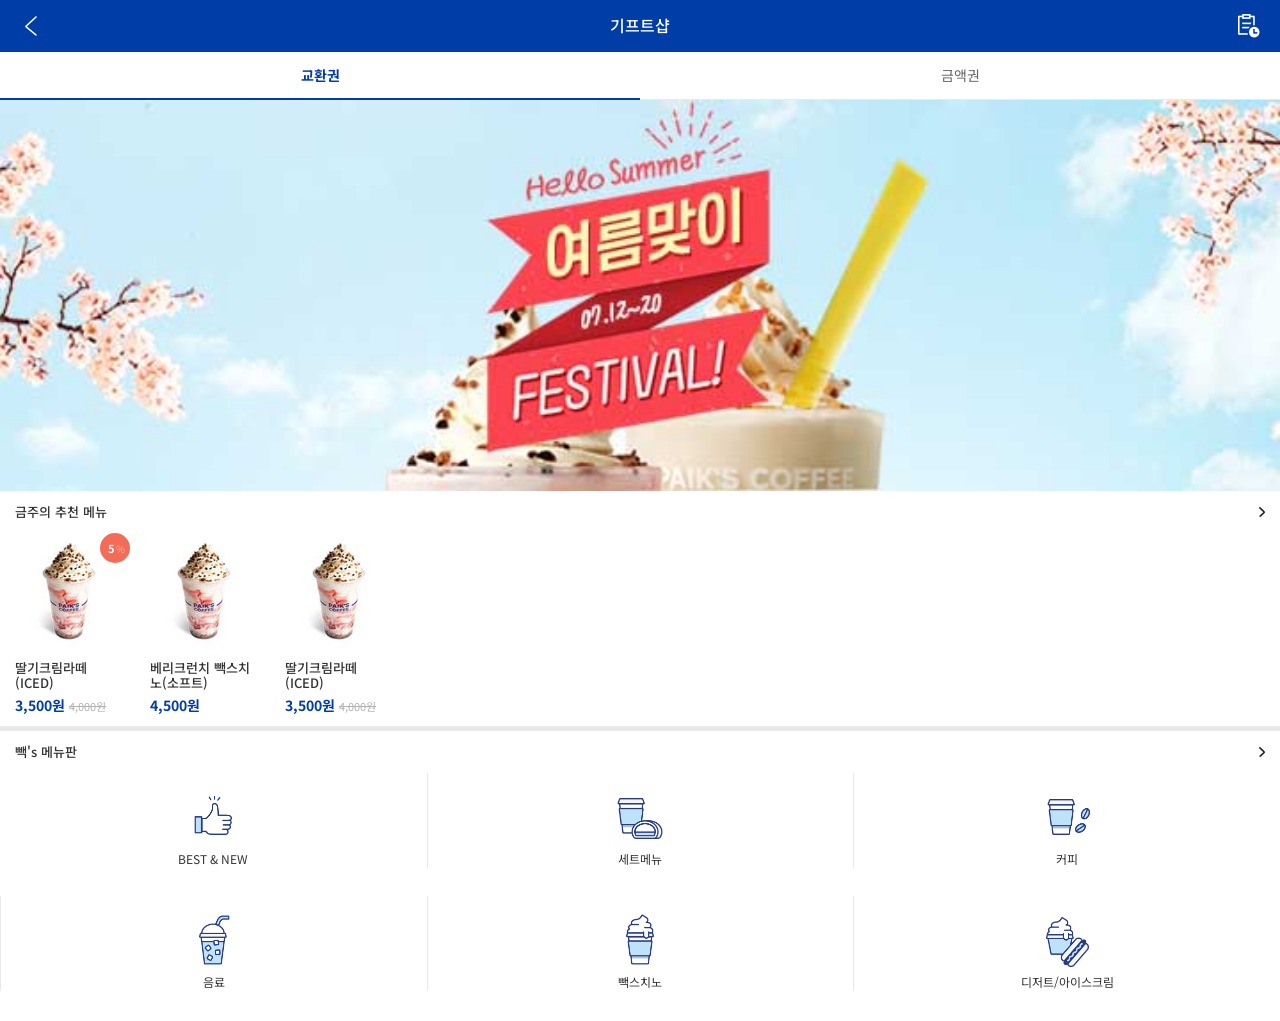
==== commit 1f099056: "[금액권] 1차 완료" ====
--- a/index.html
+++ b/index.html
@@ -108,7 +108,7 @@
                                 <img src="/images/img_banner_dummy.jpg">
                             </a>
                         </div>
-                        <div class="swiper-slide">
+                        <!-- <div class="swiper-slide">
                             <a href="#">
                                 <img src="/images/img_banner_dummy.jpg">
                             </a>
@@ -117,7 +117,7 @@
                             <a href="#">
                                 <img src="/images/img_banner_dummy.jpg">
                             </a>
-                        </div>
+                        </div> -->
                     </div>
                     <div class="swiper-pagination"></div>
                 </div>
@@ -271,11 +271,11 @@
                                 <img src="/images/img_banner_dummy2.jpg">
                             </a>
                         </div>
-                        <div class="swiper-slide">
+                        <!-- <div class="swiper-slide">
                             <a href="#">
                                 <img src="/images/img_banner_dummy2.jpg">
                             </a>
-                        </div>
+                        </div> -->
                     </div>
                     <div class="swiper-pagination"></div>
                 </div>
@@ -289,40 +289,12 @@
                             <img class="section-more" src="/images/ico_arrow_right.png" alt="더 보기">
                         </a>
                     </header>
-                    <div class="product-list">
+                    <div class="product-list" style="width: calc(135px * 1)">
                         <ul>
                             <li>
                                 <a class="product-item" href="product_details.html">
                                     <div class="product-image">
-                                        <img src="/images/img_voucher_dummy1.png">
-                                    </div>
-                                </a>
-                            </li>
-                            <li>
-                                <a class="product-item" href="product_details.html">
-                                    <div class="product-image">
-                                        <img src="/images/img_voucher_dummy2.png">
-                                    </div>
-                                </a>
-                            </li>
-                            <li>
-                                <a class="product-item" href="product_details.html">
-                                    <div class="product-image">
-                                        <img src="/images/img_voucher_dummy1.png">
-                                    </div>
-                                </a>
-                            </li>
-                            <li>
-                                <a class="product-item" href="product_details.html">
-                                    <div class="product-image">
-                                        <img src="/images/img_voucher_dummy2.png">
-                                    </div>
-                                </a>
-                            </li>
-                            <li>
-                                <a class="product-item" href="product_details.html">
-                                    <div class="product-image">
-                                        <img src="/images/img_voucher_dummy1.png">
+                                        <img src="/images/img_voucher_paikdabang.png">
                                     </div>
                                 </a>
                             </li>
@@ -344,35 +316,35 @@
                             <li>
                                 <a class="product-item" href="product_details.html">
                                     <div class="product-image">
-                                        <img src="/images/img_voucher_dummy1.png">
-                                    </div>
-                                </a>
-                            </li>
-                            <li>
-                                <a class="product-item" href="product_details.html">
-                                    <div class="product-image">
-                                        <img src="/images/img_voucher_dummy2.png">
-                                    </div>
-                                </a>
-                            </li>
-                            <li>
-                                <a class="product-item" href="product_details.html">
-                                    <div class="product-image">
-                                        <img src="/images/img_voucher_dummy1.png">
-                                    </div>
-                                </a>
-                            </li>
-                            <li>
-                                <a class="product-item" href="product_details.html">
-                                    <div class="product-image">
-                                        <img src="/images/img_voucher_dummy2.png">
-                                    </div>
-                                </a>
-                            </li>
-                            <li>
-                                <a class="product-item" href="product_details.html">
-                                    <div class="product-image">
-                                        <img src="/images/img_voucher_dummy1.png">
+                                        <img src="/images/img_voucher_congratulate1.png">
+                                    </div>
+                                </a>
+                            </li>
+                            <li>
+                                <a class="product-item" href="product_details.html">
+                                    <div class="product-image">
+                                        <img src="/images/img_voucher_congratulate2.png">
+                                    </div>
+                                </a>
+                            </li>
+                            <li>
+                                <a class="product-item" href="product_details.html">
+                                    <div class="product-image">
+                                        <img src="/images/img_voucher_congratulate3.png">
+                                    </div>
+                                </a>
+                            </li>
+                            <li>
+                                <a class="product-item" href="product_details.html">
+                                    <div class="product-image">
+                                        <img src="/images/img_voucher_congratulate1.png">
+                                    </div>
+                                </a>
+                            </li>
+                            <li>
+                                <a class="product-item" href="product_details.html">
+                                    <div class="product-image">
+                                        <img src="/images/img_voucher_congratulate2.png">
                                     </div>
                                 </a>
                             </li>
@@ -394,35 +366,35 @@
                             <li>
                                 <a class="product-item" href="product_details.html">
                                     <div class="product-image">
-                                        <img src="/images/img_voucher_dummy1.png">
-                                    </div>
-                                </a>
-                            </li>
-                            <li>
-                                <a class="product-item" href="product_details.html">
-                                    <div class="product-image">
-                                        <img src="/images/img_voucher_dummy2.png">
-                                    </div>
-                                </a>
-                            </li>
-                            <li>
-                                <a class="product-item" href="product_details.html">
-                                    <div class="product-image">
-                                        <img src="/images/img_voucher_dummy1.png">
-                                    </div>
-                                </a>
-                            </li>
-                            <li>
-                                <a class="product-item" href="product_details.html">
-                                    <div class="product-image">
-                                        <img src="/images/img_voucher_dummy2.png">
-                                    </div>
-                                </a>
-                            </li>
-                            <li>
-                                <a class="product-item" href="product_details.html">
-                                    <div class="product-image">
-                                        <img src="/images/img_voucher_dummy1.png">
+                                        <img src="/images/img_voucher_thanks1.png">
+                                    </div>
+                                </a>
+                            </li>
+                            <li>
+                                <a class="product-item" href="product_details.html">
+                                    <div class="product-image">
+                                        <img src="/images/img_voucher_thanks2.png">
+                                    </div>
+                                </a>
+                            </li>
+                            <li>
+                                <a class="product-item" href="product_details.html">
+                                    <div class="product-image">
+                                        <img src="/images/img_voucher_thanks3.png">
+                                    </div>
+                                </a>
+                            </li>
+                            <li>
+                                <a class="product-item" href="product_details.html">
+                                    <div class="product-image">
+                                        <img src="/images/img_voucher_thanks1.png">
+                                    </div>
+                                </a>
+                            </li>
+                            <li>
+                                <a class="product-item" href="product_details.html">
+                                    <div class="product-image">
+                                        <img src="/images/img_voucher_thanks2.png">
                                     </div>
                                 </a>
                             </li>
@@ -444,35 +416,35 @@
                             <li>
                                 <a class="product-item" href="product_details.html">
                                     <div class="product-image">
-                                        <img src="/images/img_voucher_dummy1.png">
-                                    </div>
-                                </a>
-                            </li>
-                            <li>
-                                <a class="product-item" href="product_details.html">
-                                    <div class="product-image">
-                                        <img src="/images/img_voucher_dummy2.png">
-                                    </div>
-                                </a>
-                            </li>
-                            <li>
-                                <a class="product-item" href="product_details.html">
-                                    <div class="product-image">
-                                        <img src="/images/img_voucher_dummy1.png">
-                                    </div>
-                                </a>
-                            </li>
-                            <li>
-                                <a class="product-item" href="product_details.html">
-                                    <div class="product-image">
-                                        <img src="/images/img_voucher_dummy2.png">
-                                    </div>
-                                </a>
-                            </li>
-                            <li>
-                                <a class="product-item" href="product_details.html">
-                                    <div class="product-image">
-                                        <img src="/images/img_voucher_dummy1.png">
+                                        <img src="/images/img_voucher_cheerup1.png">
+                                    </div>
+                                </a>
+                            </li>
+                            <li>
+                                <a class="product-item" href="product_details.html">
+                                    <div class="product-image">
+                                        <img src="/images/img_voucher_cheerup2.png">
+                                    </div>
+                                </a>
+                            </li>
+                            <li>
+                                <a class="product-item" href="product_details.html">
+                                    <div class="product-image">
+                                        <img src="/images/img_voucher_cheerup3.png">
+                                    </div>
+                                </a>
+                            </li>
+                            <li>
+                                <a class="product-item" href="product_details.html">
+                                    <div class="product-image">
+                                        <img src="/images/img_voucher_cheerup1.png">
+                                    </div>
+                                </a>
+                            </li>
+                            <li>
+                                <a class="product-item" href="product_details.html">
+                                    <div class="product-image">
+                                        <img src="/images/img_voucher_cheerup2.png">
                                     </div>
                                 </a>
                             </li>
--- a/css/style.css
+++ b/css/style.css
@@ -222,26 +222,37 @@
   top: 5px;
   right: 5px;
 }
-#main.recommend #category-list,
-#main.promotion #category-list {
+
+#main.voucher .voucher-list {
+  padding-left: calc(86px / 2);
+  padding-right: calc(86px / 2);
+}
+#main.voucher .voucher-list ul {
+  list-style: none;
+  padding: 0;
+}
+#main.voucher .voucher-list ul li {
+  padding-top: calc(25px / 2);
+  padding-bottom: calc(25px / 2);
+}
+#main.voucher .voucher-list .voucher-item img {
+  width: 100%;
+}
+#main.voucher #category-list {
   background: rgba(0, 0, 0, 0.6);
 }
-#main.recommend #category-list .modal-header .modal-title,
-#main.promotion #category-list .modal-header .modal-title {
+#main.voucher #category-list .modal-header .modal-title {
   font-size: 16px;
 }
-#main.recommend #category-list .modal-body ul,
-#main.promotion #category-list .modal-body ul {
+#main.voucher #category-list .modal-body ul {
   list-style: none;
   padding: 0 15px;
   margin: 0;
 }
-#main.recommend #category-list .modal-body ul li + li,
-#main.promotion #category-list .modal-body ul li + li {
+#main.voucher #category-list .modal-body ul li + li {
   border-top: 1px solid #e9e9e9;
 }
-#main.recommend #category-list .modal-body ul li a,
-#main.promotion #category-list .modal-body ul li a {
+#main.voucher #category-list .modal-body ul li a {
   display: flex;
   justify-content: center;
   align-items: center;
@@ -250,26 +261,9 @@
   color: #333;
   text-decoration: none;
 }
-#main.recommend #category-list .modal-body ul li a.active,
-#main.promotion #category-list .modal-body ul li a.active {
+#main.voucher #category-list .modal-body ul li a.active {
   font-weight: bold;
   color: #003da6;
-}
-
-#main.voucher .voucher-list {
-  padding-left: calc(86px / 2);
-  padding-right: calc(86px / 2);
-}
-#main.voucher .voucher-list ul {
-  list-style: none;
-  padding: 0;
-}
-#main.voucher .voucher-list ul li {
-  padding-top: calc(25px / 2);
-  padding-bottom: calc(25px / 2);
-}
-#main.voucher .voucher-list .voucher-item img {
-  width: 100%;
 }
 
 #main.product-details {
@@ -381,18 +375,28 @@
   width: 50%;
 }
 #main.product-details .coupon .coupon-type-wrapper ul li .coupon-type-item {
+  position: relative;
   padding: calc(6px / 2);
   display: flex;
   align-items: center;
   border: 1px solid #e9e9e9;
-  height: calc(55px / 2);
+  height: calc(52px / 2);
   color: #333;
   text-decoration: none;
+  padding-left: calc(60px / 2);
+  padding-right: calc(60px / 2);
 }
 #main.product-details .coupon .coupon-type-wrapper ul li .coupon-type-item.selected {
-  border: 1px solid #333;
+  border: 2px solid #003da6;
+}
+#main.product-details .coupon .coupon-type-wrapper ul li .coupon-type-item.selected .discount {
+  top: 1px;
+  left: 1px;
 }
 #main.product-details .coupon .coupon-type-wrapper ul li .coupon-type-item .discount {
+  position: absolute;
+  top: 2px;
+  left: 2px;
   width: calc(60px / 2);
   height: calc(40px / 2);
   background: #ffe300;
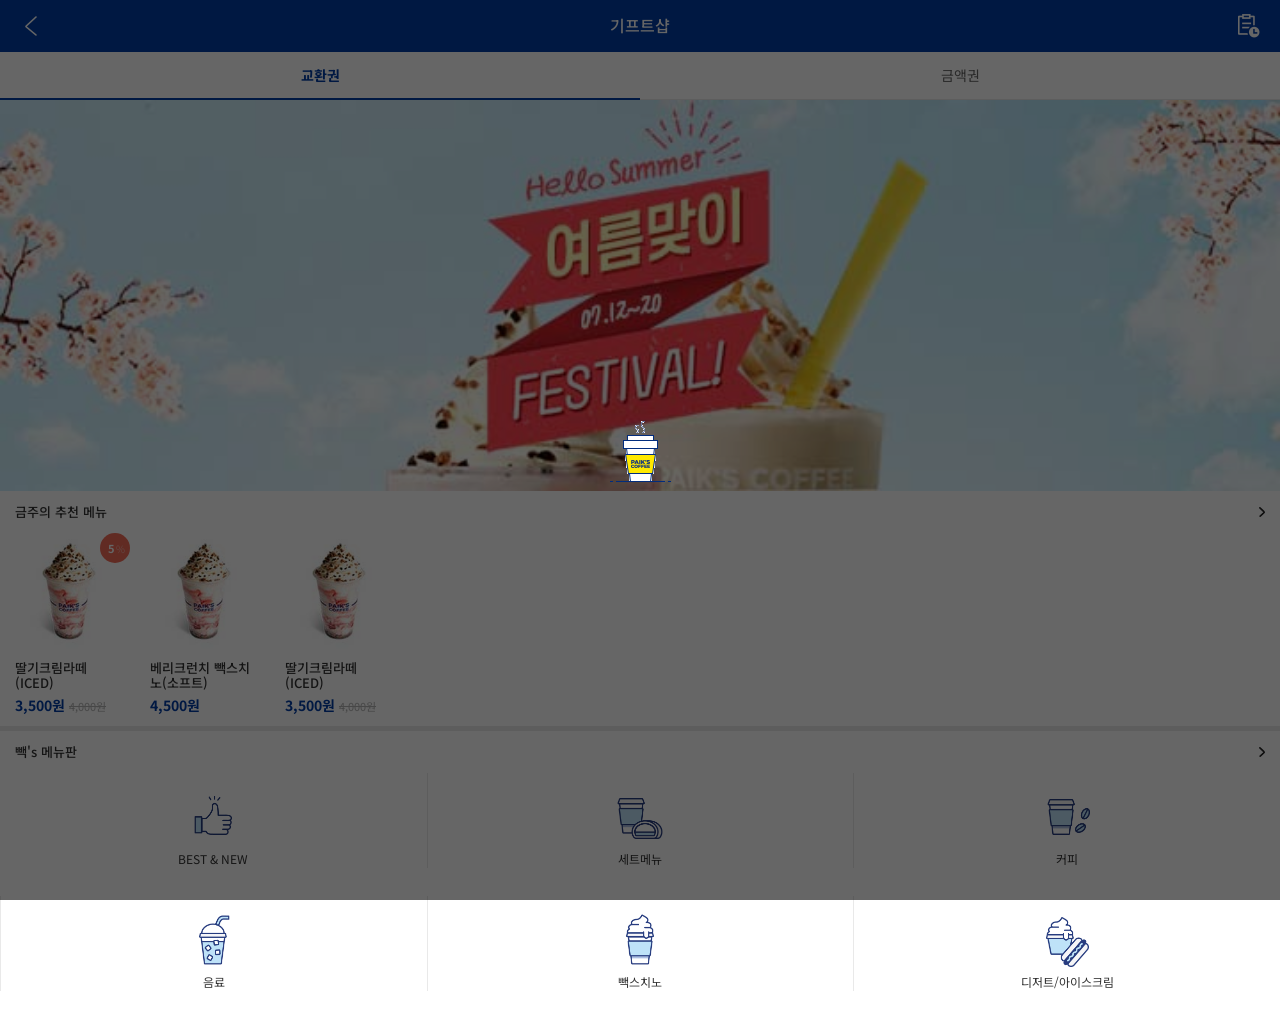
==== commit 35a0d2e1: "로딩 이미지 변경" ====
--- a/index.html
+++ b/index.html
@@ -71,7 +71,7 @@
     <!-- // 개발 js -->
 
 </head>
-<body>
+<body class="loading">
 
     <!-- 공통 헤더 -->
     <header id="header" style="height: 52px;"><!-- 190923: 높이값 추가, 변수 처리 -->
@@ -536,9 +536,9 @@
     <!-- //타임딜 모달 -->
 
     <!-- 로딩 레이어 -->
-    <!-- <div class="loading">
-        <img src="/images/loading.gif" alt="로딩 중">
-    </div> -->
+    <div class="loading">
+        <img src="/images/loading_re_box_01.gif" alt="로딩 중">
+    </div>
     <!-- //로딩 레이어 -->
 
     <!-- 개발 시, 이 부분은 삭제해 주세요. 로딩 레이어를 없애는 기능입니다. -->
--- a/css/common/common.css
+++ b/css/common/common.css
@@ -245,9 +245,5 @@
   justify-content: center;
   align-items: center;
 }
-div.loading img {
-  width: 65px;
-  height: 65px;
-}
 
 /*# sourceMappingURL=common.css.map */
--- a/css/style.css
+++ b/css/style.css
@@ -1770,6 +1770,11 @@
   font-style: normal;
   font-weight: 900;
   color: #003da6;
+}
+#main.history-details .pay-info dl dd .discount {
+  color: #003da6;
+  font-size: calc(20px / 2);
+  margin-right: calc(20px / 2);
 }
 #main.history-details .pay-info dl + dl {
   border-top: 1px solid #e9e9e9;
